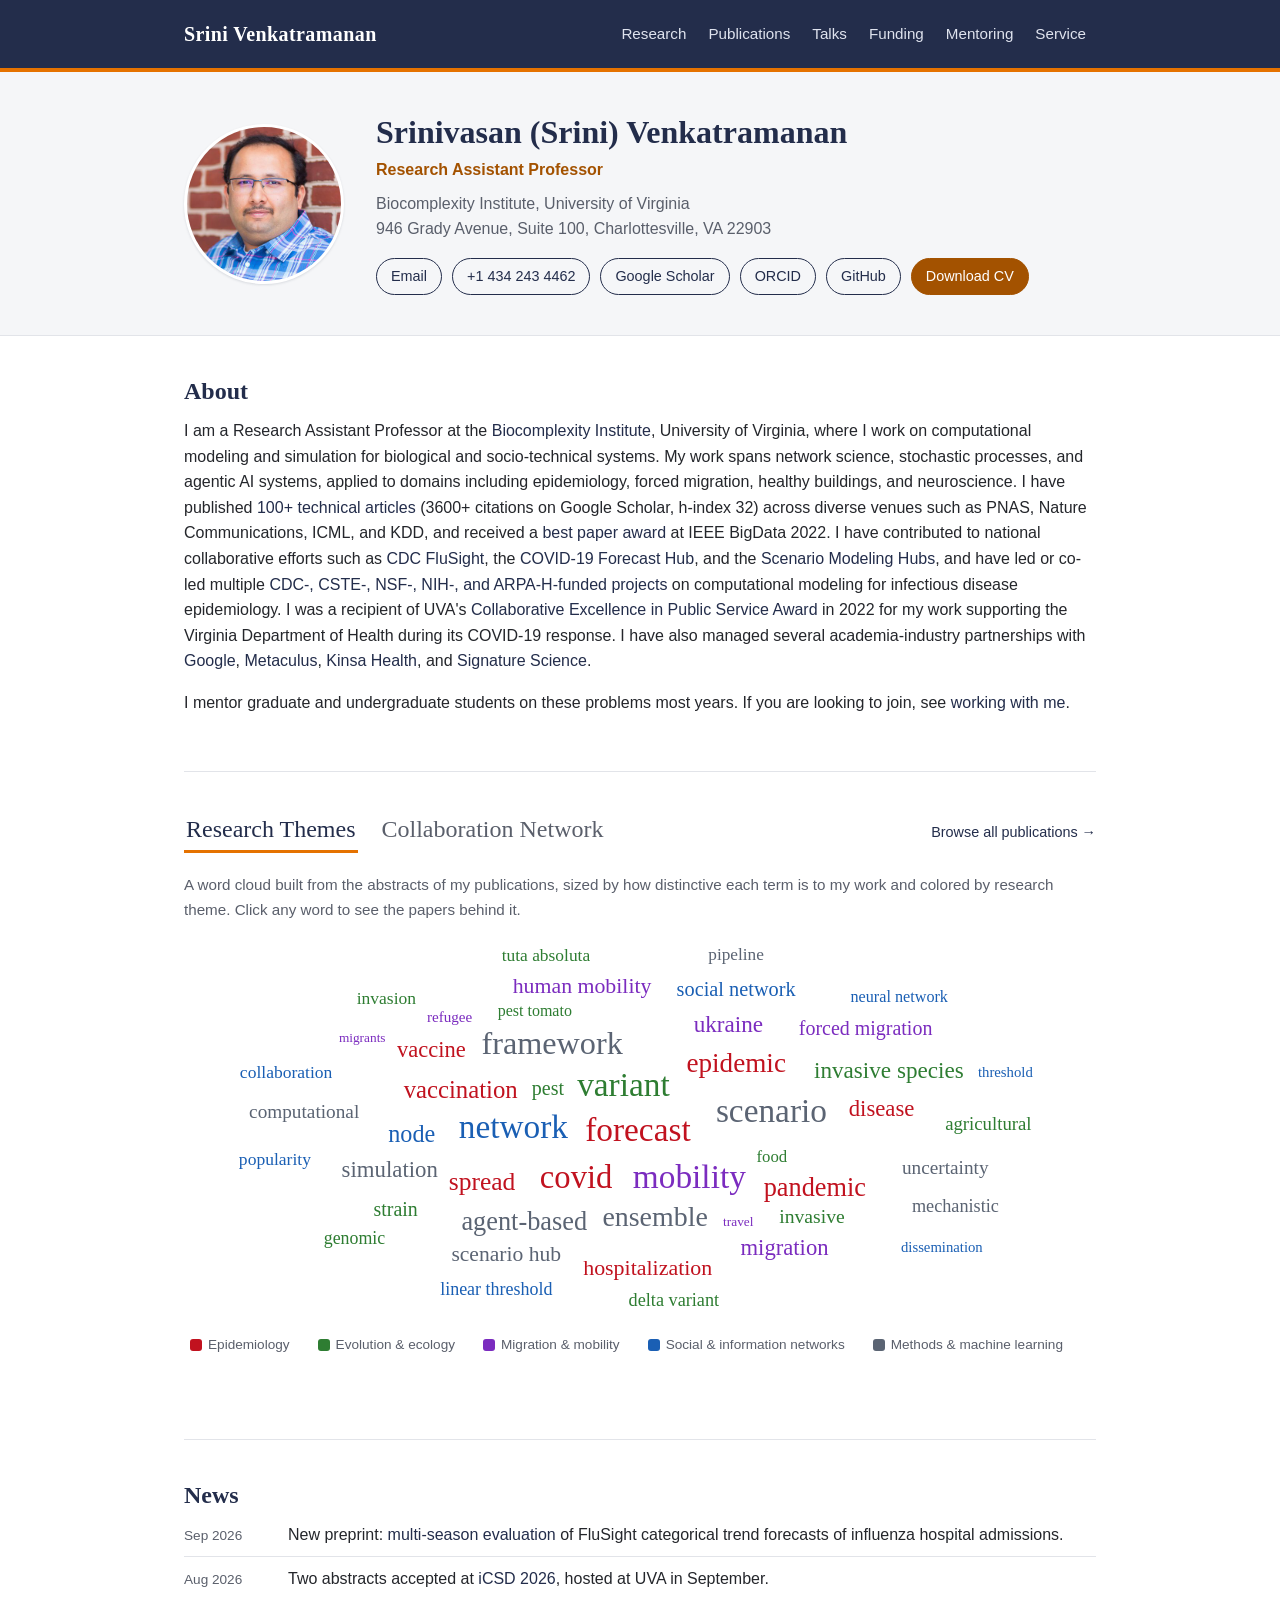
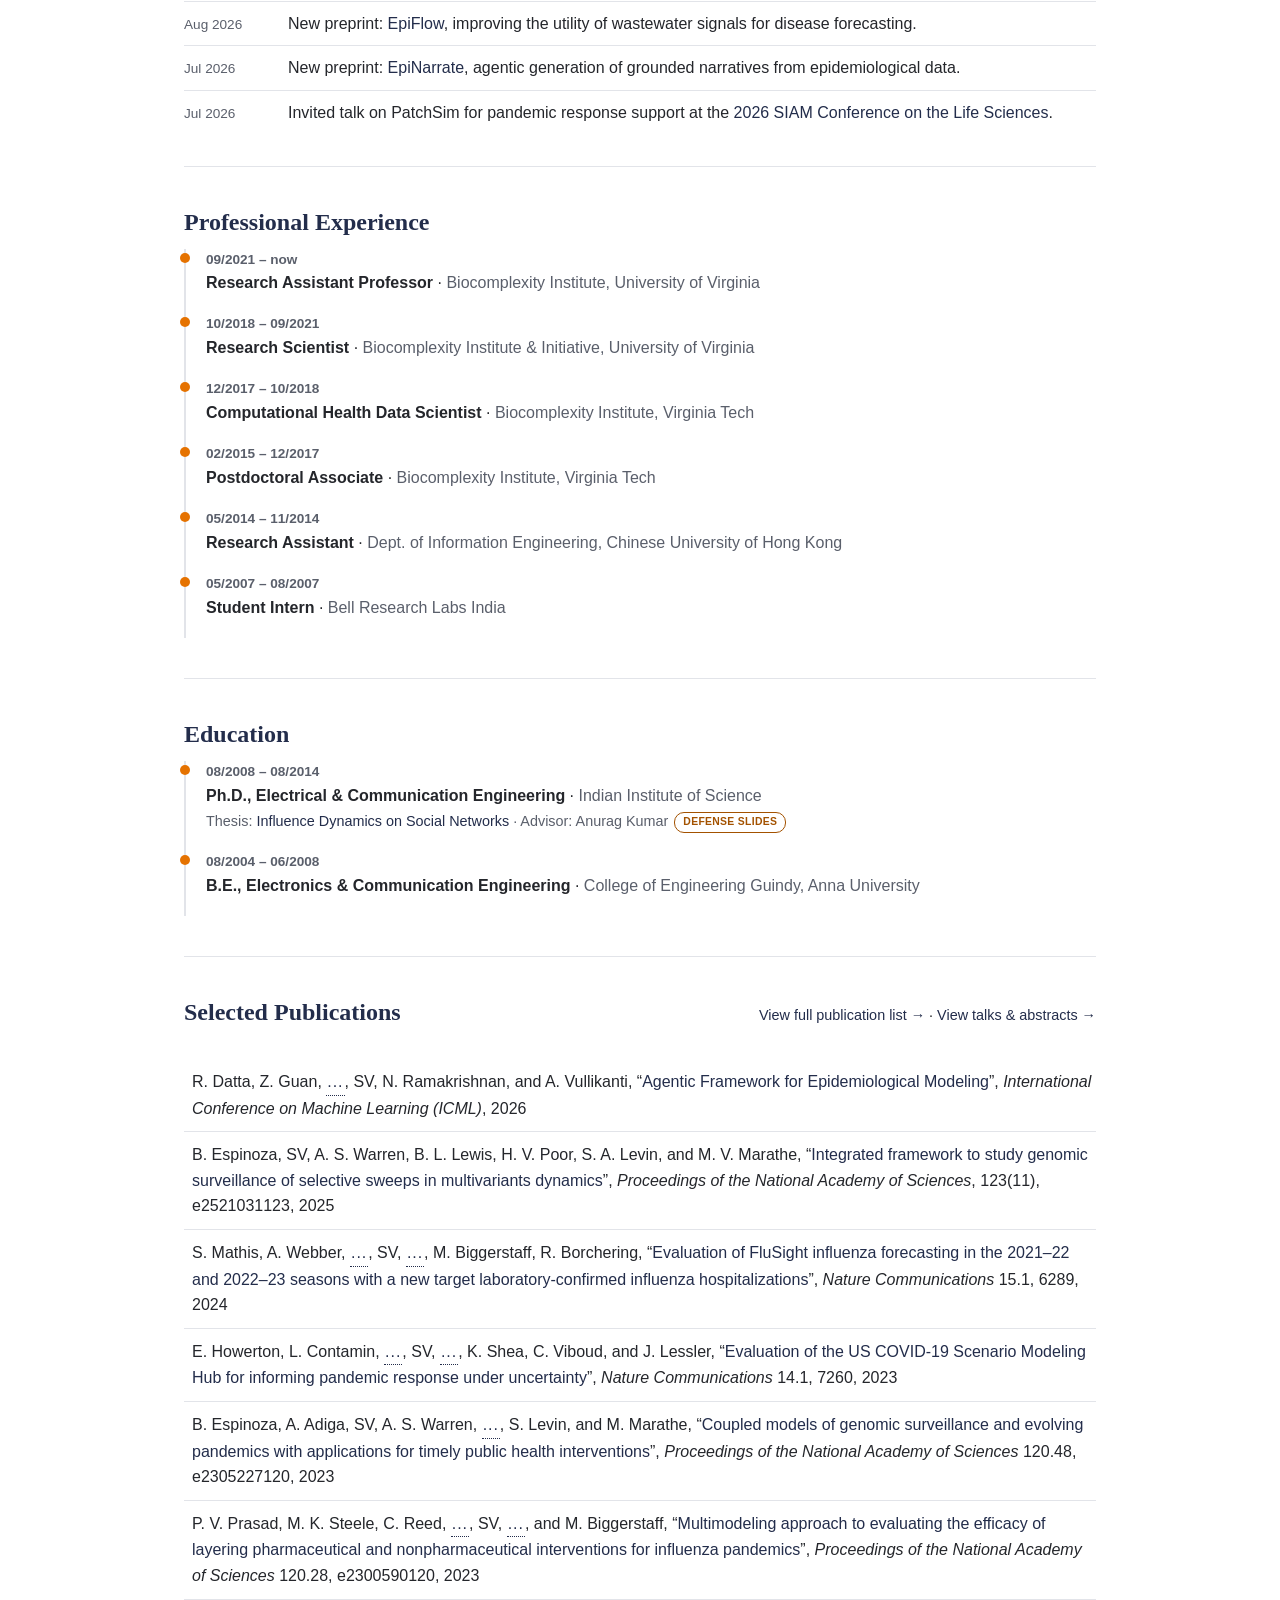
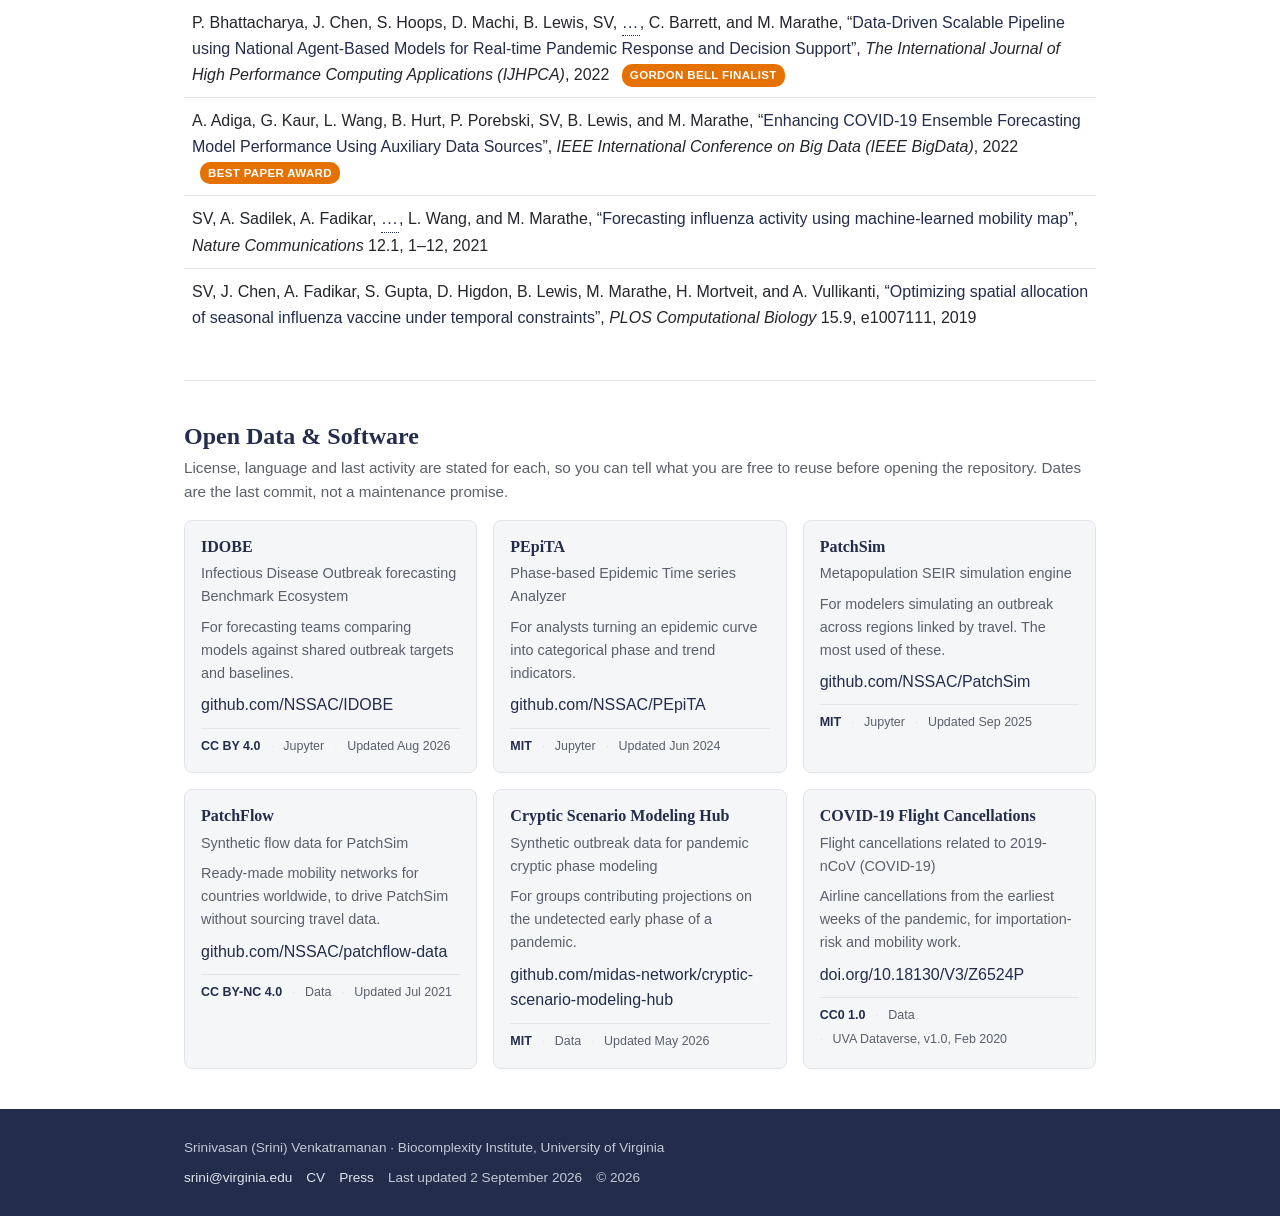
==== index.html @ b61bc2ca "round citation count, drop metrics from press bios Co-Authored-By: Claude Opus 5 <noreply@anthropic." ====
<!doctype html>
<html lang="en">
<head>
<meta charset="utf-8">
<meta name="viewport" content="width=device-width, initial-scale=1">
<title>Srinivasan (Srini) Venkatramanan</title>
<meta name="description" content="Srinivasan (Srini) Venkatramanan, Research Assistant Professor, Biocomplexity Institute, University of Virginia. Computational modeling, agentic AI, network science, epidemic forecasting.">

<!-- Google Search Console ownership proof for the https://srinivvenkat.github.io/
     URL-prefix property. Google re-checks this periodically: removing it
     unverifies the property and stops sitemap reporting. Leave it in place. -->
<meta name="google-site-verification" content="HFJX-OJb_w4eWBviCXw3E_Nx7WwJc1BRm30qimGu1xw">

<!-- Social sharing (Open Graph / Twitter Card) -->
<meta property="og:type" content="profile">
<meta property="og:site_name" content="Srini Venkatramanan">
<meta property="og:title" content="Srinivasan (Srini) Venkatramanan">
<meta property="og:description" content="Srinivasan (Srini) Venkatramanan, Research Assistant Professor, Biocomplexity Institute, University of Virginia. Computational modeling, agentic AI, network science, epidemic forecasting.">
<meta property="og:url" content="https://srinivvenkat.github.io/">
<meta property="og:image" content="https://srinivvenkat.github.io/assets/og-card.jpg">
<meta property="og:image:width" content="1200">
<meta property="og:image:height" content="630">
<meta property="og:image:alt" content="Srini Venkatramanan, Research Assistant Professor, Biocomplexity Institute, University of Virginia">
<meta name="twitter:card" content="summary_large_image">
<meta name="twitter:title" content="Srinivasan (Srini) Venkatramanan">
<meta name="twitter:description" content="Srinivasan (Srini) Venkatramanan, Research Assistant Professor, Biocomplexity Institute, University of Virginia. Computational modeling, agentic AI, network science, epidemic forecasting.">
<meta name="twitter:image" content="https://srinivvenkat.github.io/assets/og-card.jpg">
<meta name="twitter:image:alt" content="Srini Venkatramanan, Research Assistant Professor, Biocomplexity Institute, University of Virginia">
<link rel="icon" href="assets/favicon.svg" type="image/svg+xml">
<link rel="stylesheet" href="css/style.css?v=22">

<!-- Structured data. Lets search engines, knowledge panels and LLM crawlers read
     the identity facts (affiliation, identifiers, topics) rather than infer them
     from prose. sameAs is the link that ties this page to ORCID and Scholar. -->
<script type="application/ld+json">
{
  "@context": "https://schema.org",
  "@type": "Person",
  "@id": "https://srinivvenkat.github.io/#person",
  "name": "Srinivasan Venkatramanan",
  "alternateName": ["Srini Venkatramanan", "Srinivasan (Srini) Venkatramanan"],
  "givenName": "Srinivasan",
  "familyName": "Venkatramanan",
  "jobTitle": "Research Assistant Professor",
  "url": "https://srinivvenkat.github.io/",
  "image": "https://srinivvenkat.github.io/assets/og-card.jpg",
  "email": "mailto:srini@virginia.edu",
  "telephone": "+1-434-243-4462",
  "affiliation": {
    "@type": "ResearchOrganization",
    "name": "Biocomplexity Institute, University of Virginia",
    "url": "https://biocomplexity.virginia.edu",
    "parentOrganization": {
      "@type": "CollegeOrUniversity",
      "name": "University of Virginia",
      "url": "https://www.virginia.edu"
    }
  },
  "workLocation": {
    "@type": "PostalAddress",
    "streetAddress": "946 Grady Avenue, Suite 100",
    "addressLocality": "Charlottesville",
    "addressRegion": "VA",
    "postalCode": "22903",
    "addressCountry": "US"
  },
  "alumniOf": [
    {
      "@type": "CollegeOrUniversity",
      "name": "Indian Institute of Science",
      "url": "https://iisc.ac.in"
    },
    {
      "@type": "CollegeOrUniversity",
      "name": "College of Engineering Guindy, Anna University"
    }
  ],
  "identifier": {
    "@type": "PropertyValue",
    "propertyID": "ORCID",
    "value": "0000-0002-0874-8692",
    "url": "https://orcid.org/0000-0002-0874-8692"
  },
  "sameAs": [
    "https://orcid.org/0000-0002-0874-8692",
    "https://scholar.google.com/citations?user=kVvcbN0AAAAJ&hl=en",
    "https://github.com/srinivvenkat"
  ],
  "knowsAbout": [
    "Computational modeling and simulation",
    "Agentic AI systems",
    "Network science",
    "Stochastic processes",
    "Epidemiology",
    "Epidemic forecasting",
    "Forced migration",
    "Healthy buildings",
    "AI for science",
    "Neuroscience"
  ]
}
</script>
<script src="js/back-to-top.js?v=1" defer></script>
</head>
<body id="top">

<a class="skip-link" href="#main">Skip to content</a>

<header class="site-header">
  <div class="container">
    <div class="site-title"><a href="index.html" aria-current="page">Srini Venkatramanan</a></div>
    <nav class="site-nav" aria-label="Main">
      <a href="research.html">Research</a>
      <a href="publications.html">Publications</a>
      <a href="talks.html">Talks</a>
      <a href="funding.html">Funding</a>
      <a href="mentoring.html">Mentoring</a>
      <a href="service.html">Service</a>
    </nav>
  </div>
</header>

<section class="hero">
  <div class="container">
    <img class="hero-photo" src="assets/headshot.jpg" alt="Portrait of Srinivasan Venkatramanan">
    <div class="hero-info">
      <h1>Srinivasan (Srini) Venkatramanan</h1>
      <p class="hero-role">Research Assistant Professor</p>
      <p class="hero-affil">Biocomplexity Institute, University of Virginia<br>
      946 Grady Avenue, Suite 100, Charlottesville, VA 22903</p>
      <div class="hero-links">
        <a href="mailto:srini@virginia.edu">Email</a>
        <a href="tel:+14342434462">+1 434 243 4462</a>
        <a href="https://scholar.google.com/citations?user=kVvcbN0AAAAJ&hl=en">Google Scholar</a>
        <a href="https://orcid.org/0000-0002-0874-8692">ORCID</a>
        <a href="https://github.com/srinivvenkat">GitHub</a>
        <a class="btn-primary" href="SV_CV.pdf">Download CV</a>
      </div>
    </div>
  </div>
</section>

<main id="main" tabindex="-1">
  <div class="container">

    <section id="about">
      <h2>About</h2>
      <p>I am a Research Assistant Professor at the
      <a href="https://biocomplexity.virginia.edu">Biocomplexity Institute</a>, University of Virginia,
      where I work on computational modeling and simulation for biological and socio-technical systems.
      My work spans network science, stochastic processes, and agentic AI systems, applied to
      domains including epidemiology, forced migration, healthy buildings, and neuroscience.
      I have published <a href="publications.html">100+ technical articles</a> (3600+ citations on Google Scholar, h-index 32) across diverse venues such as
      PNAS, Nature Communications, ICML, and KDD, and received a
      <a href="https://doi.org/10.1109/bigdata55660.2022.10020579" target="_blank" rel="noopener noreferrer">best paper award</a>
      at IEEE BigData 2022. I have contributed to
      national collaborative efforts such as
      <a href="https://www.cdc.gov/flu-forecasting/index.html" target="_blank" rel="noopener noreferrer">CDC FluSight</a>, the
      <a href="https://covid19forecasthub.org/" target="_blank" rel="noopener noreferrer">COVID-19 Forecast Hub</a>, and the
      <a href="https://scenariomodelinghub.org/" target="_blank" rel="noopener noreferrer">Scenario Modeling Hubs</a>, and have led
      or co-led multiple <a href="funding.html">CDC-, CSTE-, NSF-, NIH-, and ARPA-H-funded projects</a> on computational modeling for infectious disease epidemiology. 
      I was a recipient of UVA's <a href="https://biocomplexity.virginia.edu/news/biocomplexity-institute-researchers-recognized-uva-public-service-award" target="_blank" rel="noopener noreferrer">Collaborative Excellence in Public Service Award</a> in 2022 for my work supporting
      the Virginia Department of Health during its COVID-19 response. I have also managed several
      academia-industry partnerships with
      <a href="https://www.nature.com/articles/s41467-021-21018-5" target="_blank" rel="noopener noreferrer">Google</a>,
      <a href="https://www.medrxiv.org/content/10.1101/2022.10.12.22280997v1" target="_blank" rel="noopener noreferrer">Metaculus</a>,
      <a href="https://www.kinsahealth.com" target="_blank" rel="noopener noreferrer">Kinsa Health</a>, and
      <a href="https://www.signaturescience.com" target="_blank" rel="noopener noreferrer">Signature Science</a>.</p>
      <p>I mentor graduate and undergraduate students on these problems most years. If you
      are looking to join, see <a href="mentoring.html#working-with-me">working with me</a>.</p>
    </section>


    <section id="research-viz" class="viz-carousel">
      <div class="section-heading viz-header">
        <!-- Tabs are built by js/viz-carousel.js from each panel's <h2>. Without
             JS this stays empty and the panels below simply stack, each with its
             own heading. -->
        <div class="viz-tabs" role="tablist" aria-label="Choose a view of my research"></div>
        <span class="view-all"><a href="publications.html">Browse all publications &rarr;</a></span>
      </div>
      <div class="viz-stack">
        <div class="viz-panel" id="wordcloud">
          <h2 class="viz-panel-title">Research Themes</h2>
          <p class="wc-intro" id="wc-desc">A word cloud built from the abstracts of my publications, sized by how
          distinctive each term is to my work and colored by research theme. Click any word to see the papers
          behind it.</p>
          <div class="wc-cloud">
            <svg class="wc" role="img" aria-labelledby="wc-title" aria-describedby="wc-desc">
              <title id="wc-title">Word cloud of recurring terms across my research abstracts</title>
            </svg>
          </div>
          <ul class="wc-legend" hidden aria-label="Theme colors"></ul>
        </div>
        <div class="viz-panel" id="coauthors">
          <h2 class="viz-panel-title">Collaboration Network</h2>
          <p class="cn-intro" id="cn-desc">Co-authors I&rsquo;ve published with more than once, sized by number of papers we share and shaded by timespan of collaboration. Lines link people who publish together, so research groups cluster.
          Hover over a node for full names and strongest ties, and click to see our papers together. Scroll to zoom, drag empty space to pan, and drag a node to jostle the graph.</p>
          <div class="cn-graph">
            <svg class="cn" role="img" aria-labelledby="cn-title" aria-describedby="cn-desc">
              <title id="cn-title">Network of co-authors I've published with more than once, clustered by shared publications</title>
            </svg>
          </div>
        </div>
      </div>
    </section>

    <!-- Hand-maintained, newest first, capped at five entries: adding one drops
         the oldest, so this stays a snapshot of what is current rather than a
         growing archive. Everything that rolls off is still on publications.html
         or talks.html. Plain markup rather than a rendered data file: it is five
         lines to edit, and it keeps the answer to "is this person still active?"
         readable with JavaScript off. Dates are the month the thing actually
         happened, not when it was added here. -->
    <section id="news">
      <h2>News</h2>
      <ul class="news-list">
        <li>
          <span class="news-date"><time datetime="2026-09">Sep 2026</time></span>
          <span>New preprint: <a href="https://www.medrxiv.org/content/10.64898/2026.08.31.26361843v1" target="_blank" rel="noopener noreferrer">multi-season evaluation</a> of FluSight categorical trend forecasts of influenza hospital admissions.</span>
        </li>
        <li>
          <span class="news-date"><time datetime="2026-08">Aug 2026</time></span>
          <span>Two abstracts accepted at <a href="talks.html#posters-abstracts">iCSD 2026</a>, hosted at UVA in September.</span>
        </li>
        <li>
          <span class="news-date"><time datetime="2026-08">Aug 2026</time></span>
          <span>New preprint: <a href="https://arxiv.org/abs/2608.06671" target="_blank" rel="noopener noreferrer">EpiFlow</a>, improving the utility of wastewater signals for disease forecasting.</span>
        </li>
        <li>
          <span class="news-date"><time datetime="2026-07">Jul 2026</time></span>
          <span>New preprint: <a href="https://arxiv.org/abs/2607.15544" target="_blank" rel="noopener noreferrer">EpiNarrate</a>, agentic generation of grounded narratives from epidemiological data.</span>
        </li>
        <li>
          <span class="news-date"><time datetime="2026-07">Jul 2026</time></span>
          <span>Invited talk on PatchSim for pandemic response support at the <a href="talks.html">2026 SIAM Conference on the Life Sciences</a>.</span>
        </li>
      </ul>
    </section>

    <section id="experience">
      <h2>Professional Experience</h2>
      <ul class="timeline">
        <li><span class="tl-dates">09/2021 &ndash; now</span><span class="tl-role">Research Assistant Professor</span> &middot; <span class="tl-org">Biocomplexity Institute, University of Virginia</span></li>
        <li><span class="tl-dates">10/2018 &ndash; 09/2021</span><span class="tl-role">Research Scientist</span> &middot; <span class="tl-org">Biocomplexity Institute &amp; Initiative, University of Virginia</span></li>
        <li><span class="tl-dates">12/2017 &ndash; 10/2018</span><span class="tl-role">Computational Health Data Scientist</span> &middot; <span class="tl-org">Biocomplexity Institute, Virginia Tech</span></li>
        <li><span class="tl-dates">02/2015 &ndash; 12/2017</span><span class="tl-role">Postdoctoral Associate</span> &middot; <span class="tl-org">Biocomplexity Institute, Virginia Tech</span></li>
        <li><span class="tl-dates">05/2014 &ndash; 11/2014</span><span class="tl-role">Research Assistant</span> &middot; <span class="tl-org">Dept. of Information Engineering, Chinese University of Hong Kong</span></li>
        <li><span class="tl-dates">05/2007 &ndash; 08/2007</span><span class="tl-role">Student Intern</span> &middot; <span class="tl-org">Bell Research Labs India</span></li>
      </ul>
    </section>

    <section id="education">
      <h2>Education</h2>
      <ul class="timeline">
        <li><span class="tl-dates">08/2008 &ndash; 08/2014</span><span class="tl-role">Ph.D., Electrical &amp; Communication Engineering</span> &middot; <span class="tl-org">Indian Institute of Science</span>
          <div class="entry-sub">Thesis: <a href="SV_Thesis.pdf">Influence Dynamics on Social Networks</a> &middot; Advisor: Anurag Kumar<a class="slides-link" href="slides/2014-Defence.pdf">Defense slides</a></div>
        </li>
        <li><span class="tl-dates">08/2004 &ndash; 06/2008</span><span class="tl-role">B.E., Electronics &amp; Communication Engineering</span> &middot; <span class="tl-org">College of Engineering Guindy, Anna University</span></li>
      </ul>
    </section>

    <section id="selected-publications">
      <div class="section-heading">
        <h2>Selected Publications</h2>
        <span class="view-all">
          <a href="publications.html">View full publication list &rarr;</a> &middot;
          <a href="talks.html">View talks &amp; abstracts &rarr;</a>
        </span>
      </div>
      <ul class="pub-list">
        <li data-key="conference-papers|39">R. Datta, Z. Guan, ..., SV, N. Ramakrishnan, and A. Vullikanti, &ldquo;<a href="https://arxiv.org/abs/2602.00299" target="_blank" rel="noopener noreferrer">Agentic Framework for Epidemiological Modeling</a>&rdquo;, <em>International Conference on Machine Learning (ICML)</em>, 2026</li>
        <li data-key="journal-articles|43">B. Espinoza, SV, A. S. Warren, B. L. Lewis, H. V. Poor, S. A. Levin, and M. V. Marathe, &ldquo;<a href="https://doi.org/10.1073/pnas.2521031123" target="_blank" rel="noopener noreferrer">Integrated framework to study genomic surveillance of selective sweeps in multivariants dynamics</a>&rdquo;, <em>Proceedings of the National Academy of Sciences</em>, 123(11), e2521031123, 2025</li>
        <li data-key="journal-articles|39">S. Mathis, A. Webber, ..., SV, ..., M. Biggerstaff, R. Borchering, &ldquo;<a href="https://doi.org/10.1038/s41467-024-50601-9" target="_blank" rel="noopener noreferrer">Evaluation of FluSight influenza forecasting in the 2021&ndash;22 and 2022&ndash;23 seasons with a new target laboratory-confirmed influenza hospitalizations</a>&rdquo;, <em>Nature Communications</em> 15.1, 6289, 2024</li>
        <li data-key="journal-articles|30">E. Howerton, L. Contamin, ..., SV, ..., K. Shea, C. Viboud, and J. Lessler, &ldquo;<a href="https://doi.org/10.1038/s41467-023-42680-x" target="_blank" rel="noopener noreferrer">Evaluation of the US COVID-19 Scenario Modeling Hub for informing pandemic response under uncertainty</a>&rdquo;, <em>Nature Communications</em> 14.1, 7260, 2023</li>
        <li data-key="journal-articles|29">B. Espinoza, A. Adiga, SV, A. S. Warren, ..., S. Levin, and M. Marathe, &ldquo;<a href="https://doi.org/10.1073/pnas.2305227120" target="_blank" rel="noopener noreferrer">Coupled models of genomic surveillance and evolving pandemics with applications for timely public health interventions</a>&rdquo;, <em>Proceedings of the National Academy of Sciences</em> 120.48, e2305227120, 2023</li>
        <li data-key="journal-articles|28">P. V. Prasad, M. K. Steele, C. Reed, ..., SV, ..., and M. Biggerstaff, &ldquo;<a href="https://doi.org/10.1073/pnas.2300590120" target="_blank" rel="noopener noreferrer">Multimodeling approach to evaluating the efficacy of layering pharmaceutical and nonpharmaceutical interventions for influenza pandemics</a>&rdquo;, <em>Proceedings of the National Academy of Sciences</em> 120.28, e2300590120, 2023</li>
        <li data-key="journal-articles|21">P. Bhattacharya, J. Chen, S. Hoops, D. Machi, B. Lewis, SV, ..., C. Barrett, and M. Marathe, &ldquo;<a href="https://doi.org/10.1177/10943420221127034" target="_blank" rel="noopener noreferrer">Data-Driven Scalable Pipeline using National Agent-Based Models for Real-time Pandemic Response and Decision Support</a>&rdquo;, <em>The International Journal of High Performance Computing Applications (IJHPCA)</em>, 2022 <span class="badge">Gordon Bell finalist</span></li>
        <li data-key="conference-papers|27">A. Adiga, G. Kaur, L. Wang, B. Hurt, P. Porebski, SV, B. Lewis, and M. Marathe, &ldquo;<a href="https://doi.org/10.1109/bigdata55660.2022.10020579" target="_blank" rel="noopener noreferrer">Enhancing COVID-19 Ensemble Forecasting Model Performance Using Auxiliary Data Sources</a>&rdquo;, <em>IEEE International Conference on Big Data (IEEE BigData)</em>, 2022 <span class="badge">Best Paper Award</span></li>
        <li data-key="journal-articles|17">SV, A. Sadilek, A. Fadikar, ..., L. Wang, and M. Marathe, &ldquo;<a href="https://doi.org/10.1038/s41467-021-21018-5" target="_blank" rel="noopener noreferrer">Forecasting influenza activity using machine-learned mobility map</a>&rdquo;, <em>Nature Communications</em> 12.1, 1&ndash;12, 2021</li>
        <li data-key="journal-articles|8">SV, J. Chen, A. Fadikar, S. Gupta, D. Higdon, B. Lewis, M. Marathe, H. Mortveit, and A. Vullikanti, &ldquo;<a href="https://doi.org/10.1371/journal.pcbi.1007111" target="_blank" rel="noopener noreferrer">Optimizing spatial allocation of seasonal influenza vaccine under temporal constraints</a>&rdquo;, <em>PLOS Computational Biology</em> 15.9, e1007111, 2019</li>
      </ul>
    </section>

    <section id="open-data">
      <h2>Open Data &amp; Software</h2>
      <p class="wc-intro">License, language and last activity are stated for each, so you can tell what you are free to
      reuse before opening the repository. Dates are the last commit, not a maintenance promise.</p>
      <div class="card-grid">
        <div class="card">
          <h3>IDOBE</h3>
          <p>Infectious Disease Outbreak forecasting Benchmark Ecosystem</p>
          <p class="card-for">For forecasting teams comparing models against shared outbreak targets and baselines.</p>
          <a href="https://github.com/NSSAC/IDOBE">github.com/NSSAC/IDOBE</a>
          <ul class="card-meta">
            <li><span class="card-lic">CC BY 4.0</span></li>
            <li>Jupyter</li>
            <li>Updated Aug 2026</li>
          </ul>
        </div>
        <div class="card">
          <h3>PEpiTA</h3>
          <p>Phase-based Epidemic Time series Analyzer</p>
          <p class="card-for">For analysts turning an epidemic curve into categorical phase and trend indicators.</p>
          <a href="https://github.com/NSSAC/PEpiTA">github.com/NSSAC/PEpiTA</a>
          <ul class="card-meta">
            <li><span class="card-lic">MIT</span></li>
            <li>Jupyter</li>
            <li>Updated Jun 2024</li>
          </ul>
        </div>
        <div class="card">
          <h3>PatchSim</h3>
          <p>Metapopulation SEIR simulation engine</p>
          <p class="card-for">For modelers simulating an outbreak across regions linked by travel. The most used of these.</p>
          <a href="https://github.com/NSSAC/PatchSim">github.com/NSSAC/PatchSim</a>
          <ul class="card-meta">
            <li><span class="card-lic">MIT</span></li>
            <li>Jupyter</li>
            <li>Updated Sep 2025</li>
          </ul>
        </div>
        <div class="card">
          <h3>PatchFlow</h3>
          <p>Synthetic flow data for PatchSim</p>
          <p class="card-for">Ready-made mobility networks for countries worldwide, to drive PatchSim without sourcing travel data.</p>
          <a href="https://github.com/NSSAC/patchflow-data/">github.com/NSSAC/patchflow-data</a>
          <ul class="card-meta">
            <li><span class="card-lic">CC BY-NC 4.0</span></li>
            <li>Data</li>
            <li>Updated Jul 2021</li>
          </ul>
        </div>
        <div class="card">
          <h3>Cryptic Scenario Modeling Hub</h3>
          <p>Synthetic outbreak data for pandemic cryptic phase modeling</p>
          <p class="card-for">For groups contributing projections on the undetected early phase of a pandemic.</p>
          <a href="https://github.com/midas-network/cryptic-scenario-modeling-hub/">github.com/midas-network/cryptic-scenario-modeling-hub</a>
          <ul class="card-meta">
            <li><span class="card-lic">MIT</span></li>
            <li>Data</li>
            <li>Updated May 2026</li>
          </ul>
        </div>
        <div class="card">
          <h3>COVID-19 Flight Cancellations</h3>
          <p>Flight cancellations related to 2019-nCoV (COVID-19)</p>
          <p class="card-for">Airline cancellations from the earliest weeks of the pandemic, for importation-risk and mobility work.</p>
          <a href="https://doi.org/10.18130/V3/Z6524P">doi.org/10.18130/V3/Z6524P</a>
          <ul class="card-meta">
            <li><span class="card-lic">CC0 1.0</span></li>
            <li>Data</li>
            <li>UVA Dataverse, v1.0, Feb 2020</li>
          </ul>
        </div>
      </div>
    </section>

  </div>
</main>

<footer class="site-footer">
  <div class="container">
    <div>Srinivasan (Srini) Venkatramanan &middot; Biocomplexity Institute, University of Virginia</div>
    <div class="footer-links">
      <a href="mailto:srini@virginia.edu">srini@virginia.edu</a>
      <a href="SV_CV.pdf">CV</a>
      <a href="press.html">Press</a>
      <span>Last updated <time datetime="2026-09-02">2 September 2026</time></span>
      <span>&copy; 2026</span>
    </div>
  </div>
</footer>

<script src="js/pub-authors.js?v=6" defer></script>
<script src="js/wordcloud.js?v=2" defer></script>
<script src="js/coauthors.js?v=3" defer></script>
<script src="js/viz-carousel.js?v=1" defer></script>
</body>
</html>
---- css/style.css ----
/* ------------------------------------------------------------------ */
/* Design tokens                                                       */
/* ------------------------------------------------------------------ */
:root {
  --navy: #232d4b;
  --navy-light: #2f3d63;
  --orange: #e57200;
  --orange-dark: #c46200;
  /* Orange as *text*. The brand orange above is fine for fills, borders and
     focus rings (3:1 non-text threshold) but only reaches 3.1:1 on white, so
     text uses these two instead: one for light backgrounds, one for navy. Both
     clear 4.5:1 WCAG AA. */
  --orange-text: #a35200;
  --orange-on-navy: #ef8420;
  /* Hover shade for a *filled* orange control, one step darker than
     --orange-text so the white label keeps clearing 4.5:1 throughout. */
  --orange-text-hover: #8f4900;
  --bg: #ffffff;
  --bg-alt: #f5f6f8;
  --text: #24262b;
  --text-muted: #5a5f6b;
  --border: #e2e4e9;
  --max-width: 960px;
  --radius: 8px;
  --shadow: 0 1px 3px rgba(35, 45, 75, 0.08), 0 1px 2px rgba(35, 45, 75, 0.06);
  --font-body: -apple-system, BlinkMacSystemFont, "Segoe UI", Roboto, Helvetica, Arial, sans-serif;
  --font-heading: Georgia, "Times New Roman", serif;
  /* Word-cloud theme hues (dark-on-white, WCAG-validated). See tools/README.md.
     --theme-neutral is the fallback fill for an unthemed word and the fallback
     border on an area card; it is darkened to clear 4.5:1 while staying visibly
     lighter than --theme-methods. */
  --theme-epi: #c1121f;
  --theme-evoeco: #2e7d32;
  --theme-migration: #7b2cbf;
  --theme-social: #1a5fb4;
  --theme-methods: #5b6473;
  --theme-neutral: #6d7585;
}

* {
  box-sizing: border-box;
}

html {
  scroll-behavior: smooth;
}

body {
  margin: 0;
  font-family: var(--font-body);
  color: var(--text);
  background: var(--bg);
  line-height: 1.6;
  font-size: 16px;
}

a {
  color: var(--navy);
  text-decoration: none;
}

a:hover {
  color: var(--orange-text);
  text-decoration: underline;
}

h1, h2, h3, h4 {
  font-family: var(--font-heading);
  color: var(--navy);
  line-height: 1.25;
  margin: 0 0 0.5em;
}

h1 { font-size: 2rem; }
h2 { font-size: 1.5rem; }
h3 { font-size: 1.15rem; }

p { margin: 0 0 1em; }

ul { margin: 0 0 1em; padding-left: 1.25em; }

.container {
  max-width: var(--max-width);
  margin: 0 auto;
  padding: 0 24px;
}

/* ------------------------------------------------------------------ */
/* Header / nav                                                        */
/* ------------------------------------------------------------------ */
.site-header {
  background: var(--navy);
  border-bottom: 4px solid var(--orange);
}

.site-header .container {
  display: flex;
  align-items: center;
  justify-content: space-between;
  flex-wrap: wrap;
  padding-top: 14px;
  padding-bottom: 14px;
  gap: 12px;
}

.site-title {
  color: #fff;
  font-family: var(--font-heading);
  font-size: 1.25rem;
  font-weight: bold;
  letter-spacing: 0.02em;
}

.site-title a {
  color: #fff;
}

.site-title a:hover {
  color: var(--orange-on-navy);
  text-decoration: none;
}

/* One flat row of links. Every link is its own flex item, so the bar can break
   at any gap and only when the row genuinely runs out of width -- there are no
   grouping wrappers forcing an early break at a fixed point. When it does wrap,
   margin-left:auto keeps the block hard right against the container edge. */
.site-nav {
  display: flex;
  flex-wrap: wrap;
  align-items: center;
  justify-content: flex-end;
  margin-left: auto;
  gap: 2px;
}

.site-nav a {
  color: #dfe3ee;
  padding: 8px 10px;
  border-radius: var(--radius);
  font-size: 0.95rem;
  /* A label never breaks mid-word; it moves to the next row whole. */
  white-space: nowrap;
}

.site-nav a:hover,
.site-nav a.active {
  color: #fff;
  background: var(--navy-light);
  text-decoration: none;
}

.site-nav a.active {
  box-shadow: inset 0 -3px 0 var(--orange);
}

/* ------------------------------------------------------------------ */
/* Hero (home page)                                                     */
/* ------------------------------------------------------------------ */
.hero {
  background: var(--bg-alt);
  border-bottom: 1px solid var(--border);
}

.hero .container {
  display: flex;
  align-items: center;
  gap: 32px;
  padding-top: 40px;
  padding-bottom: 40px;
  flex-wrap: wrap;
}

.hero-photo {
  width: 160px;
  height: 160px;
  border-radius: 50%;
  object-fit: cover;
  background: #d8dbe3;
  border: 3px solid #fff;
  box-shadow: var(--shadow);
  flex-shrink: 0;
}

.hero-info { flex: 1; min-width: 260px; }

.hero-info h1 { margin-bottom: 0.15em; }

.hero-role {
  color: var(--orange-text);
  font-weight: 600;
  margin-bottom: 0.5em;
}

.hero-affil {
  color: var(--text-muted);
  margin-bottom: 1em;
}

.hero-links {
  display: flex;
  flex-wrap: wrap;
  gap: 10px;
}

.hero-links a {
  display: inline-block;
  padding: 6px 14px;
  border: 1px solid var(--navy);
  border-radius: 20px;
  font-size: 0.9rem;
  color: var(--navy);
}

.hero-links a:hover {
  background: var(--navy);
  color: #fff;
  text-decoration: none;
}

/* The one filled orange control on the site. It carries a white label, so its
   fill is the text-grade orange (5.6:1 against white) rather than the brand
   orange, which would leave the label at 3.1:1. */
.hero-links a.btn-primary {
  background: var(--orange-text);
  border-color: var(--orange-text);
  color: #fff;
}

.hero-links a.btn-primary:hover {
  background: var(--orange-text-hover);
  border-color: var(--orange-text-hover);
  color: #fff;
}

/* ------------------------------------------------------------------ */
/* Sections                                                             */
/* ------------------------------------------------------------------ */
main section {
  padding: 40px 0;
  border-bottom: 1px solid var(--border);
}

main section:last-child { border-bottom: none; }

.section-heading {
  display: flex;
  align-items: baseline;
  justify-content: space-between;
  gap: 12px;
  flex-wrap: wrap;
  margin-bottom: 1.25em;
}

.section-heading .view-all {
  font-size: 0.9rem;
  white-space: nowrap;
}

/* News (home page). Two columns once there is room, so the dates line up into a
   scannable rail; stacked below 560px, where a fixed date column would squeeze
   the text. Dates are muted and non-wrapping: they orient, the item is the
   content. */
.news-list {
  list-style: none;
  margin: 0;
  padding: 0;
}

.news-list li {
  padding: 9px 0;
  border-bottom: 1px solid var(--border);
}

.news-list li:first-child { padding-top: 0; }
.news-list li:last-child { border-bottom: none; padding-bottom: 0; }

.news-date {
  display: block;
  color: var(--text-muted);
  font-size: 0.85rem;
  white-space: nowrap;
}

@media (min-width: 560px) {
  .news-list li {
    display: grid;
    grid-template-columns: 5.5rem 1fr;
    gap: 0 16px;
    align-items: baseline;
  }
}

/* Timeline (experience / education) */
.timeline {
  list-style: none;
  margin: 0;
  padding: 0;
  border-left: 2px solid var(--border);
}

.timeline li {
  position: relative;
  padding: 0 0 1.1em 20px;
}

.timeline li::before {
  content: "";
  position: absolute;
  left: -6px;
  top: 4px;
  width: 10px;
  height: 10px;
  border-radius: 50%;
  background: var(--orange);
}

.timeline .tl-dates {
  display: block;
  font-size: 0.85rem;
  color: var(--text-muted);
  font-weight: 600;
}

.timeline .tl-role {
  font-weight: 600;
}

.timeline .tl-org {
  color: var(--text-muted);
}

/* Publication list */
.pub-list {
  margin: 0;
  padding: 0;
}

ul.pub-list {
  list-style: none;
}

ol.pub-list {
  list-style: decimal;
  padding-left: 1.5em;
}

ol.pub-list::marker,
ol.pub-list li::marker {
  color: var(--orange-text);
  font-weight: 600;
}

.pub-list li {
  padding: 10px 0 10px 8px;
  border-bottom: 1px solid var(--border);
}

.pub-list li:last-child { border-bottom: none; }

/* Deep-linked entry (a mentoring chip pointing at the talk a project produced).
   Landing mid-list is disorienting with nothing marking the arrival point, so
   the target entry is tinted and flagged in the margin. Background tint only,
   the text keeps its own contrast. */
.pub-list li:target {
  background: #fdf3e7;
  box-shadow: inset 3px 0 0 var(--orange);
  padding-left: 12px;
  margin-left: -12px;
}

.pub-year {
  margin: 1.75em 0 0.4em;
  padding-bottom: 0.25em;
  font-size: 1rem;
  color: var(--orange-text);
  border-bottom: 1px solid var(--border);
}

.pub-year:first-of-type {
  margin-top: 0;
}

.badge {
  display: inline-block;
  background: var(--orange);
  color: #fff;
  font-size: 0.72rem;
  font-weight: 600;
  text-transform: uppercase;
  letter-spacing: 0.03em;
  padding: 2px 8px;
  border-radius: 10px;
  margin-left: 8px;
  vertical-align: middle;
}

/* Slide-deck pill; sized to sit alongside the .abs summary pill */
/* Chip links: slide decks on publications/talks, and on the mentoring page the
   paper or repository a student's project produced. Same affordance in both
   places, so a chip always reads as "the artifact itself is one click away". */
.slides-link,
.entry-link {
  display: inline-block;
  font-size: 0.65rem;
  font-weight: 600;
  text-transform: uppercase;
  letter-spacing: 0.03em;
  padding: 1px 8px;
  margin-left: 6px;
  border: 1px solid var(--orange-text);
  border-radius: 10px;
  color: var(--orange-text);
  background: transparent;
  vertical-align: middle;
  white-space: nowrap;
  transition: background 0.12s ease, color 0.12s ease;
}

.slides-link:hover,
.entry-link:hover {
  background: var(--orange-text);
  color: #fff;
  text-decoration: none;
}

.slides-link:focus-visible,
.entry-link:focus-visible {
  outline: 2px solid var(--orange);
  outline-offset: 2px;
}

/* Abstract disclosure (publications page) */
.abs {
  display: inline;            /* keeps the pill on the citation's last line */
}

.abs > summary {
  display: inline-block;
  list-style: none;
  cursor: pointer;
  font-size: 0.65rem;
  font-weight: 600;
  text-transform: uppercase;
  letter-spacing: 0.03em;
  padding: 1px 8px;
  margin-left: 6px;
  border: 1px solid var(--navy);
  border-radius: 10px;
  color: var(--navy);
  background: transparent;
  vertical-align: middle;
  white-space: nowrap;
  -webkit-user-select: none;
  user-select: none;
  transition: background 0.12s ease, color 0.12s ease;
}

.abs > summary::-webkit-details-marker { display: none; }
.abs > summary::marker { content: ""; }

.abs > summary::after { content: " +"; opacity: 0.7; }
.abs[open] > summary::after { content: " \2212"; }

.abs > summary:hover,
.abs[open] > summary {
  background: var(--navy);
  color: #fff;
}

.abs > summary:focus-visible {
  outline: 2px solid var(--orange);
  outline-offset: 2px;
}

/* block child inside the inline <details> breaks onto its own line */
.abs-body {
  display: block;
  margin-top: 8px;
  padding: 11px 14px;
  background: var(--bg-alt);
  border-left: 3px solid var(--orange);
  border-radius: 0 var(--radius) var(--radius) 0;
  font-size: 0.85rem;
  line-height: 1.55;
  color: var(--text);
}

.abs-body p { margin: 0 0 0.7em; }
.abs-body p:last-child { margin-bottom: 0; }

/* Hoverable ellipsis that reveals a paper's full author list */
.author-ellipsis {
  font: inherit;
  color: var(--navy);
  background: transparent;
  border: none;
  padding: 0 1px;
  margin: 0;
  cursor: pointer;
  letter-spacing: 0.06em;
  border-bottom: 1px dotted var(--navy);
  line-height: inherit;
  -webkit-user-select: none;
  user-select: none;
  transition: color 0.12s ease, border-color 0.12s ease;
}

.author-ellipsis:hover,
.author-ellipsis[aria-expanded="true"] {
  color: var(--orange-text);
  border-bottom-color: var(--orange-text);
}

.author-ellipsis:focus-visible {
  outline: 2px solid var(--orange);
  outline-offset: 2px;
  border-radius: 2px;
}

.author-popover {
  position: absolute;
  z-index: 60;
  max-width: min(360px, calc(100vw - 16px));
  padding: 10px 4px 10px 14px;
  background: var(--bg);
  border: 1px solid var(--border);
  border-radius: var(--radius);
  box-shadow: 0 6px 20px rgba(35, 45, 75, 0.16), 0 2px 6px rgba(35, 45, 75, 0.1);
  font-size: 0.82rem;
  line-height: 1.45;
  color: var(--text);
}

.author-popover[hidden] { display: none; }

.author-popover-title {
  font-weight: 600;
  color: var(--navy);
  text-transform: uppercase;
  letter-spacing: 0.03em;
  font-size: 0.68rem;
  margin: 0 10px 7px 0;
}

.author-popover-list {
  margin: 0;
  padding-right: 10px;
  max-height: 260px;
  overflow-y: auto;
}

/* Card grid (open data & software) */
.card-grid {
  display: grid;
  grid-template-columns: repeat(auto-fill, minmax(220px, 1fr));
  gap: 16px;
}

.card {
  background: var(--bg-alt);
  border: 1px solid var(--border);
  border-radius: var(--radius);
  padding: 16px;
}

.card h3 {
  font-size: 1rem;
  margin-bottom: 0.35em;
}

.card p {
  font-size: 0.9rem;
  color: var(--text-muted);
  margin-bottom: 0.5em;
}

/* Open data & software cards carry two extra lines so a visitor can tell what a
   thing is for and whether they may use it, without opening the repo: a "who
   it's for" sentence, and a footer of hard facts (license, language, last
   activity). The date is stated plainly rather than translated into a
   maintenance label, since a stable tool and an abandoned one look identical
   from commit dates alone. */
.card-for {
  font-size: 0.85rem;
  color: var(--text);
}

.card-meta {
  display: flex;
  flex-wrap: wrap;
  gap: 4px 10px;
  align-items: baseline;
  margin: 10px 0 0;
  padding: 8px 0 0;
  border-top: 1px solid var(--border);
  font-size: 0.78rem;
  color: var(--text-muted);
  list-style: none;
}

.card-meta li + li::before {
  content: "· ";
  margin-right: 6px;
  color: var(--border);
}

.card-lic {
  font-weight: 600;
  color: var(--navy);
}

/* No license means legally not reusable, which is exactly what a practitioner
   needs to notice, so it is called out rather than blending into the row. */
.card-lic.is-missing { color: var(--orange-text); }

/* Research areas: topic cards with SVG cover art. The top border carries the
   same theme color the word cloud uses, so a topic reads the same everywhere.

   Flex rather than grid: with five cards the last row is always short, and a
   grid would leave its empty tracks hanging to the right. Flex centers the
   leftover cards under the full rows instead.

   Cards are sized to an exact fraction of the row and never grow, so a full row
   still spans the container edge to edge while a short row keeps that same card
   width and simply centers. Column count steps at fixed widths (1 up, then 2,
   then 3) rather than auto-fitting, because a fraction has to know the count. */
.card-grid--areas {
  display: flex;
  flex-wrap: wrap;
  justify-content: center;
  gap: 20px;
}

.card--area {
  flex: 0 1 100%;
  max-width: 100%;
  padding: 0;
  overflow: hidden;
  border-top: 4px solid var(--theme-neutral);
  display: flex;
  flex-direction: column;
  transition: box-shadow 0.15s ease, transform 0.15s ease;
}

.card--area[data-theme="epi"] { border-top-color: var(--theme-epi); }
.card--area[data-theme="evoeco"] { border-top-color: var(--theme-evoeco); }
.card--area[data-theme="migration"] { border-top-color: var(--theme-migration); }
.card--area[data-theme="social"] { border-top-color: var(--theme-social); }
.card--area[data-theme="methods"] { border-top-color: var(--theme-methods); }

.card--area:hover,
.card--area:focus-within {
  box-shadow: var(--shadow);
  transform: translateY(-2px);
}

.card-cover {
  display: block;
  width: 100%;
  height: auto;
  background: var(--bg);
  border-bottom: 1px solid var(--border);
}

.card--area .card-body {
  padding: 16px;
  display: flex;
  flex-direction: column;
  flex: 1;
}

.card--area .card-body p {
  flex: 1;
}

.card-link {
  font-size: 0.9rem;
  font-weight: 600;
  align-self: flex-start;
}

/* 641px matches the breakpoint where the site header stops stacking. */
@media (min-width: 641px) {
  .card--area { flex-basis: calc((100% - 20px) / 2); }
}

@media (min-width: 901px) {
  .card--area { flex-basis: calc((100% - 40px) / 3); }
}

@media (prefers-reduced-motion: reduce) {
  .card--area { transition: none; }
  .card--area:hover,
  .card--area:focus-within { transform: none; }
}

/* Publications page category nav */
.pub-toc {
  display: flex;
  flex-wrap: wrap;
  gap: 8px;
  margin-bottom: 0.5em;
}

.pub-toc a {
  padding: 6px 12px;
  background: var(--bg-alt);
  border: 1px solid var(--border);
  border-radius: 20px;
  font-size: 0.85rem;
}

.pub-toc a:hover { text-decoration: none; background: var(--navy); color: #fff; }

/* Plain grouped lists (funding, awards, mentoring, outreach) */
.entry-list {
  list-style: none;
  margin: 0;
  padding: 0;
}

.entry-list li {
  padding: 10px 0;
  border-bottom: 1px solid var(--border);
}

.entry-list li:last-child { border-bottom: none; }

.entry-title { font-weight: 600; }

.entry-meta {
  color: var(--text-muted);
  font-size: 0.9rem;
}

.entry-sub {
  color: var(--text-muted);
  font-size: 0.9rem;
  margin-top: 2px;
}

.reviewer-list {
  color: var(--text-muted);
  font-size: 0.95rem;
}

/* Mentoring: the four questions an inquiry should answer. A <dl> rather than a
   list of sentences so the questions stay scannable and a student can check
   their draft against them. The term sits on its own line at narrow widths and
   beside the answer once there is room for both. */
.ask-list {
  margin: 0;
  padding: 14px 16px;
  background: var(--bg-alt);
  border-left: 3px solid var(--orange);
  border-radius: 0 var(--radius) var(--radius) 0;
}

.ask-list dt {
  font-weight: 600;
  color: var(--navy);
}

.ask-list dd {
  margin: 0 0 0.7em;
  color: var(--text-muted);
  font-size: 0.95rem;
}

.ask-list dd:last-child { margin-bottom: 0; }

@media (min-width: 560px) {
  .ask-list {
    display: grid;
    grid-template-columns: max-content 1fr;
    gap: 8px 16px;
  }

  .ask-list dt { text-align: right; }
  .ask-list dd { margin-bottom: 0; }
}

/* Page hero (non-home pages) */
.page-hero {
  background: var(--bg-alt);
  border-bottom: 1px solid var(--border);
  padding: 32px 0;
}

.page-hero h1 { margin-bottom: 0.2em; }
.page-hero p { color: var(--text-muted); margin: 0; }

/* ------------------------------------------------------------------ */
/* Footer                                                               */
/* ------------------------------------------------------------------ */
.site-footer {
  background: var(--navy);
  color: #c3c8d6;
  padding: 28px 0;
  font-size: 0.85rem;
}

.site-footer a { color: #dfe3ee; }
.site-footer a:hover { color: var(--orange-on-navy); }

.footer-links {
  display: flex;
  gap: 14px;
  flex-wrap: wrap;
  margin-top: 8px;
}

/* ------------------------------------------------------------------ */
/* Word cloud (home page "Research Themes")                            */
/* ------------------------------------------------------------------ */
/* The word-cloud controls/legend/play button set their own display, which
   would override the UA [hidden] rule. Keep [hidden] authoritative so they stay
   hidden until JS reveals them (and with JS off / reduced motion). */
[hidden] { display: none !important; }

/* ------------------------------------------------------------------ */
/* Home: research visualization carousel (themes <-> network)          */
/* ------------------------------------------------------------------ */
/* Tabs toggle between the two home-page visualizations. Built by
   js/viz-carousel.js; with JS off the panels stack (both visible), each keeping
   its own <h2>, so the section still works. */
.viz-tabs {
  display: flex;
  flex-wrap: wrap;
  align-items: baseline;
  gap: 2px 22px;
}

/* Each tab reads as a switchable section title (heading font, not a chip). */
.viz-tab {
  font-family: var(--font-heading);
  font-size: 1.5rem;
  line-height: 1.25;
  color: var(--text-muted);
  background: none;
  border: 0;
  border-bottom: 3px solid transparent;
  margin: 0;
  padding: 2px 2px 6px;
  cursor: pointer;
  transition: color 0.15s ease, border-color 0.15s ease;
}

.viz-tab:hover { color: var(--navy); }

.viz-tab[aria-selected="true"] {
  color: var(--navy);
  border-bottom-color: var(--orange);
}

.viz-tab:focus-visible {
  outline: 2px solid var(--orange);
  outline-offset: 2px;
  border-radius: 3px;
}

/* Enhanced (JS on): the two panels overlap in one grid cell and only the active
   one shows. The inactive panel uses visibility:hidden (NOT display:none) so the
   word cloud / network can still measure text via getBBox while off-screen, and
   so assistive tech skips it. Overlapping keeps the section height stable (no
   jump when toggling). */
.viz-enhanced .viz-stack {
  display: grid;
}

.viz-enhanced .viz-panel {
  grid-area: 1 / 1;
  visibility: hidden;
  opacity: 0;
  pointer-events: none;
  transition: opacity 0.25s ease;
}

.viz-enhanced .viz-panel.is-active {
  visibility: visible;
  opacity: 1;
  pointer-events: auto;
}

/* With the <h2> hidden, the intro no longer needs to tuck under it. */
.viz-enhanced .viz-panel .wc-intro,
.viz-enhanced .viz-panel .cn-intro {
  margin-top: 0;
}

@media (prefers-reduced-motion: reduce) {
  .viz-enhanced .viz-panel { transition: none; }
}

.wc-intro {
  color: var(--text-muted);
  font-size: 0.95rem;
  margin-top: -0.5em;
}

.wc-cloud {
  width: 100%;
  min-height: 120px;
}

svg.wc {
  display: block;
  width: 100%;
  height: auto;
  max-height: 380px;
  overflow: visible;
}

/* Each word is an <a> wrapping an SVG <text>. */
.wc-word text {
  font-family: var(--font-heading);
  fill: var(--theme-neutral);
  cursor: pointer;
  transition: fill 0.15s ease, opacity 0.15s ease;
}

.wc-word[data-theme="epi"] text { fill: var(--theme-epi); }
.wc-word[data-theme="evoeco"] text { fill: var(--theme-evoeco); }
.wc-word[data-theme="migration"] text { fill: var(--theme-migration); }
.wc-word[data-theme="social"] text { fill: var(--theme-social); }
.wc-word[data-theme="methods"] text { fill: var(--theme-methods); }
.wc-word[data-theme="neutral"] text { fill: var(--theme-neutral); }

/* Override the global a:hover underline — each word is an <a>, but the cloud
   uses bold (not underline) as its hover cue. */
.wc-word,
.wc-word:hover,
.wc-word:focus-visible { text-decoration: none; }

.wc-word:hover text,
.wc-word:focus-visible text {
  font-weight: bold;
}

.wc-word:focus-visible text {
  outline: none;
}
.wc-word:focus-visible {
  outline: 2px solid var(--orange);
  outline-offset: 1px;
  border-radius: 3px;
}

/* When one word is emphasized, its siblings recede. */
.wc-cloud.is-hovering .wc-word:not(:hover):not(:focus-visible) text {
  opacity: 0.28;
}

/* When a legend theme is previewed or pinned, words of other themes recede. */
.wc-word.wc-off text {
  opacity: 0.1;
}

/* Legend: a row of small chips, one per theme. */
.wc-legend {
  display: flex;
  flex-wrap: wrap;
  gap: 8px 16px;
  list-style: none;
  padding: 0;
  margin: 1.25em 0 0;
  font-size: 0.85rem;
  color: var(--text-muted);
}

.wc-legend li {
  display: flex;
  align-items: center;
}

/* Each legend entry is a toggle button: hover/focus previews a theme, click pins it. */
.wc-legend-btn {
  display: inline-flex;
  align-items: center;
  gap: 6px;
  background: none;
  border: 0;
  margin: 0;
  padding: 3px 6px;
  border-radius: 5px;
  font: inherit;
  color: inherit;
  line-height: 1.2;
  cursor: pointer;
  transition: color 0.15s ease, background 0.15s ease;
}

.wc-legend-btn:hover {
  color: var(--navy);
  background: rgba(35, 45, 75, 0.06);
}

.wc-legend-btn:focus-visible {
  outline: 2px solid var(--orange);
  outline-offset: 1px;
}

.wc-legend-btn[aria-pressed="true"] {
  color: var(--navy);
  font-weight: 600;
  background: rgba(35, 45, 75, 0.08);
}

.wc-legend .wc-swatch {
  width: 12px;
  height: 12px;
  border-radius: 3px;
  flex-shrink: 0;
}

.wc-legend-btn[aria-pressed="true"] .wc-swatch {
  box-shadow: 0 0 0 2px rgba(35, 45, 75, 0.25);
}

/* ------------------------------------------------------------------ */
/* Home: co-author collaboration network                               */
/* ------------------------------------------------------------------ */
.cn-intro {
  color: var(--text-muted);
  font-size: 0.95rem;
  margin-top: -0.5em;
}

.cn-graph {
  width: 100%;
  min-height: 120px;
}

svg.cn {
  display: block;
  width: 100%;
  height: auto;
  max-height: 460px;
  /* Zoomed-in content is larger than the viewBox, so clip it to the panel; also
     keeps a touch pan/zoom from scrolling the page instead. */
  overflow: hidden;
  touch-action: none;
}
/* While dragging empty space to pan (see setupZoomPan). */
svg.cn.cn-panning { cursor: grabbing; }

/* Edges: faint at rest so the bubbles lead; a hovered node's ties light up. */
.cn-edge {
  stroke: var(--navy);
  stroke-opacity: 0.09;
  stroke-linecap: round;
  transition: stroke-opacity 0.15s ease;
}

.cn-circle {
  stroke: rgba(35, 45, 75, 0.35);
  stroke-width: 1;
  transition: opacity 0.15s ease;
}

/* Each node is an <a> wrapping a <circle> + <text> label. */
.cn-node { text-decoration: none; }
.cn-node,
.cn-node:hover,
.cn-node:focus-visible { text-decoration: none; }

/* Bubbles are draggable (see setupDrag in coauthors.js): grab cursor advertises
   it, and touch-action keeps a touch drag from scrolling the page instead. */
.cn-node {
  cursor: grab;
  touch-action: none;
}
.cn-node:active { cursor: grabbing; }

.cn-label {
  font-family: var(--font-heading);
  fill: #fff;
  pointer-events: none;
  cursor: pointer;
}

/* Labels dropped beneath a too-small bubble sit on the page background, so they
   flip to dark ink with a white halo instead. */
.cn-label-below {
  fill: var(--navy);
  paint-order: stroke;
  stroke: #fff;
  stroke-width: 2.5px;
  stroke-linejoin: round;
}

/* Labels too small to fit inside their bubble are hidden at rest and only
   revealed (beneath the bubble) while that node is hovered or keyboard-focused. */
.cn-label-hover { opacity: 0; transition: opacity 0.12s ease; }
.cn-node:hover .cn-label-hover,
.cn-node:focus-visible .cn-label-hover { opacity: 1; }

/* Pale (short-tenure) bubbles are too light for white text, so their in-bubble
   label flips to dark ink with a white halo -- same treatment as a dropped label,
   but kept centered inside the bubble. */
.cn-label-dark {
  fill: var(--navy);
  stroke: #fff;
  stroke-width: 2.5px;
}

.cn-node:focus-visible {
  outline: 2px solid var(--orange);
  outline-offset: 2px;
  border-radius: 4px;
}

.cn-node:hover .cn-circle,
.cn-node:focus-visible .cn-circle {
  stroke: var(--navy);
  stroke-width: 2;
}

/* Emphasis: when a node is active, its neighborhood stays lit and the rest fade
   (mirrors the word cloud's "siblings recede" behavior). */
.cn.cn-active .cn-node.cn-off { opacity: 0.22; }
.cn.cn-active .cn-edge.cn-off { stroke-opacity: 0.05; }
.cn.cn-active .cn-edge.cn-on { stroke-opacity: 0.5; }
/* A focused node's lit ties, colored by direction: dark orange for the node's OWN
   top-N nominations, light orange for ties it only accrued because a neighbor
   nominated it. (Rest edges above are faint grey, so orange reads as "active".) */
.cn.cn-active .cn-edge.cn-nom-out { stroke: var(--orange-dark); stroke-opacity: 0.9; }
.cn.cn-active .cn-edge.cn-nom-in  { stroke: #e8c24d; stroke-opacity: 0.85; }

/* ------------------------------------------------------------------ */
/* Publications: cross-page term filter (from the word cloud)          */
/* ------------------------------------------------------------------ */
.pub-banner {
  display: flex;
  align-items: center;
  gap: 12px;
  flex-wrap: wrap;
  background: var(--navy);
  color: #fff;
  border-radius: var(--radius);
  padding: 12px 16px;
  margin: 0 0 1.5em;
  font-size: 0.92rem;
}

.pub-banner strong { color: #fff; }

.pub-banner .pub-banner-term {
  color: #ffd9b0;
}

.pub-banner .pub-banner-close {
  margin-left: auto;
  background: transparent;
  border: 1px solid rgba(255, 255, 255, 0.5);
  color: #fff;
  border-radius: 16px;
  padding: 3px 12px;
  font-size: 0.82rem;
  font-family: var(--font-body);
  cursor: pointer;
  white-space: nowrap;
}

.pub-banner .pub-banner-close:hover {
  background: var(--orange);
  border-color: var(--orange);
}

/* ------------------------------------------------------------------ */
/* Publication search / filter toolbar (built by js/pub-search.js)      */
/* ------------------------------------------------------------------ */

/* This file's hiding layer. pub-filter.js uses the `hidden` property instead, so
   the two compose: whichever hides an element, it stays hidden, and each
   restores only its own. */
.is-filtered-out { display: none; }

.pub-controls {
  display: flex;
  flex-wrap: wrap;
  align-items: flex-end;
  gap: 12px 16px;
  margin: 20px 0 8px;
  padding: 16px;
  background: var(--bg-alt);
  border: 1px solid var(--border);
  border-radius: var(--radius);
}

.pub-control {
  display: flex;
  flex-direction: column;
  gap: 4px;
}

.pub-control:first-child { flex: 1 1 260px; }

.pub-control label {
  font-size: 0.78rem;
  font-weight: 600;
  color: var(--text-muted);
  text-transform: uppercase;
  letter-spacing: 0.04em;
}

.pub-control input,
.pub-control select {
  font: inherit;
  font-size: 0.92rem;
  padding: 7px 10px;
  color: var(--text);
  background: var(--bg);
  border: 1px solid #c7ccd6;
  border-radius: var(--radius);
  min-height: 38px;
}

.pub-control input { width: 100%; }

.pub-control input:focus-visible,
.pub-control select:focus-visible,
.pub-clear:focus-visible {
  outline: 2px solid var(--orange);
  outline-offset: 1px;
}

.pub-clear {
  font: inherit;
  font-size: 0.9rem;
  padding: 8px 16px;
  min-height: 38px;
  color: var(--navy);
  background: var(--bg);
  border: 1px solid var(--navy);
  border-radius: var(--radius);
  cursor: pointer;
}

.pub-clear:hover {
  background: var(--navy);
  color: #fff;
}

/* Takes the full row under the controls, so the count never squeezes them. */
.pub-count {
  flex: 1 0 100%;
  margin: 0;
  font-size: 0.88rem;
  color: var(--text-muted);
}

.pub-count.is-empty {
  color: var(--orange-text);
  font-weight: 600;
}

/* Set on a row the search matched only inside its abstract, where the citation
   on screen carries no trace of what was typed. Tinting the existing Abstract
   pill points at where the match actually is, and pairs with the "matched in
   their abstracts only" note in the count.
   Scoped to the resting state so the pill's own hover and open styling, which
   is defined earlier in this file, still wins when either applies. */
.is-abs-match .abs:not([open]) > summary:not(:hover) {
  border-color: var(--orange);
  color: var(--orange-text);
  background: #fdf3e8;
}

/* ------------------------------------------------------------------ */
/* BibTeX disclosure (built by js/pub-bibtex.js)                        */
/* ------------------------------------------------------------------ */
.bib {
  margin-top: 6px;
  font-size: 0.85rem;
}

.bib > summary {
  display: inline-block;
  cursor: pointer;
  color: var(--text-muted);
  font-weight: 600;
  letter-spacing: 0.02em;
  list-style: none;
}

.bib > summary::-webkit-details-marker { display: none; }

.bib > summary::before {
  content: "▸ ";
  font-size: 0.8em;
}

.bib[open] > summary::before { content: "▾ "; }

.bib > summary:hover { color: var(--orange-text); }

.bib > summary:focus-visible {
  outline: 2px solid var(--orange);
  outline-offset: 2px;
  border-radius: 2px;
}

.bib-body {
  position: relative;
  margin-top: 8px;
}

.bib-pre {
  margin: 0;
  padding: 12px 14px;
  overflow-x: auto;
  font-family: ui-monospace, SFMono-Regular, Menlo, Consolas, monospace;
  font-size: 0.78rem;
  line-height: 1.5;
  color: var(--text);
  background: var(--bg-alt);
  border: 1px solid var(--border);
  border-radius: var(--radius);
  white-space: pre;
  tab-size: 2;
}

.bib-copy {
  position: absolute;
  top: 8px;
  right: 8px;
  font: inherit;
  font-size: 0.78rem;
  padding: 4px 10px;
  color: var(--navy);
  background: var(--bg);
  border: 1px solid #c7ccd6;
  border-radius: var(--radius);
  cursor: pointer;
}

.bib-copy:hover { background: var(--navy); color: #fff; }

.bib-copy.is-copied {
  background: var(--orange-text);
  border-color: var(--orange-text);
  color: #fff;
}

.bib-copy:focus-visible {
  outline: 2px solid var(--orange);
  outline-offset: 2px;
}

/* ------------------------------------------------------------------ */
/* Press page: copyable bio blocks and the photo row                    */
/* ------------------------------------------------------------------ */
/* A bio reads as a quotable block rather than body prose, so it is tinted and
   rule-marked: a reporter can see at a glance where the text they may lift
   starts and stops. Padded right so the Copy button never overlaps the last
   line; position:relative anchors that button, which reuses .bib-copy. */
.press-text {
  position: relative;
  margin: 0 0 1.25em;
  padding: 14px 96px 14px 16px;
  background: var(--bg-alt);
  border-left: 3px solid var(--orange);
  border-radius: 0 var(--radius) var(--radius) 0;
}

.press-text p { margin: 0; }

/* The button sits inline under the text at narrow widths, where a 96px gutter
   would leave the prose too cramped to read. */
@media (max-width: 560px) {
  .press-text { padding-right: 16px; }

  .press-copy {
    position: static;
    display: inline-block;
    margin-top: 10px;
  }
}

.press-asset {
  display: flex;
  align-items: center;
  gap: 18px;
  flex-wrap: wrap;
}

.press-asset img {
  border-radius: 50%;
  border: 3px solid #fff;
  box-shadow: var(--shadow);
}

.press-asset p { margin: 0; }

/* ------------------------------------------------------------------ */
/* Back to top (built by js/back-to-top.js)                             */
/* ------------------------------------------------------------------ */
/* Deliberately quiet: a small outlined disc in the corner that firms up on
   hover, rather than a filled badge competing with the page. Bottom-right and
   fixed, clear of the footer links. [hidden] stays authoritative (see the rule
   near the word-cloud section), so the control is absent until scrolled to. */
.to-top {
  position: fixed;
  right: 20px;
  bottom: 20px;
  z-index: 20;
  display: flex;
  align-items: center;
  justify-content: center;
  width: 40px;
  height: 40px;
  border-radius: 50%;
  border: 1px solid var(--border);
  background: rgba(255, 255, 255, 0.92);
  color: var(--navy);
  font-size: 1.1rem;
  line-height: 1;
  box-shadow: var(--shadow);
  transition: background 0.12s ease, color 0.12s ease, border-color 0.12s ease;
}

.to-top:hover {
  background: var(--navy);
  border-color: var(--navy);
  color: #fff;
  text-decoration: none;
}

.to-top:focus-visible {
  outline: 2px solid var(--orange);
  outline-offset: 2px;
}

/* On a phone the disc would sit over the content it is meant to help you leave,
   so it tucks in tighter and shrinks. */
@media (max-width: 560px) {
  .to-top { right: 12px; bottom: 12px; width: 36px; height: 36px; }
}

/* Skip link: the first focusable thing on every page. Off-screen until focused,
   so it costs sighted users nothing but lets a keyboard user jump the header
   nav (7 links) and land straight on <main>. */
.skip-link {
  position: absolute;
  left: 8px;
  top: -100px;
  z-index: 100;
  padding: 10px 18px;
  background: var(--navy);
  color: #fff;
  font-size: 0.95rem;
  border-radius: 0 0 var(--radius) var(--radius);
  box-shadow: var(--shadow);
}

.skip-link:focus {
  top: 0;
  color: #fff;
  text-decoration: none;
  outline: 2px solid var(--orange);
  outline-offset: 2px;
}

/* Keeps the sticky-free header from covering the target when jumped to. */
main:target,
main:focus {
  outline: none;
  scroll-margin-top: 12px;
}

/* Screen-reader-only utility. */
.sr-only {
  position: absolute;
  width: 1px;
  height: 1px;
  padding: 0;
  margin: -1px;
  overflow: hidden;
  clip: rect(0, 0, 0, 0);
  white-space: nowrap;
  border: 0;
}

/* ------------------------------------------------------------------ */
/* Responsive                                                          */
/* ------------------------------------------------------------------ */
@media (max-width: 640px) {
  .hero .container { flex-direction: column; text-align: center; }
  .hero-links { justify-content: center; }
  /* The header is deliberately not stacked here. It is a wrapping flex row, so
     the nav drops below the name on its own once the row is out of width, and
     stays alongside it whenever it still fits. */
  h1 { font-size: 1.6rem; }
  svg.wc { max-height: 300px; }
  /* Smaller, tighter tabs on phones so the two fit as a toggle rather than
     reading as two stacked headings. */
  .viz-tab { font-size: 1.2rem; padding-bottom: 4px; }
  .viz-tabs { gap: 2px 16px; }
}
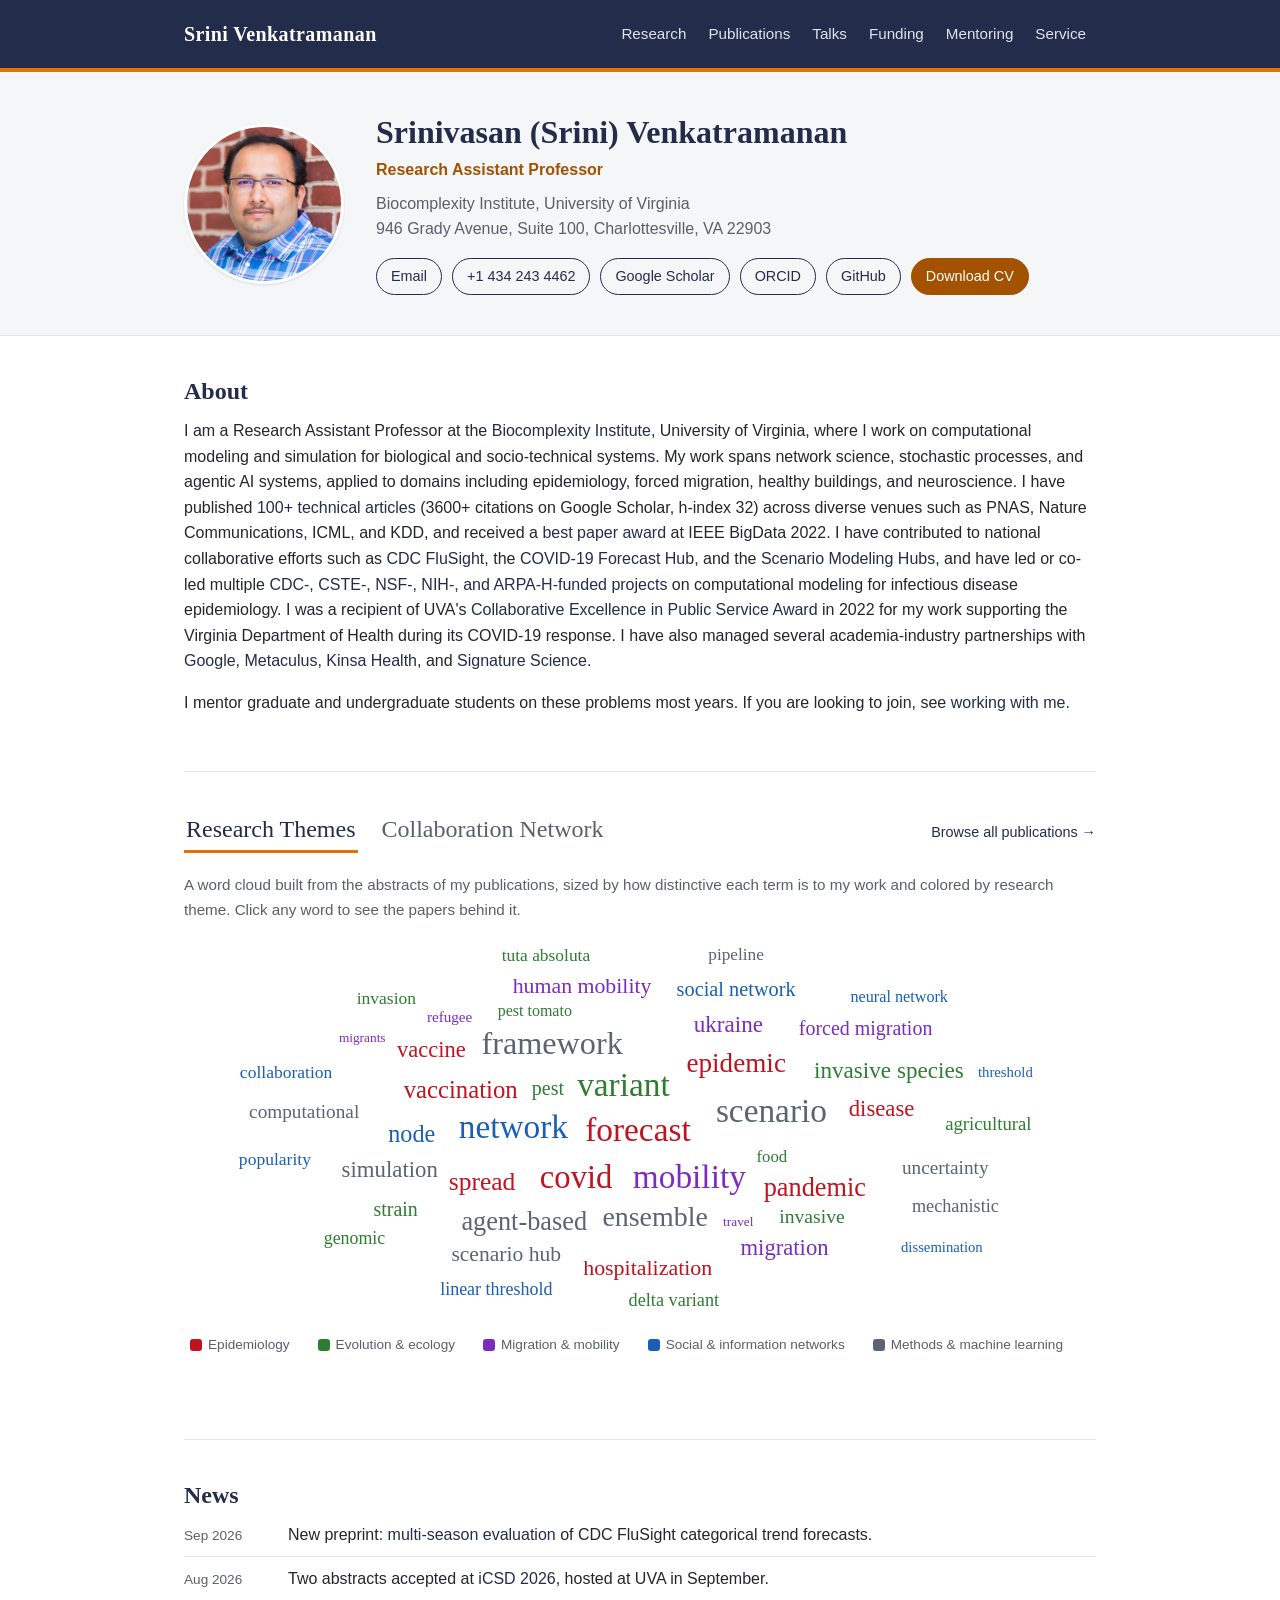
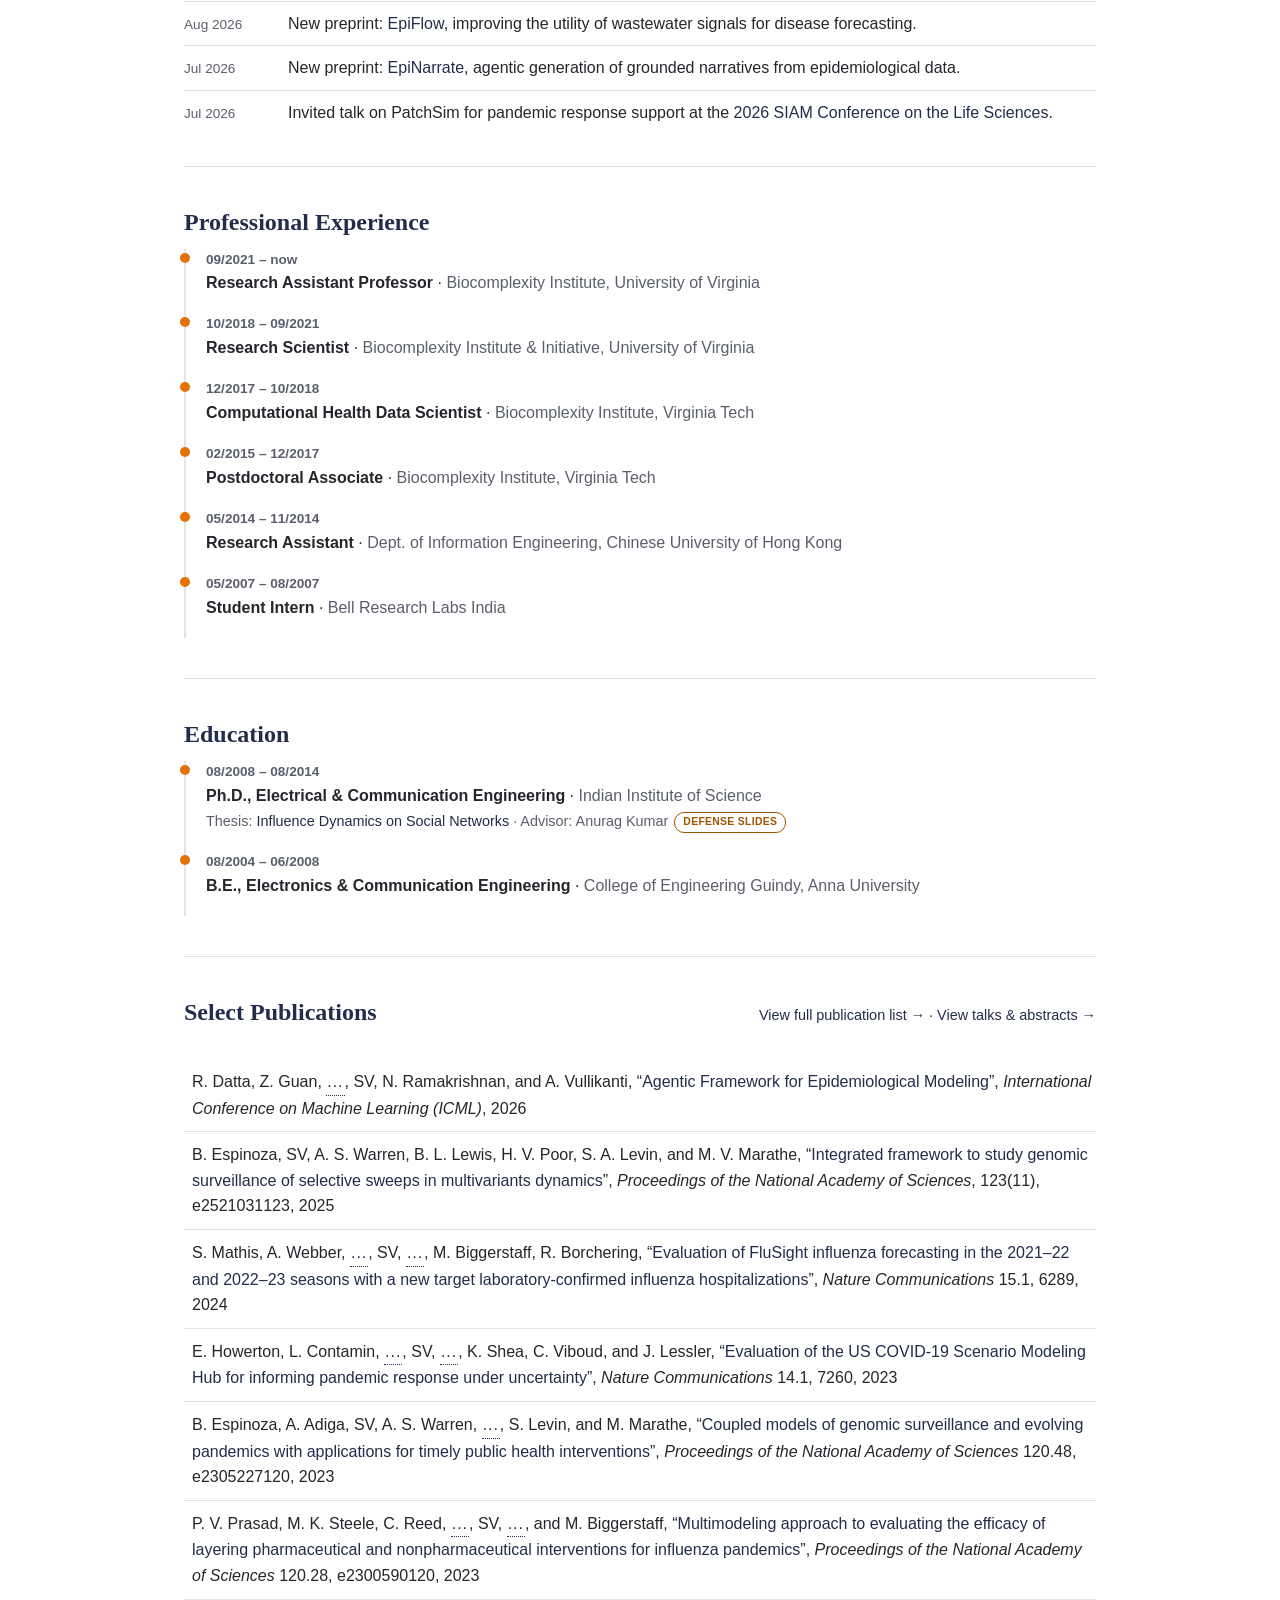
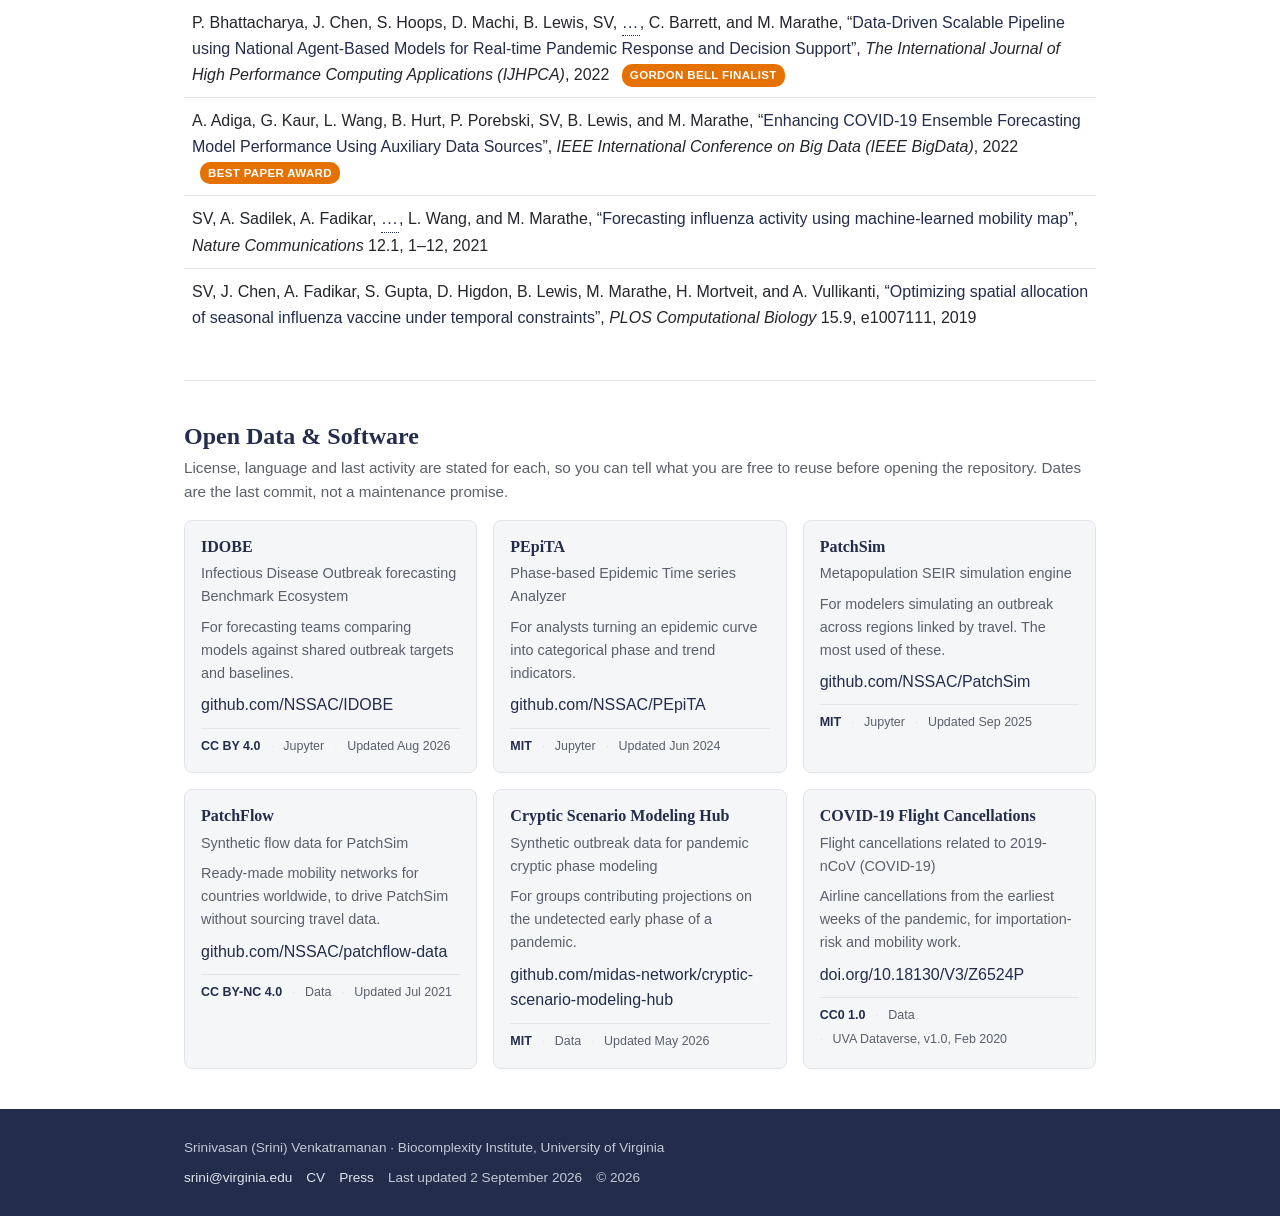
==== commit fe4d825e: "home: trim flusight news line, rename select publications Co-Authored-By: Claude Opus 5 <noreply@ant" ====
--- a/index.html
+++ b/index.html
@@ -27,7 +27,7 @@
 <meta name="twitter:image" content="https://srinivvenkat.github.io/assets/og-card.jpg">
 <meta name="twitter:image:alt" content="Srini Venkatramanan, Research Assistant Professor, Biocomplexity Institute, University of Virginia">
 <link rel="icon" href="assets/favicon.svg" type="image/svg+xml">
-<link rel="stylesheet" href="css/style.css?v=22">
+<link rel="stylesheet" href="css/style.css?v=24">
 
 <!-- Structured data. Lets search engines, knowledge panels and LLM crawlers read
      the identity facts (affiliation, identifiers, topics) rather than infer them
@@ -217,7 +217,7 @@
       <ul class="news-list">
         <li>
           <span class="news-date"><time datetime="2026-09">Sep 2026</time></span>
-          <span>New preprint: <a href="https://www.medrxiv.org/content/10.64898/2026.08.31.26361843v1" target="_blank" rel="noopener noreferrer">multi-season evaluation</a> of FluSight categorical trend forecasts of influenza hospital admissions.</span>
+          <span>New preprint: <a href="https://www.medrxiv.org/content/10.64898/2026.08.31.26361843v1" target="_blank" rel="noopener noreferrer">multi-season evaluation</a> of CDC FluSight categorical trend forecasts.</span>
         </li>
         <li>
           <span class="news-date"><time datetime="2026-08">Aug 2026</time></span>
@@ -260,9 +260,9 @@
       </ul>
     </section>
 
-    <section id="selected-publications">
+    <section id="select-publications">
       <div class="section-heading">
-        <h2>Selected Publications</h2>
+        <h2>Select Publications</h2>
         <span class="view-all">
           <a href="publications.html">View full publication list &rarr;</a> &middot;
           <a href="talks.html">View talks &amp; abstracts &rarr;</a>
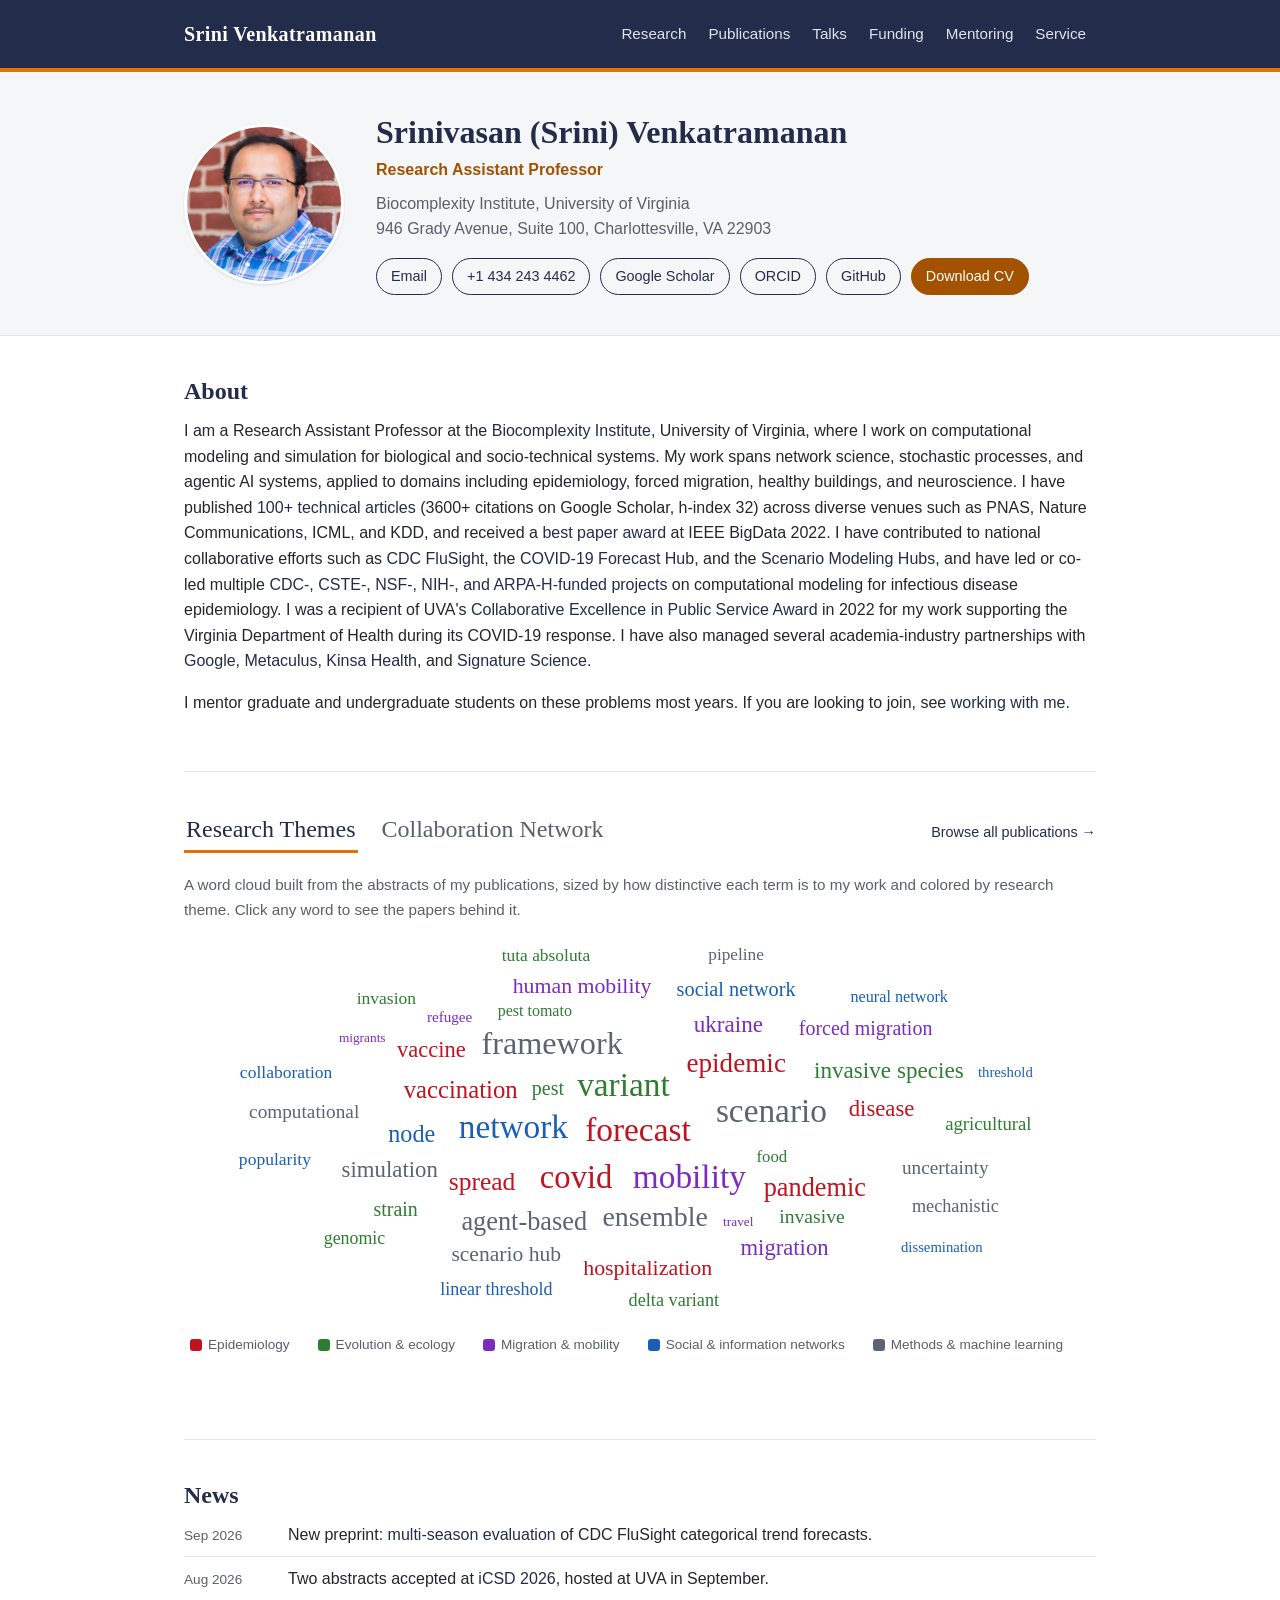
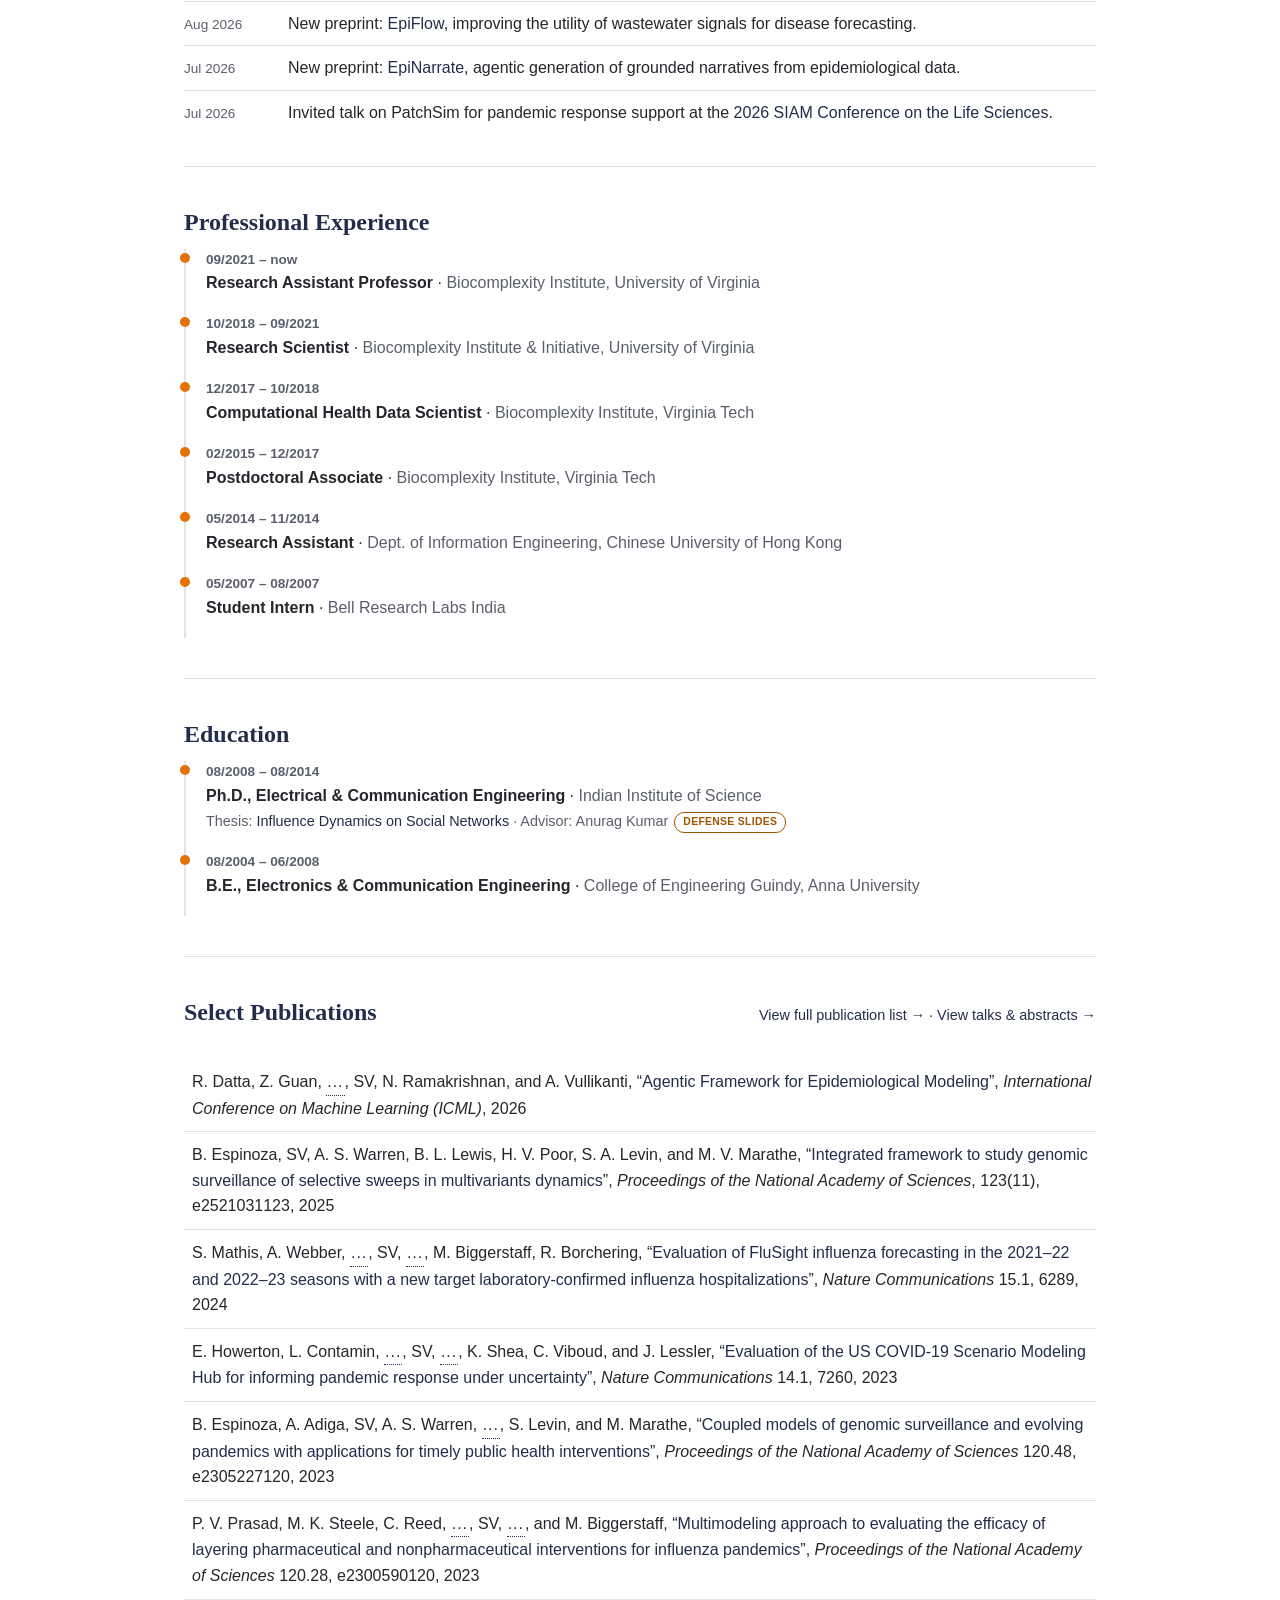
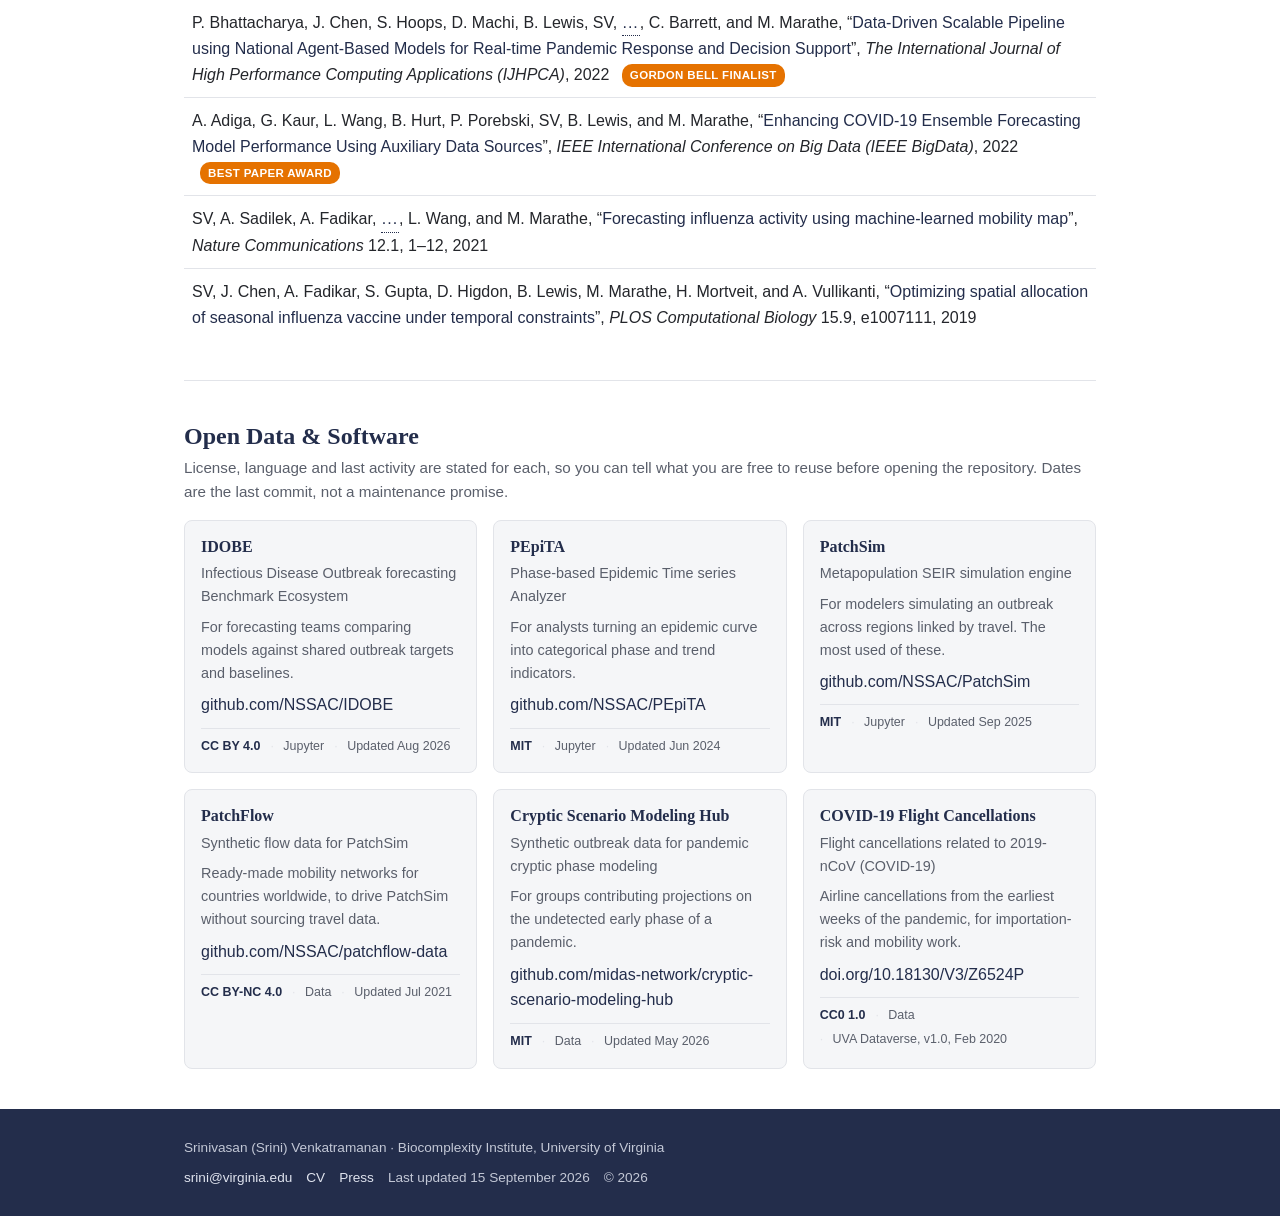
==== commit 9cd78e47: "icml paper: link to proceedings page, drop arxiv text Co-Authored-By: Claude Opus 5 <noreply@anthrop" ====
--- a/index.html
+++ b/index.html
@@ -269,7 +269,7 @@
         </span>
       </div>
       <ul class="pub-list">
-        <li data-key="conference-papers|39">R. Datta, Z. Guan, ..., SV, N. Ramakrishnan, and A. Vullikanti, &ldquo;<a href="https://arxiv.org/abs/2602.00299" target="_blank" rel="noopener noreferrer">Agentic Framework for Epidemiological Modeling</a>&rdquo;, <em>International Conference on Machine Learning (ICML)</em>, 2026</li>
+        <li data-key="conference-papers|39">R. Datta, Z. Guan, ..., SV, N. Ramakrishnan, and A. Vullikanti, &ldquo;<a href="https://icml.cc/virtual/2026/poster/60990" target="_blank" rel="noopener noreferrer">Agentic Framework for Epidemiological Modeling</a>&rdquo;, <em>International Conference on Machine Learning (ICML)</em>, 2026</li>
         <li data-key="journal-articles|43">B. Espinoza, SV, A. S. Warren, B. L. Lewis, H. V. Poor, S. A. Levin, and M. V. Marathe, &ldquo;<a href="https://doi.org/10.1073/pnas.2521031123" target="_blank" rel="noopener noreferrer">Integrated framework to study genomic surveillance of selective sweeps in multivariants dynamics</a>&rdquo;, <em>Proceedings of the National Academy of Sciences</em>, 123(11), e2521031123, 2025</li>
         <li data-key="journal-articles|39">S. Mathis, A. Webber, ..., SV, ..., M. Biggerstaff, R. Borchering, &ldquo;<a href="https://doi.org/10.1038/s41467-024-50601-9" target="_blank" rel="noopener noreferrer">Evaluation of FluSight influenza forecasting in the 2021&ndash;22 and 2022&ndash;23 seasons with a new target laboratory-confirmed influenza hospitalizations</a>&rdquo;, <em>Nature Communications</em> 15.1, 6289, 2024</li>
         <li data-key="journal-articles|30">E. Howerton, L. Contamin, ..., SV, ..., K. Shea, C. Viboud, and J. Lessler, &ldquo;<a href="https://doi.org/10.1038/s41467-023-42680-x" target="_blank" rel="noopener noreferrer">Evaluation of the US COVID-19 Scenario Modeling Hub for informing pandemic response under uncertainty</a>&rdquo;, <em>Nature Communications</em> 14.1, 7260, 2023</li>
@@ -366,7 +366,7 @@
       <a href="mailto:srini@virginia.edu">srini@virginia.edu</a>
       <a href="SV_CV.pdf">CV</a>
       <a href="press.html">Press</a>
-      <span>Last updated <time datetime="2026-09-02">2 September 2026</time></span>
+      <span>Last updated <time datetime="2026-09-15">15 September 2026</time></span>
       <span>&copy; 2026</span>
     </div>
   </div>
--- a/css/style.css
+++ b/css/style.css
@@ -695,23 +695,6 @@
 }
 
 /* Publications page category nav */
-.pub-toc {
-  display: flex;
-  flex-wrap: wrap;
-  gap: 8px;
-  margin-bottom: 0.5em;
-}
-
-.pub-toc a {
-  padding: 6px 12px;
-  background: var(--bg-alt);
-  border: 1px solid var(--border);
-  border-radius: 20px;
-  font-size: 0.85rem;
-}
-
-.pub-toc a:hover { text-decoration: none; background: var(--navy); color: #fff; }
-
 /* Plain grouped lists (funding, awards, mentoring, outreach) */
 .entry-list {
   list-style: none;
@@ -1483,6 +1466,149 @@
 }
 
 /* ------------------------------------------------------------------ */
+/* Publication heatmap (js/pub-heatmap.js)                             */
+/* ------------------------------------------------------------------ */
+
+/* Rows are categories, columns are years, shade is count. The ramp is a single
+   hue (UVA navy) light to dark, so the ordering reads as magnitude rather than
+   as four unrelated colors; each step is paired with the ink that clears WCAG AA
+   on it (navy on the two light steps, white on the two dark ones). Every cell
+   also prints its count, so nothing here depends on color alone. */
+.pub-heatmap {
+  margin: 0 0 1.25em;
+  padding: 16px 18px 12px;
+  background: var(--bg-alt);
+  border: 1px solid var(--border);
+  border-radius: var(--radius);
+}
+
+.pub-heatmap-heading {
+  margin: 0 0 12px;
+  font-size: 1.1rem;
+}
+
+/* The grid is wider than a phone; it scrolls on its own rather than pushing the
+   page sideways. The region is focusable so the scroll is reachable by keyboard. */
+.pub-heatmap-scroll {
+  overflow-x: auto;
+  padding-bottom: 4px;
+}
+
+.pub-heatmap-scroll:focus-visible {
+  outline: 2px solid var(--orange);
+  outline-offset: 2px;
+}
+
+.pub-heatmap-table {
+  border-collapse: separate;
+  border-spacing: 3px;
+  margin: 0;
+  font-size: 0.8rem;
+}
+
+.pub-heatmap-corner {
+  padding: 0;
+  font-size: 0;
+}
+
+.pub-heatmap-year {
+  padding: 0 0 4px;
+  font-weight: 500;
+  font-size: 0.68rem;
+  color: var(--text-muted);
+  text-align: center;
+  white-space: nowrap;
+}
+
+.pub-heatmap-total-head {
+  padding: 0 0 4px 8px;
+  font-weight: 600;
+  font-size: 0.68rem;
+  color: var(--text-muted);
+  text-align: right;
+}
+
+.pub-heatmap-row-head {
+  padding: 0 10px 0 0;
+  font-weight: 500;
+  text-align: left;
+  white-space: nowrap;
+}
+
+.pub-heatmap-row-head a {
+  color: var(--text);
+}
+
+.pub-heatmap-row-head a:hover,
+.pub-heatmap-row-head a:focus {
+  color: var(--orange-text);
+}
+
+.pub-heatmap-cell {
+  width: 32px;
+  height: 32px;
+  padding: 0;
+  text-align: center;
+  background: #eef0f3;
+  border: 1px solid var(--border);
+  border-radius: 4px;
+}
+
+.pub-heatmap-cell a {
+  display: flex;
+  align-items: center;
+  justify-content: center;
+  width: 100%;
+  height: 100%;
+  font-variant-numeric: tabular-nums;
+  font-weight: 600;
+  border-radius: 3px;
+}
+
+.pub-heatmap-cell a:hover {
+  text-decoration: none;
+}
+
+.pub-heatmap-cell a:hover,
+.pub-heatmap-cell a:focus-visible {
+  outline: 2px solid var(--orange);
+  outline-offset: 1px;
+}
+
+.pub-heatmap-cell.lvl-1 { background: #d6dbe6; border-color: #c7cddc; }
+.pub-heatmap-cell.lvl-2 { background: #a3adc6; border-color: #96a1bd; }
+.pub-heatmap-cell.lvl-3 { background: #41507d; border-color: #394770; }
+.pub-heatmap-cell.lvl-4 { background: var(--navy); border-color: #1c2540; }
+
+.pub-heatmap-cell.lvl-1 a,
+.pub-heatmap-cell.lvl-2 a { color: var(--navy); }
+.pub-heatmap-cell.lvl-3 a,
+.pub-heatmap-cell.lvl-4 a { color: #fff; }
+
+.pub-heatmap-total {
+  padding-left: 8px;
+  font-weight: 600;
+  font-variant-numeric: tabular-nums;
+  text-align: right;
+  color: var(--text-muted);
+}
+
+/* Marks where a cell landed you, since a year heading looks much like the one
+   above it. Suppressed under reduced motion (the script skips it too). */
+.pub-flash {
+  animation: pub-flash 1.6s ease-out 1;
+}
+
+@keyframes pub-flash {
+  0%, 40% { background: rgba(229, 114, 0, 0.16); }
+  100% { background: transparent; }
+}
+
+@media (prefers-reduced-motion: reduce) {
+  .pub-flash { animation: none; }
+}
+
+/* ------------------------------------------------------------------ */
 /* Responsive                                                          */
 /* ------------------------------------------------------------------ */
 @media (max-width: 640px) {
@@ -1497,4 +1623,9 @@
      reading as two stacked headings. */
   .viz-tab { font-size: 1.2rem; padding-bottom: 4px; }
   .viz-tabs { gap: 2px 16px; }
-}
+  /* Tighter cells so the full year range needs less sideways scrolling. */
+  .pub-heatmap { padding: 14px 12px 12px; }
+  .pub-heatmap-cell { width: 26px; height: 26px; }
+  .pub-heatmap-table { font-size: 0.72rem; }
+  .pub-heatmap-year { font-size: 0.6rem; }
+}
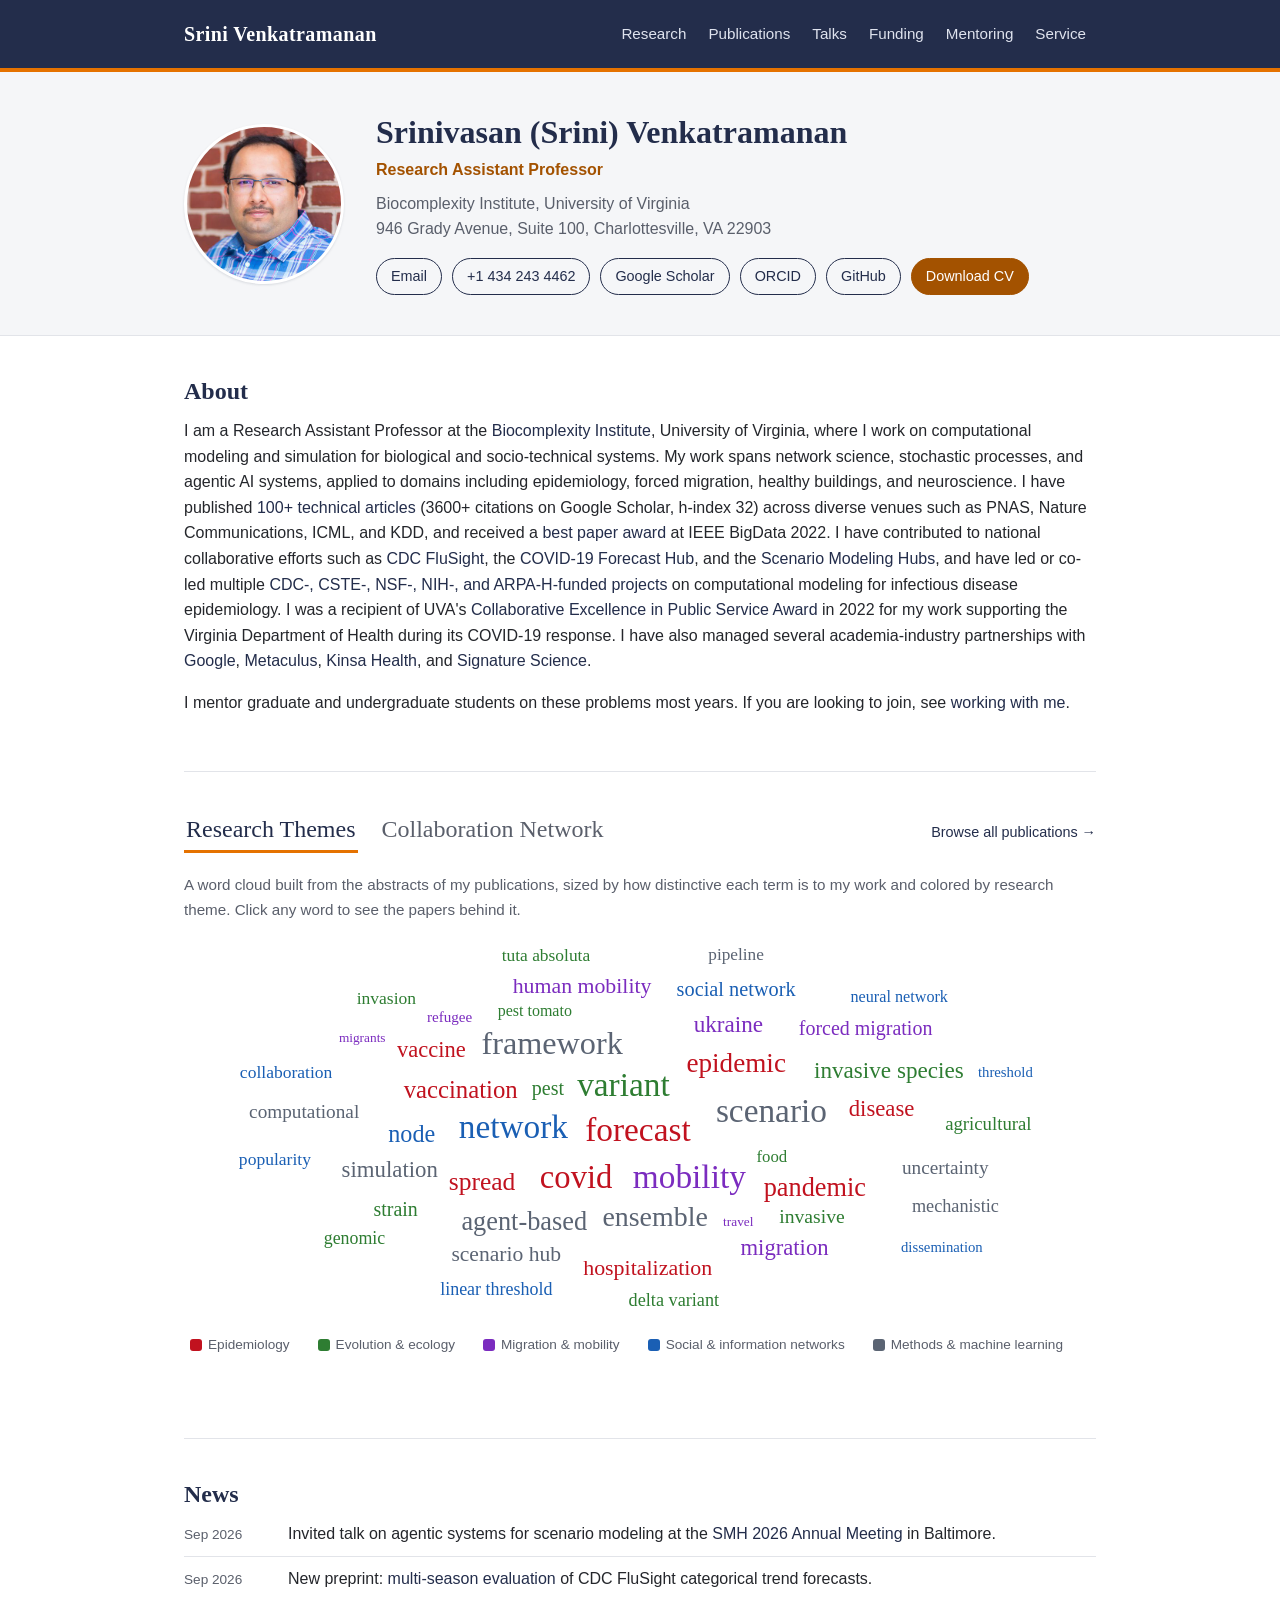
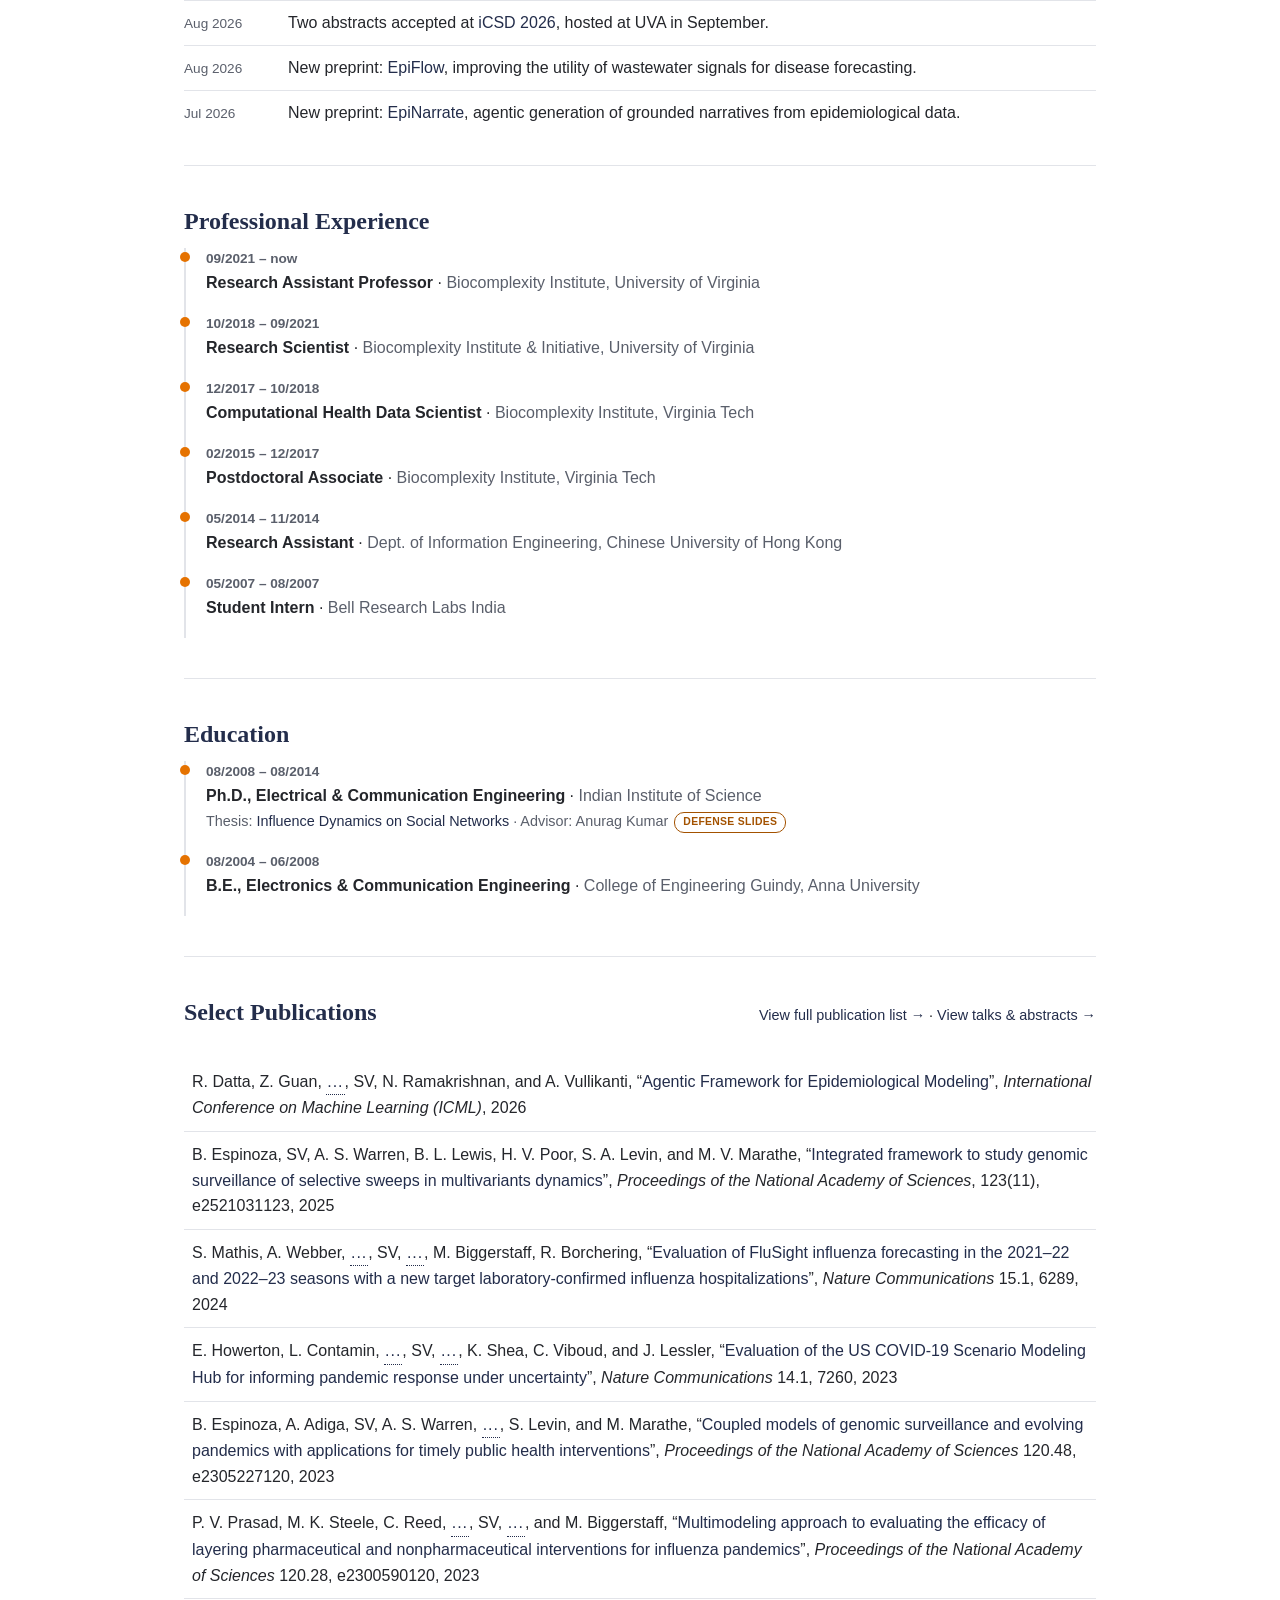
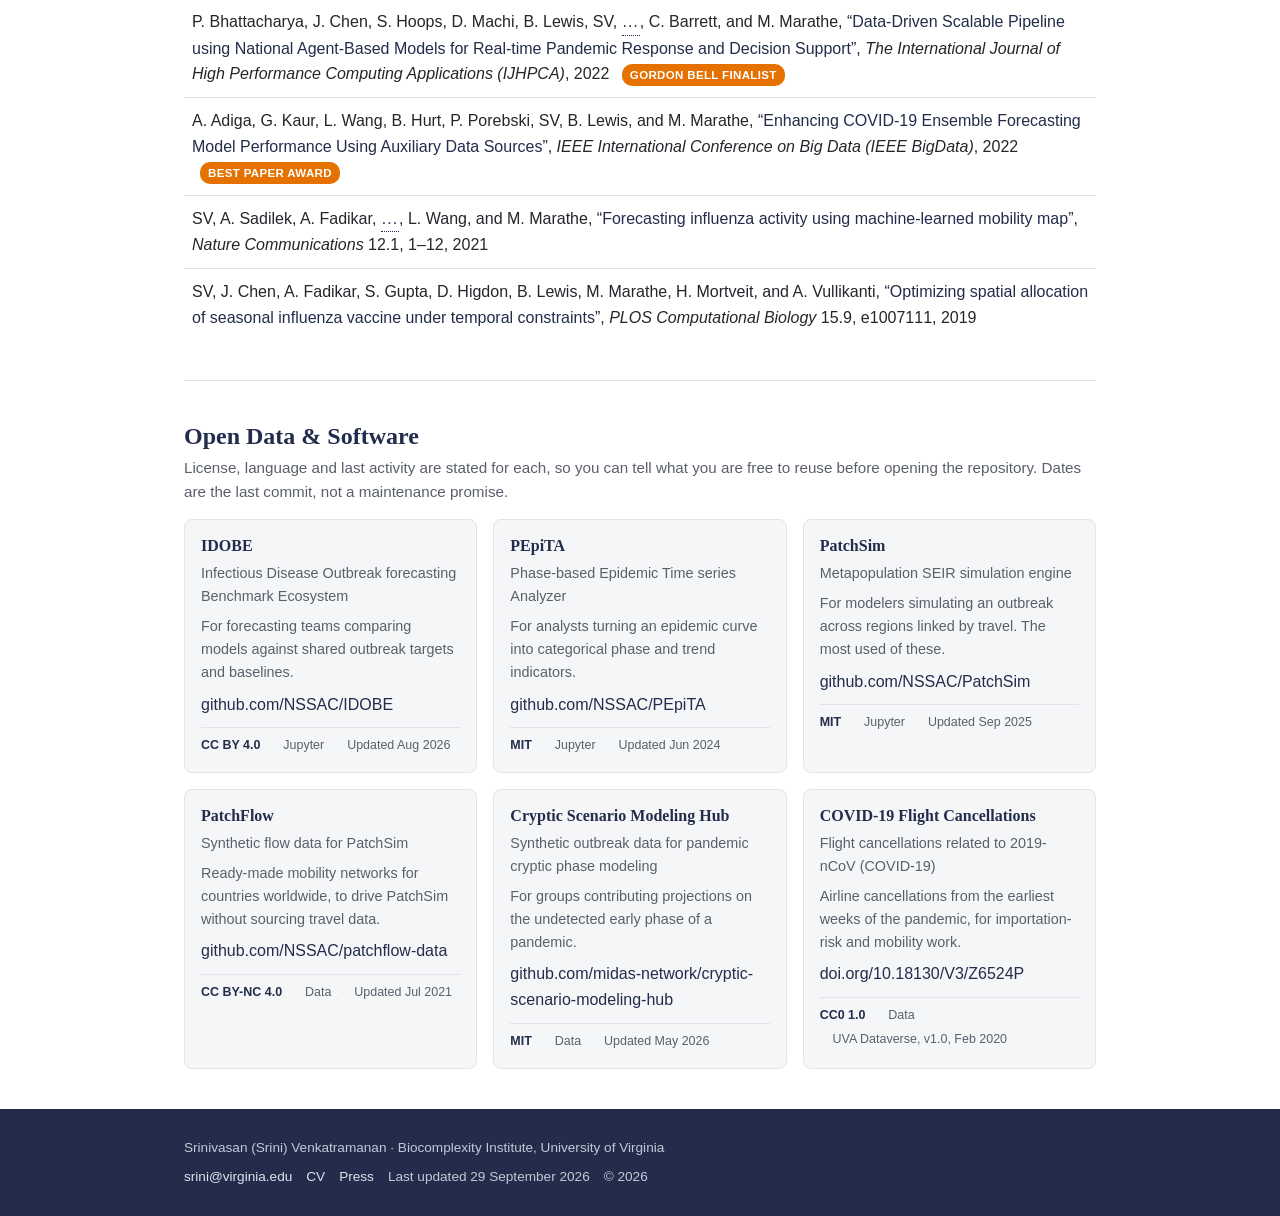
==== commit f70ac4b4: "smh talk, icsd slides, align icsd listings with slides Co-Authored-By: Claude Opus 5.5 <noreply@anth" ====
--- a/index.html
+++ b/index.html
@@ -217,6 +217,10 @@
       <ul class="news-list">
         <li>
           <span class="news-date"><time datetime="2026-09">Sep 2026</time></span>
+          <span>Invited talk on agentic systems for scenario modeling at the <a href="talks.html#invited-talks">SMH 2026 Annual Meeting</a> in Baltimore.</span>
+        </li>
+        <li>
+          <span class="news-date"><time datetime="2026-09">Sep 2026</time></span>
           <span>New preprint: <a href="https://www.medrxiv.org/content/10.64898/2026.08.31.26361843v1" target="_blank" rel="noopener noreferrer">multi-season evaluation</a> of CDC FluSight categorical trend forecasts.</span>
         </li>
         <li>
@@ -230,10 +234,6 @@
         <li>
           <span class="news-date"><time datetime="2026-07">Jul 2026</time></span>
           <span>New preprint: <a href="https://arxiv.org/abs/2607.15544" target="_blank" rel="noopener noreferrer">EpiNarrate</a>, agentic generation of grounded narratives from epidemiological data.</span>
-        </li>
-        <li>
-          <span class="news-date"><time datetime="2026-07">Jul 2026</time></span>
-          <span>Invited talk on PatchSim for pandemic response support at the <a href="talks.html">2026 SIAM Conference on the Life Sciences</a>.</span>
         </li>
       </ul>
     </section>
@@ -366,7 +366,7 @@
       <a href="mailto:srini@virginia.edu">srini@virginia.edu</a>
       <a href="SV_CV.pdf">CV</a>
       <a href="press.html">Press</a>
-      <span>Last updated <time datetime="2026-09-15">15 September 2026</time></span>
+      <span>Last updated <time datetime="2026-09-29">29 September 2026</time></span>
       <span>&copy; 2026</span>
     </div>
   </div>
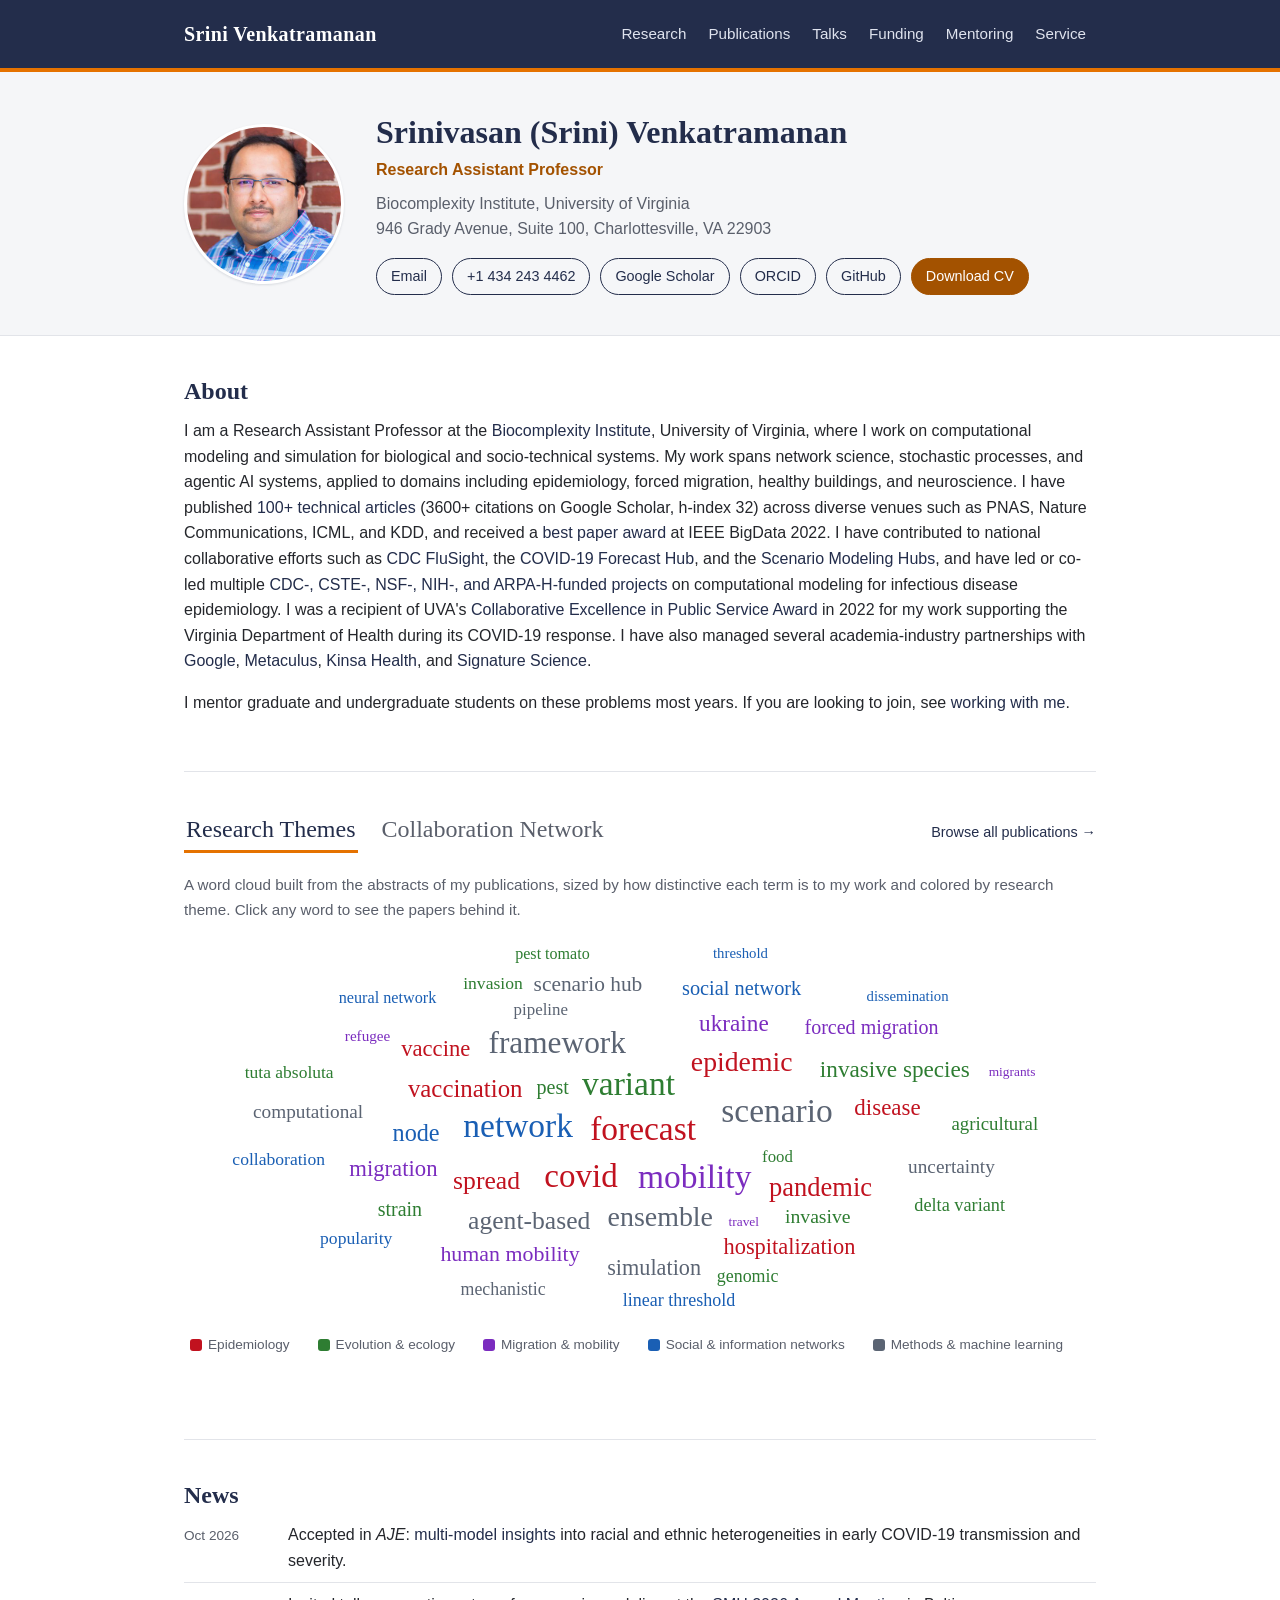
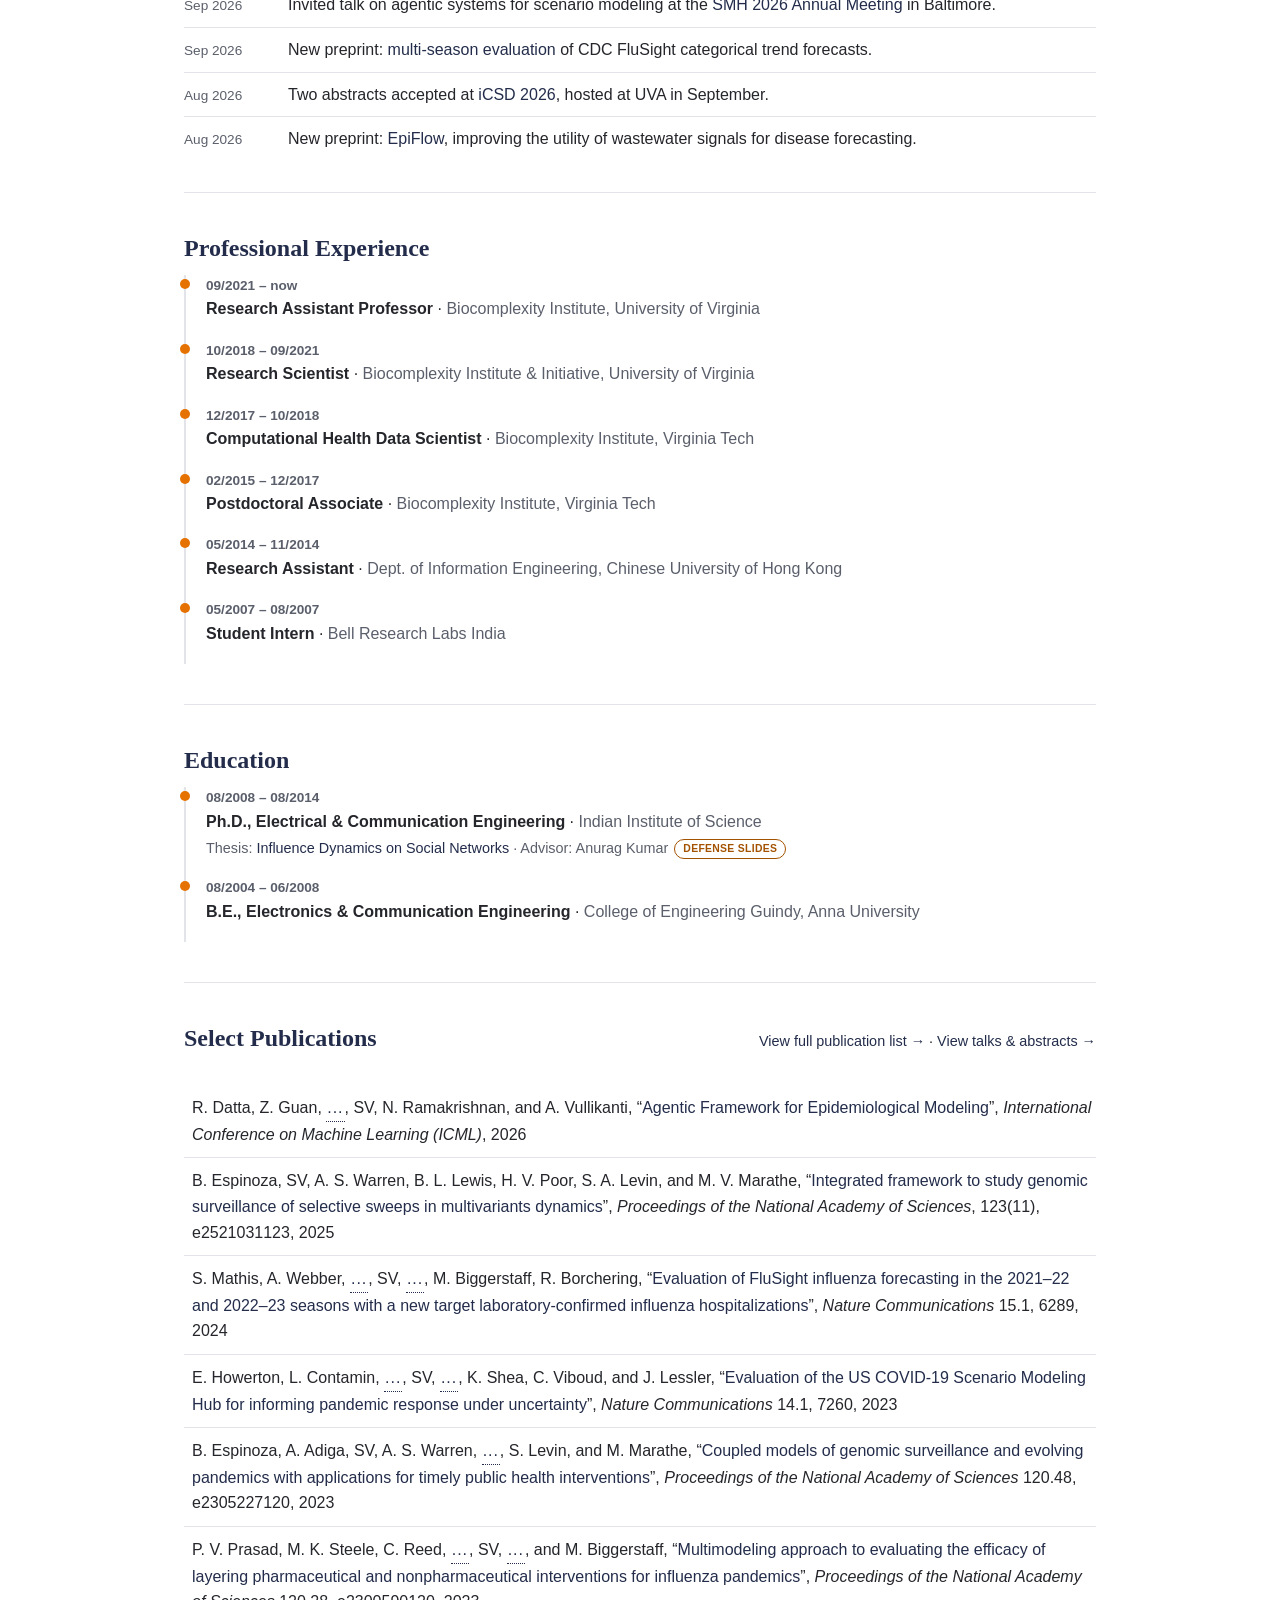
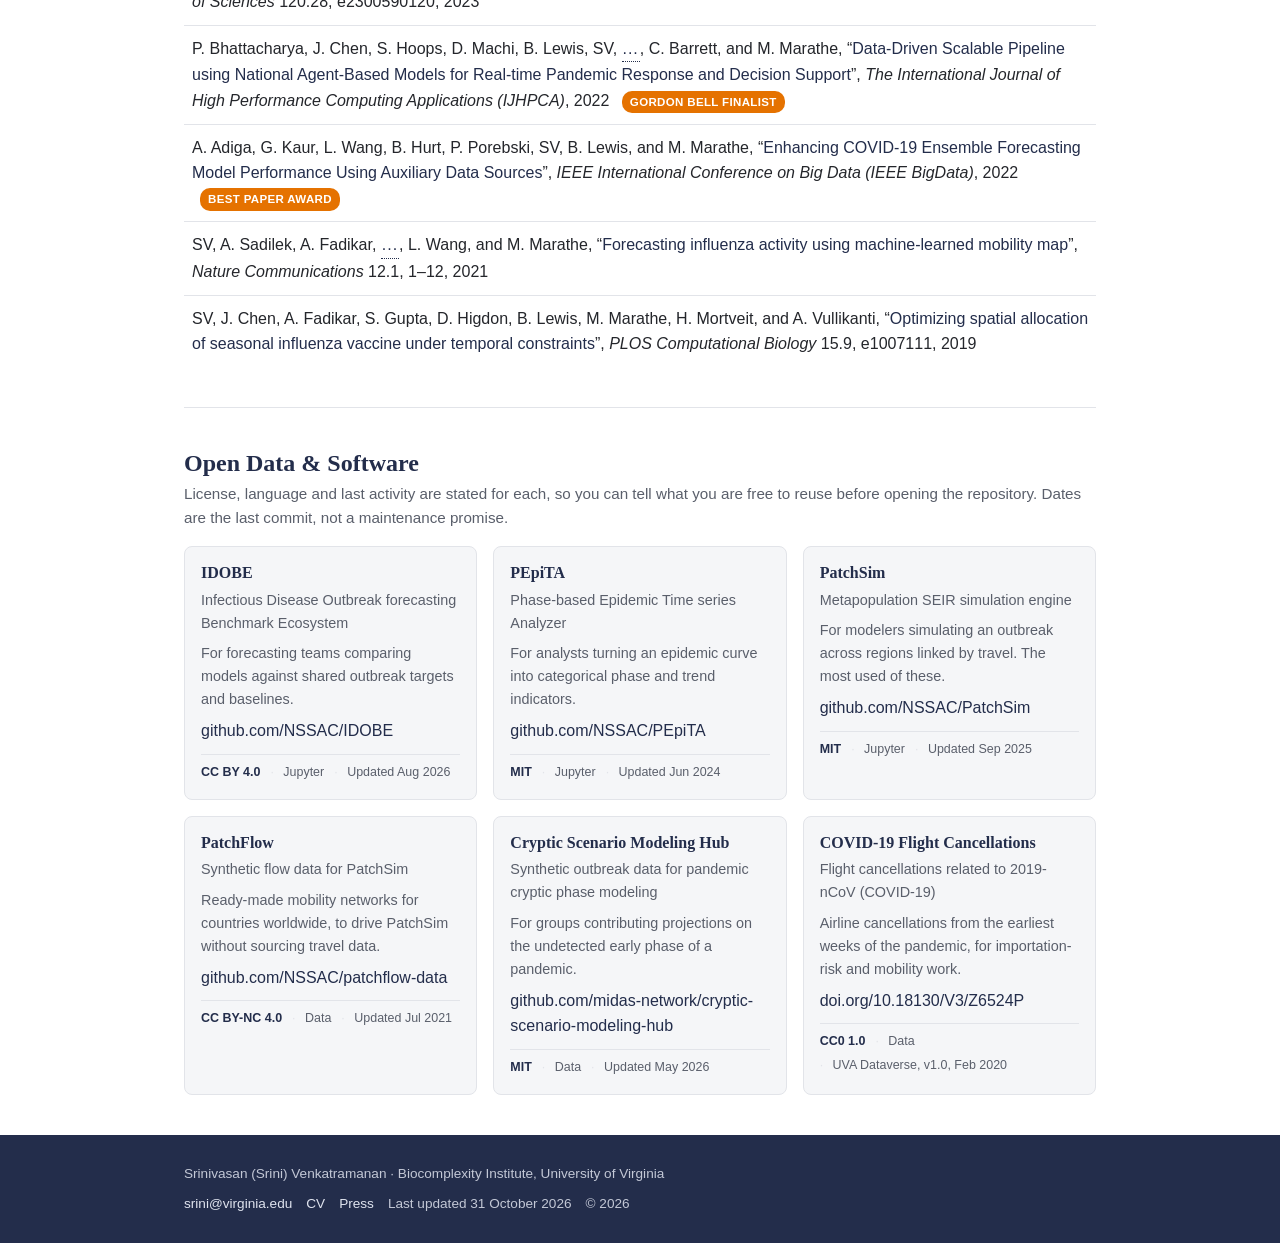
==== commit fd8c4a70: "add aje race/ethnicity paper, adaptive ensembles preprint Co-Authored-By: Claude Opus 5.5 <noreply@a" ====
--- a/index.html
+++ b/index.html
@@ -216,6 +216,10 @@
       <h2>News</h2>
       <ul class="news-list">
         <li>
+          <span class="news-date"><time datetime="2026-10">Oct 2026</time></span>
+          <span>Accepted in <em>AJE</em>: <a href="publications.html#journal-articles">multi-model insights</a> into racial and ethnic heterogeneities in early COVID-19 transmission and severity.</span>
+        </li>
+        <li>
           <span class="news-date"><time datetime="2026-09">Sep 2026</time></span>
           <span>Invited talk on agentic systems for scenario modeling at the <a href="talks.html#invited-talks">SMH 2026 Annual Meeting</a> in Baltimore.</span>
         </li>
@@ -230,10 +234,6 @@
         <li>
           <span class="news-date"><time datetime="2026-08">Aug 2026</time></span>
           <span>New preprint: <a href="https://arxiv.org/abs/2608.06671" target="_blank" rel="noopener noreferrer">EpiFlow</a>, improving the utility of wastewater signals for disease forecasting.</span>
-        </li>
-        <li>
-          <span class="news-date"><time datetime="2026-07">Jul 2026</time></span>
-          <span>New preprint: <a href="https://arxiv.org/abs/2607.15544" target="_blank" rel="noopener noreferrer">EpiNarrate</a>, agentic generation of grounded narratives from epidemiological data.</span>
         </li>
       </ul>
     </section>
@@ -366,7 +366,7 @@
       <a href="mailto:srini@virginia.edu">srini@virginia.edu</a>
       <a href="SV_CV.pdf">CV</a>
       <a href="press.html">Press</a>
-      <span>Last updated <time datetime="2026-09-29">29 September 2026</time></span>
+      <span>Last updated <time datetime="2026-10-31">31 October 2026</time></span>
       <span>&copy; 2026</span>
     </div>
   </div>
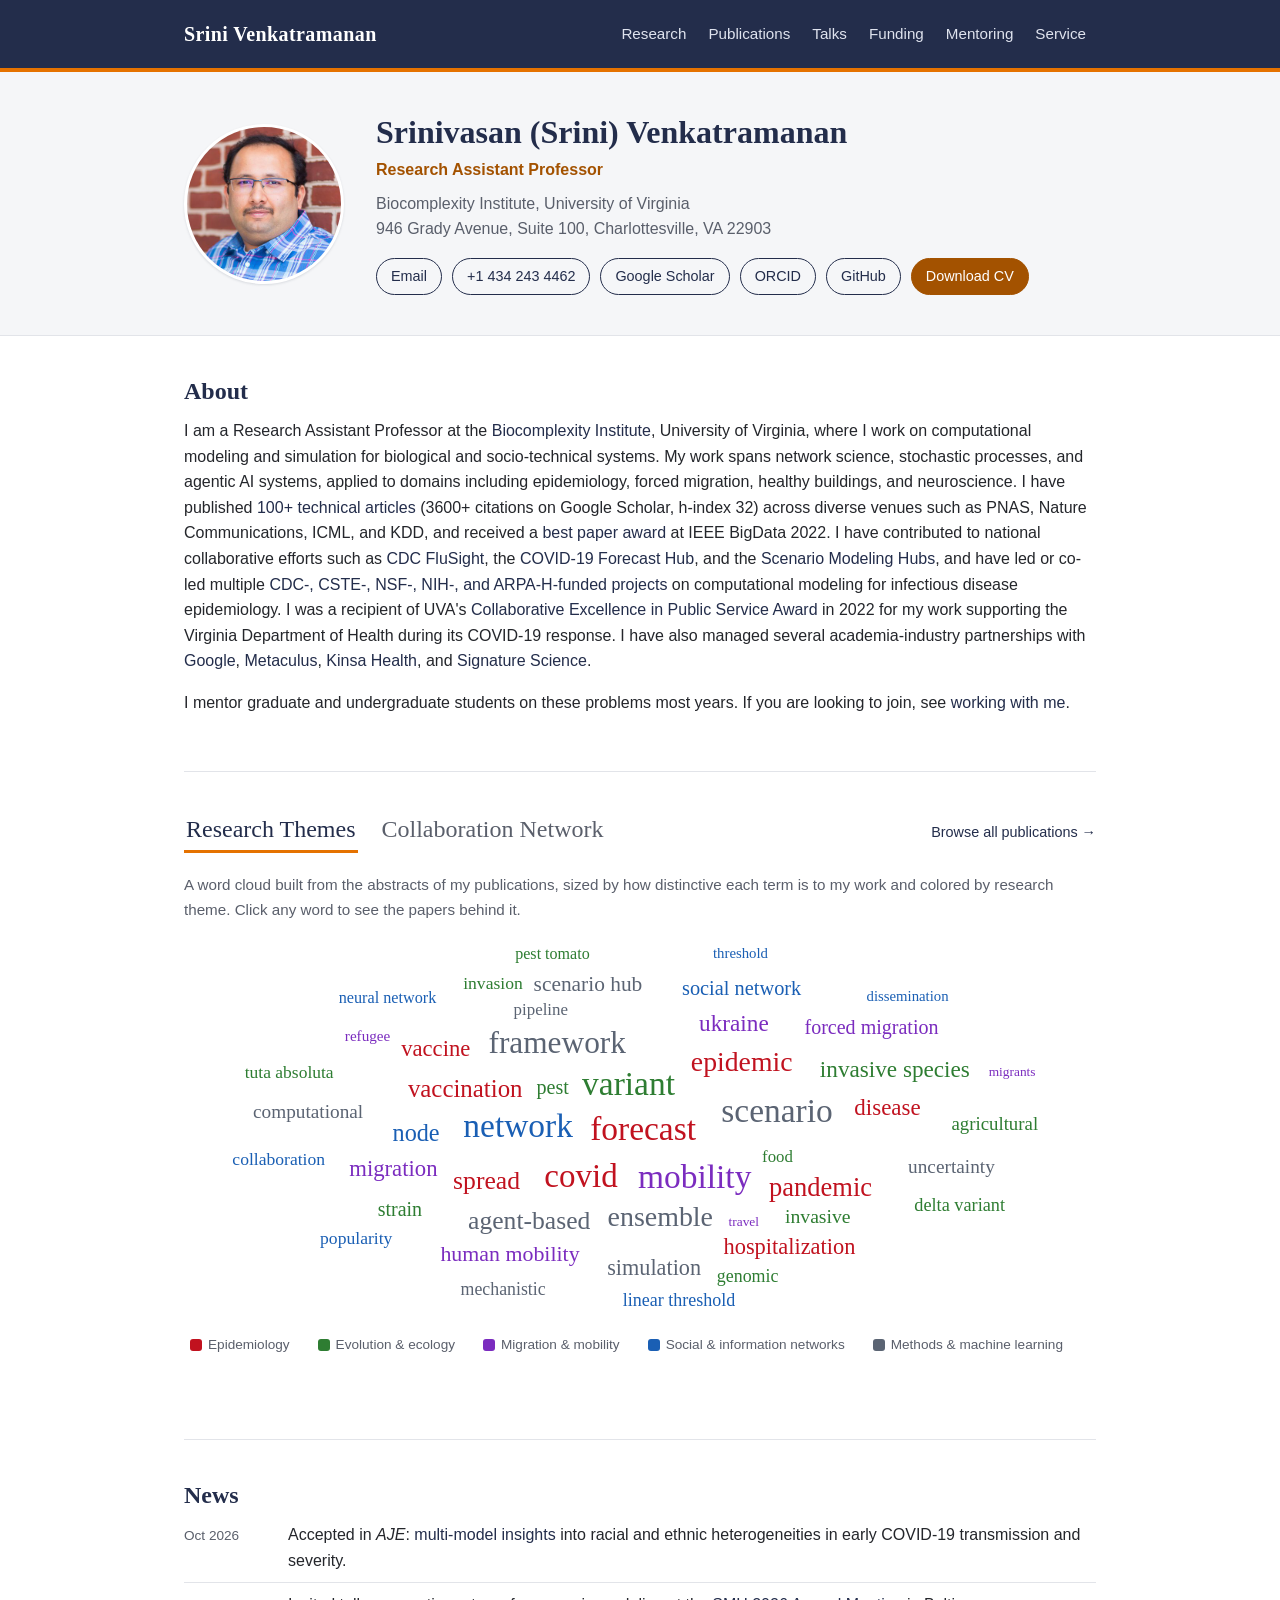
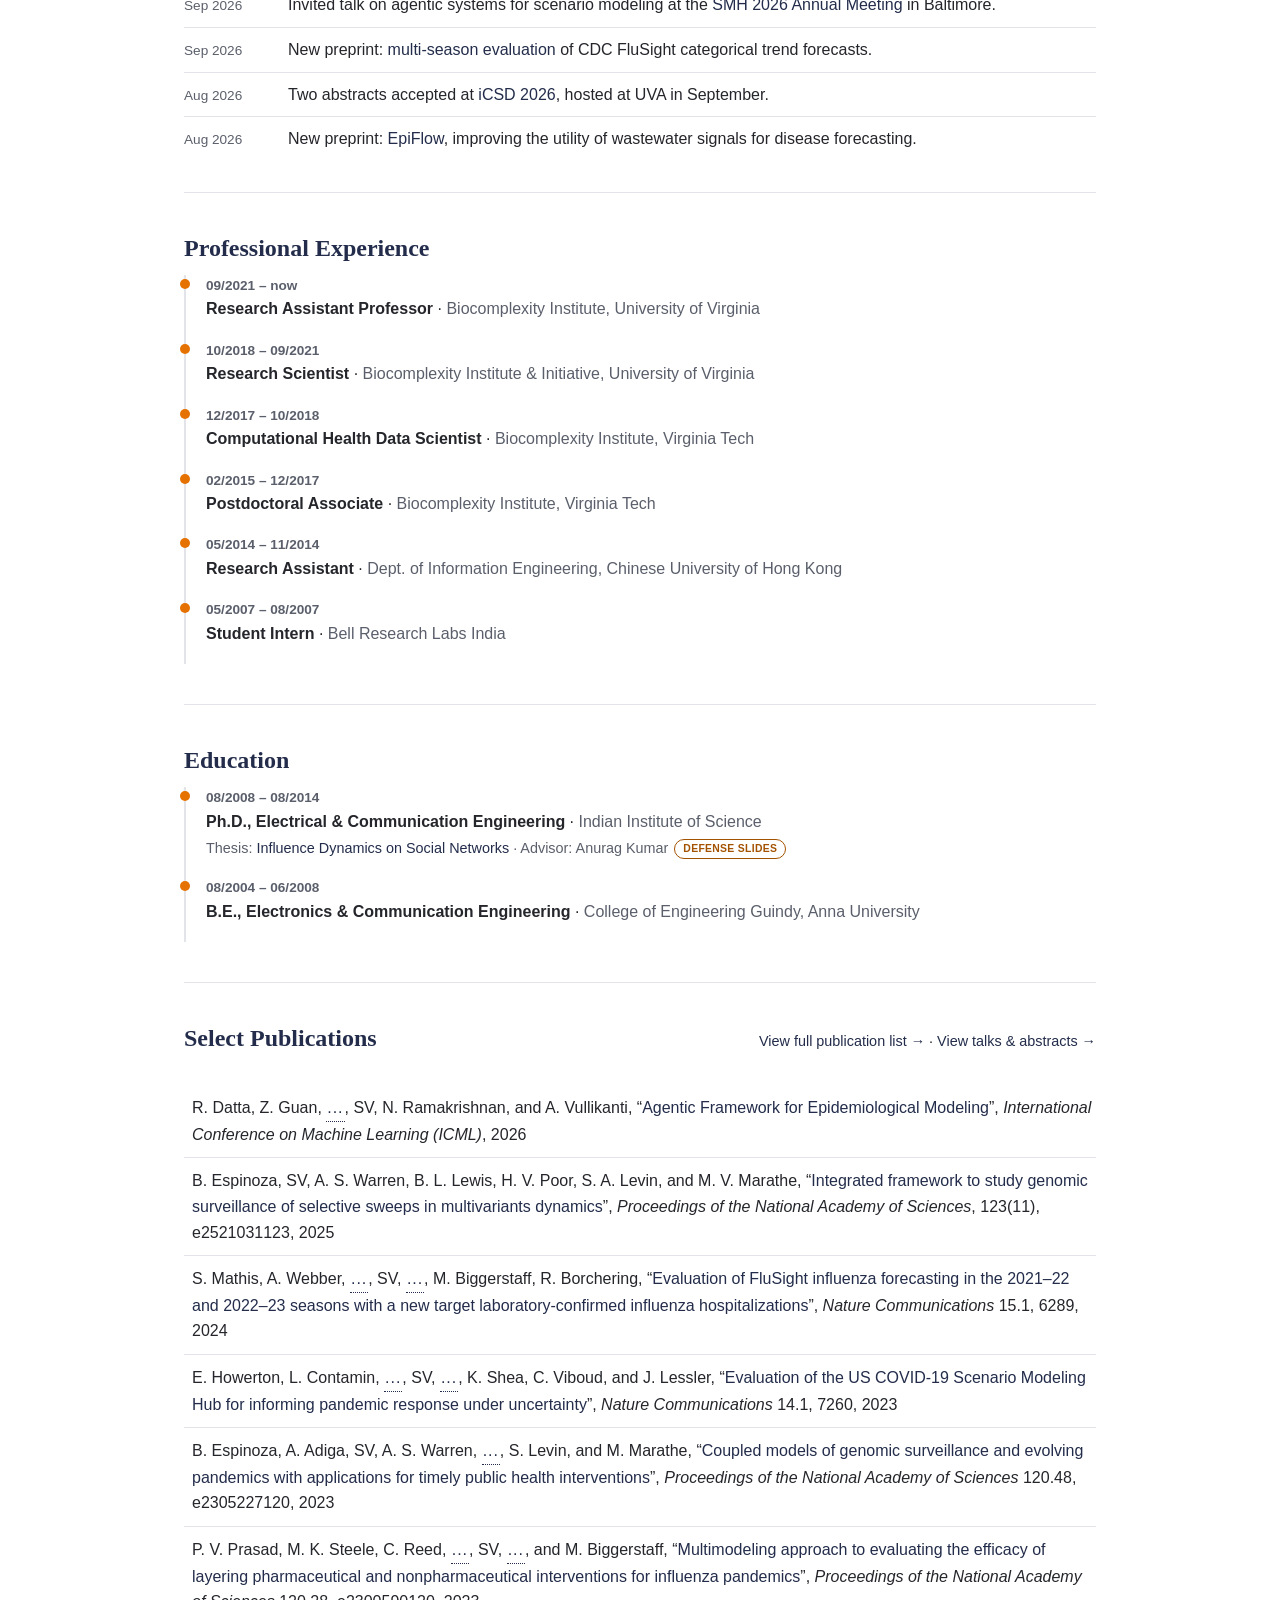
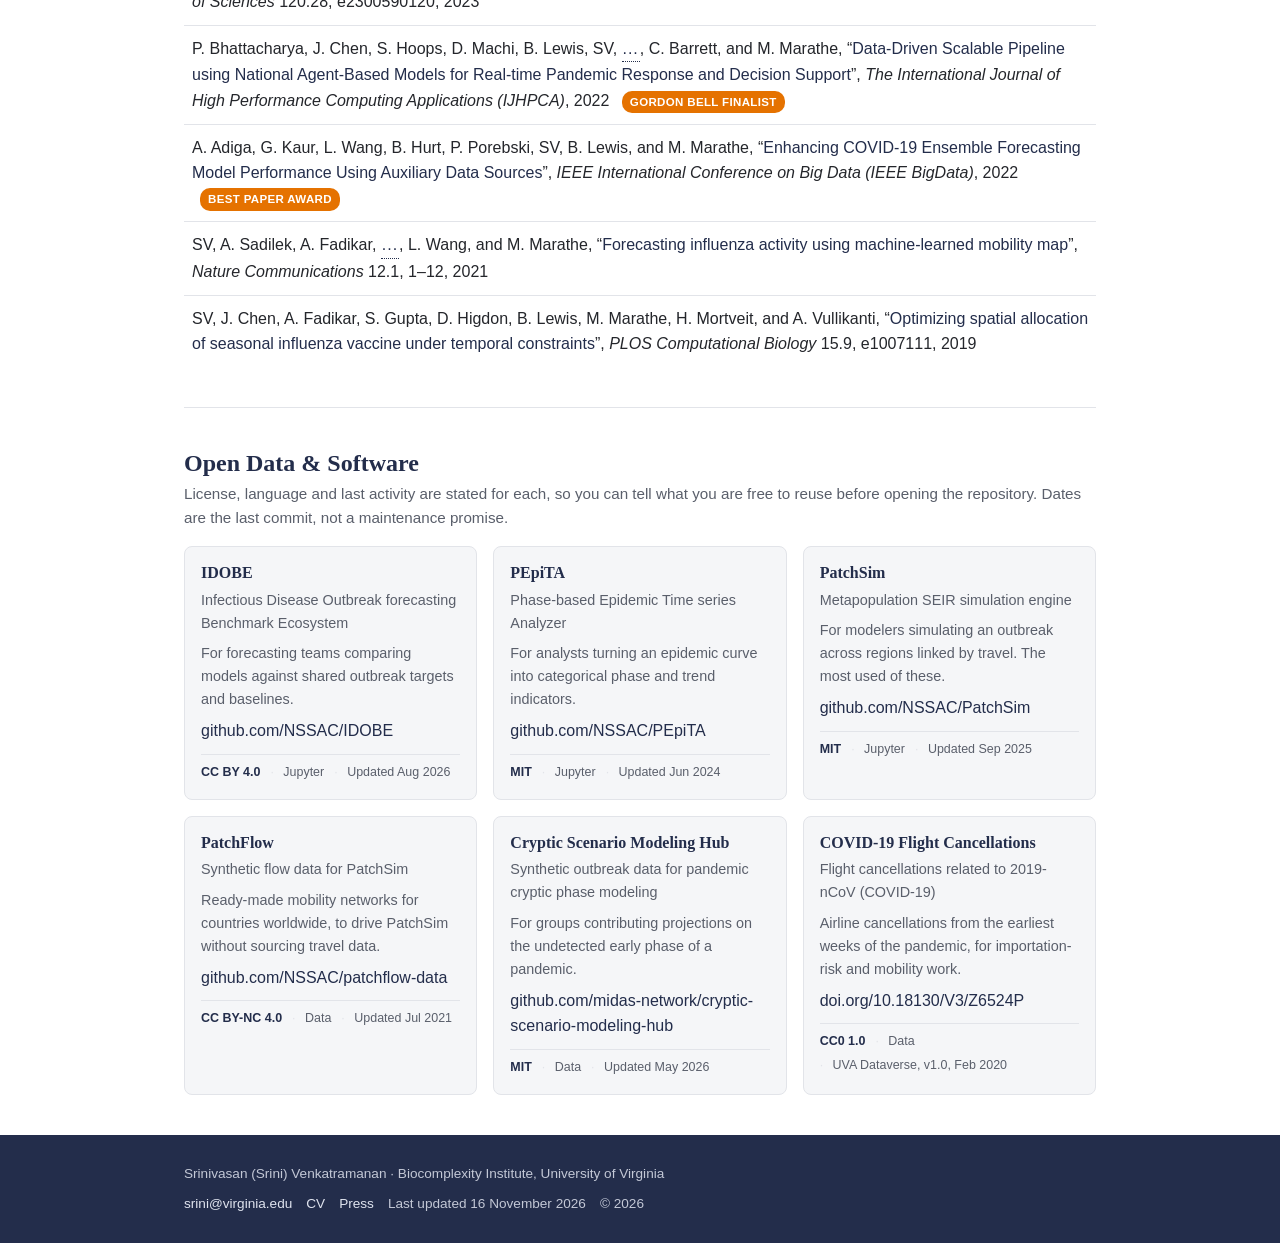
==== commit bb6696c9: "add dissertation committees section Co-Authored-By: Claude Opus 5.5 <noreply@anthropic.com>" ====
--- a/index.html
+++ b/index.html
@@ -366,7 +366,7 @@
       <a href="mailto:srini@virginia.edu">srini@virginia.edu</a>
       <a href="SV_CV.pdf">CV</a>
       <a href="press.html">Press</a>
-      <span>Last updated <time datetime="2026-10-31">31 October 2026</time></span>
+      <span>Last updated <time datetime="2026-11-16">16 November 2026</time></span>
       <span>&copy; 2026</span>
     </div>
   </div>
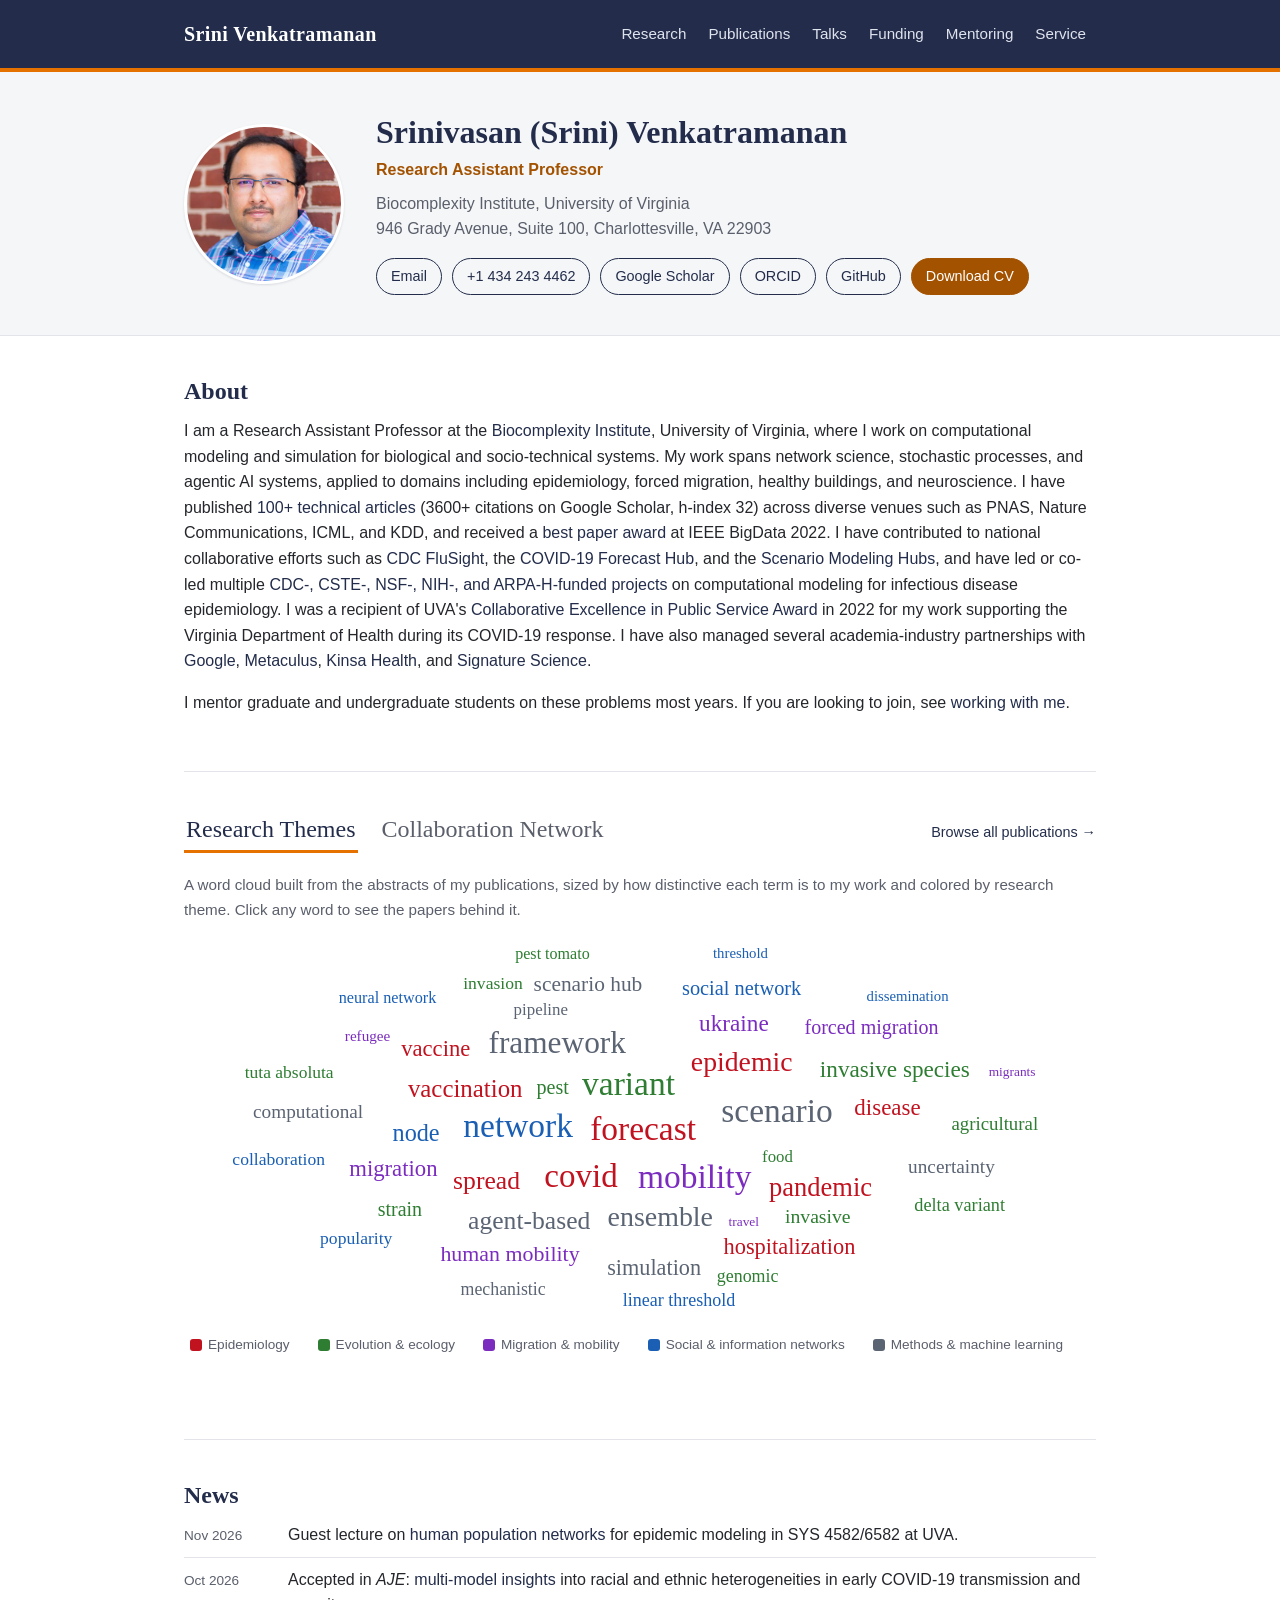
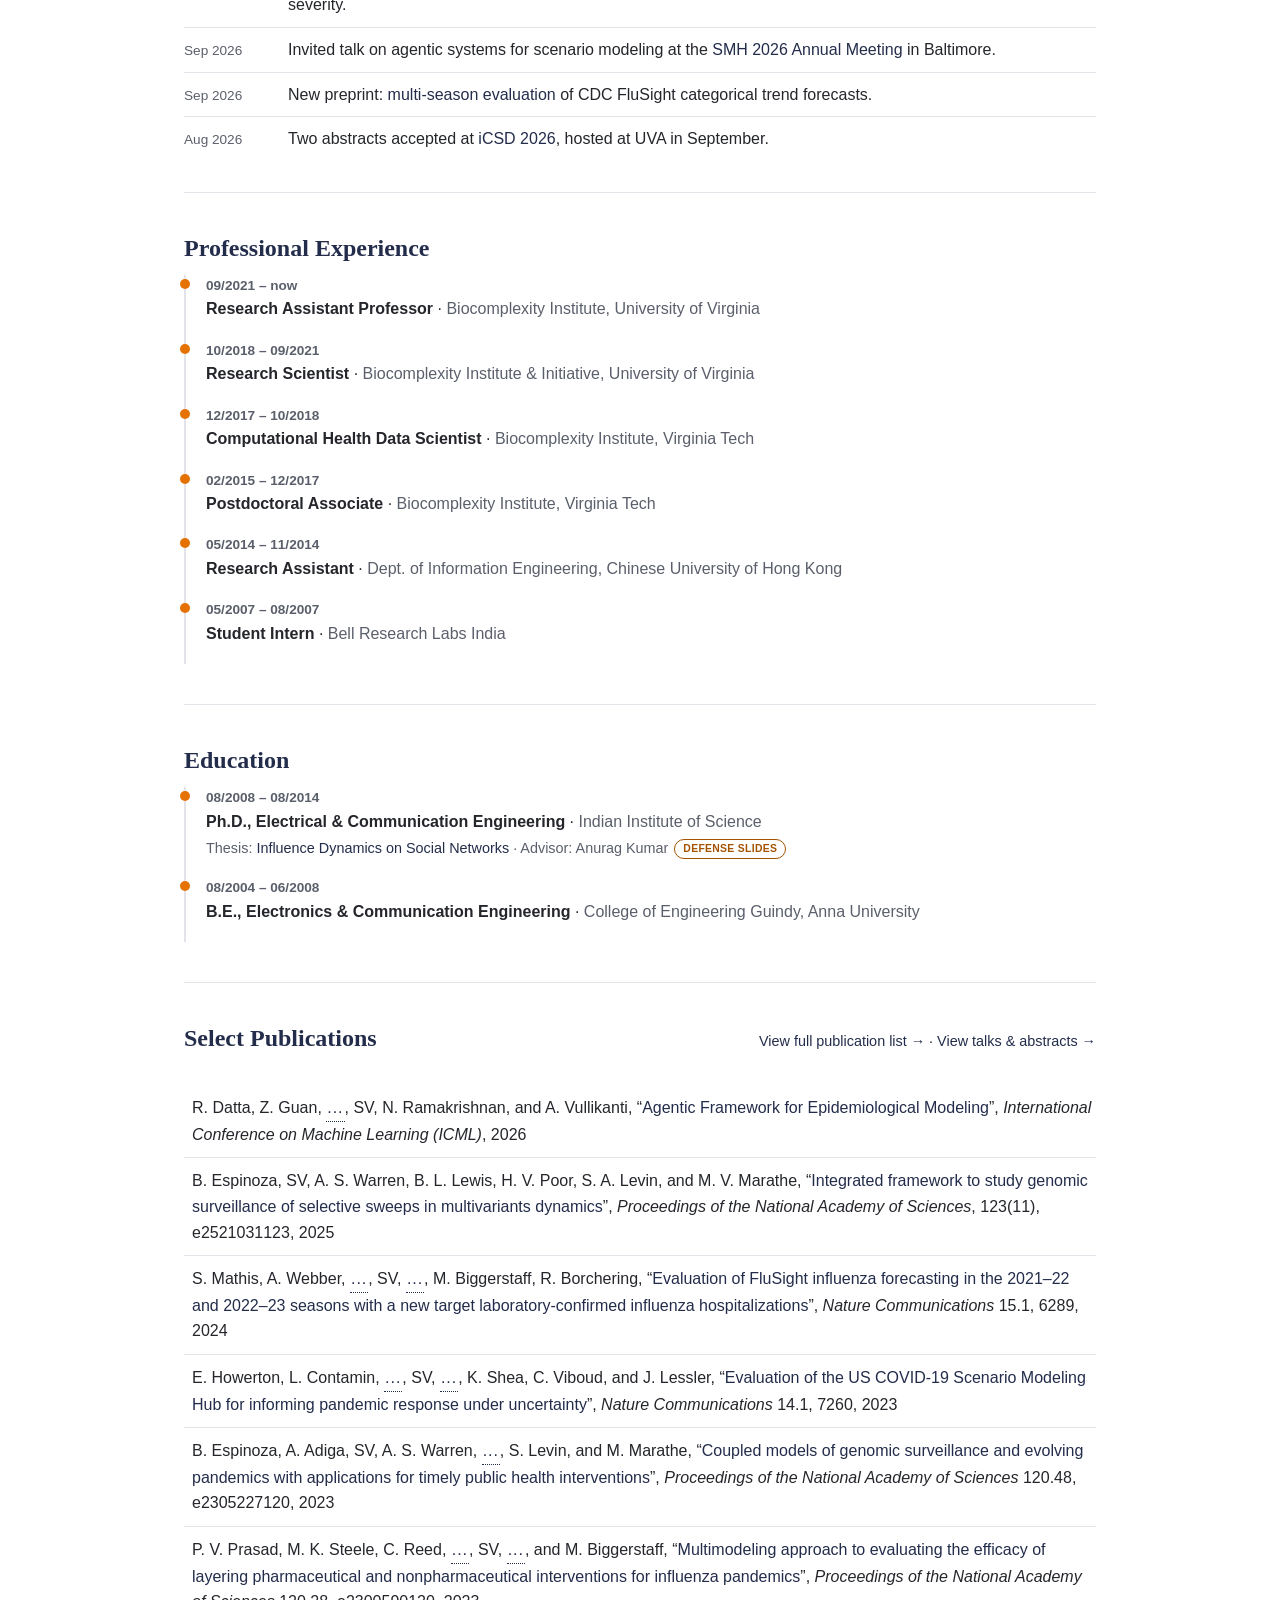
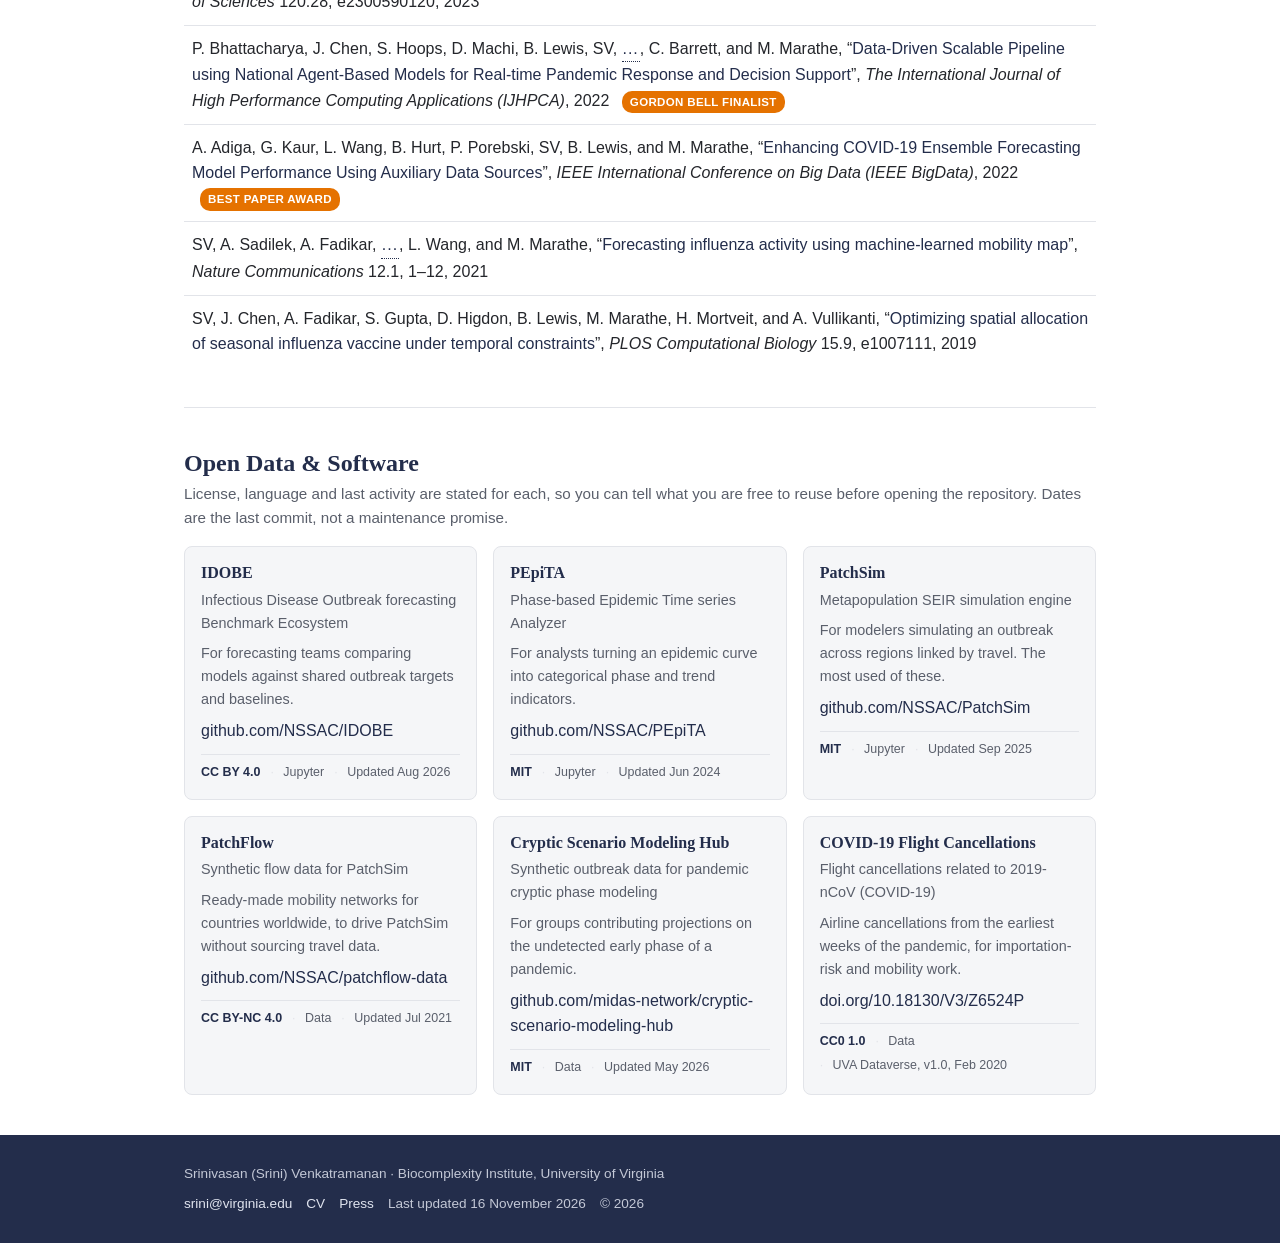
==== commit fd36c9a5: "add ddn guest lecture to talks and news Co-Authored-By: Claude Opus 5.5 <noreply@anthropic.com>" ====
--- a/index.html
+++ b/index.html
@@ -216,6 +216,10 @@
       <h2>News</h2>
       <ul class="news-list">
         <li>
+          <span class="news-date"><time datetime="2026-11">Nov 2026</time></span>
+          <span>Guest lecture on <a href="talks.html#invited-talks">human population networks</a> for epidemic modeling in SYS 4582/6582 at UVA.</span>
+        </li>
+        <li>
           <span class="news-date"><time datetime="2026-10">Oct 2026</time></span>
           <span>Accepted in <em>AJE</em>: <a href="publications.html#journal-articles">multi-model insights</a> into racial and ethnic heterogeneities in early COVID-19 transmission and severity.</span>
         </li>
@@ -230,10 +234,6 @@
         <li>
           <span class="news-date"><time datetime="2026-08">Aug 2026</time></span>
           <span>Two abstracts accepted at <a href="talks.html#posters-abstracts">iCSD 2026</a>, hosted at UVA in September.</span>
-        </li>
-        <li>
-          <span class="news-date"><time datetime="2026-08">Aug 2026</time></span>
-          <span>New preprint: <a href="https://arxiv.org/abs/2608.06671" target="_blank" rel="noopener noreferrer">EpiFlow</a>, improving the utility of wastewater signals for disease forecasting.</span>
         </li>
       </ul>
     </section>
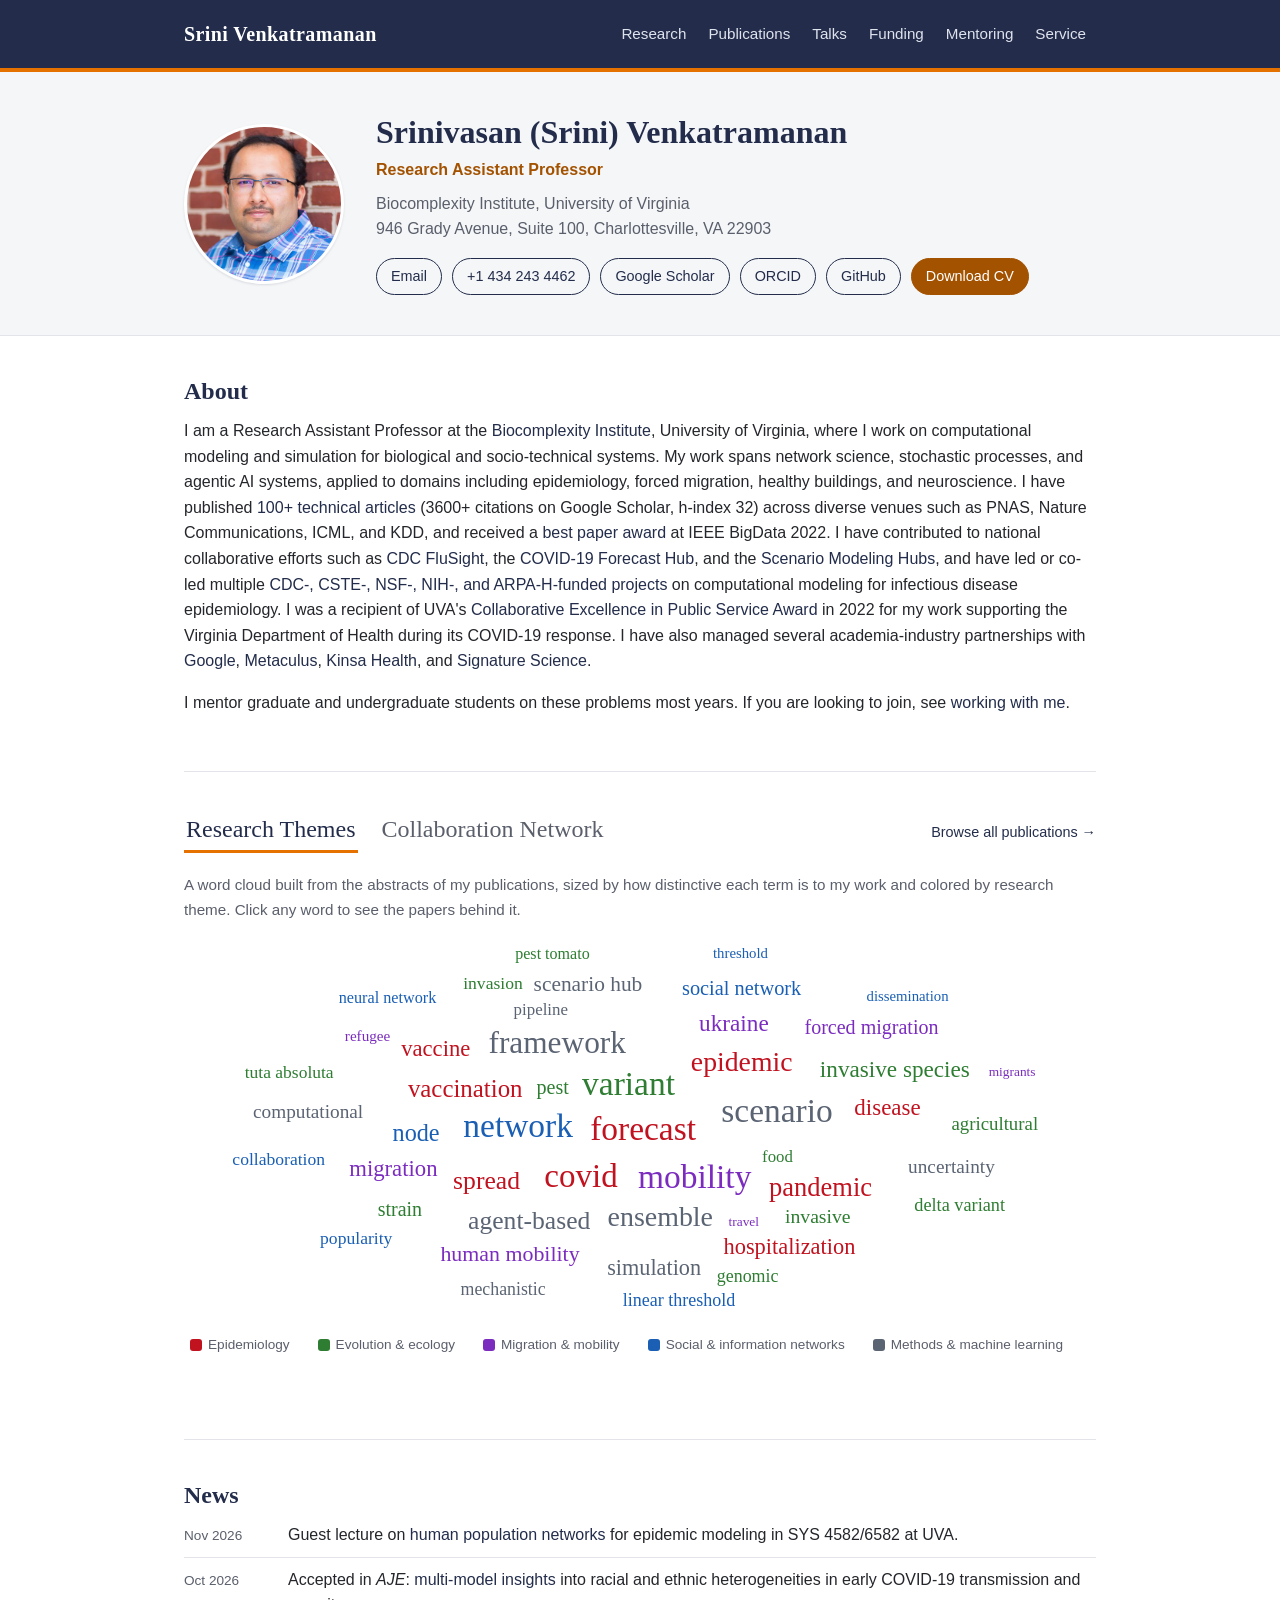
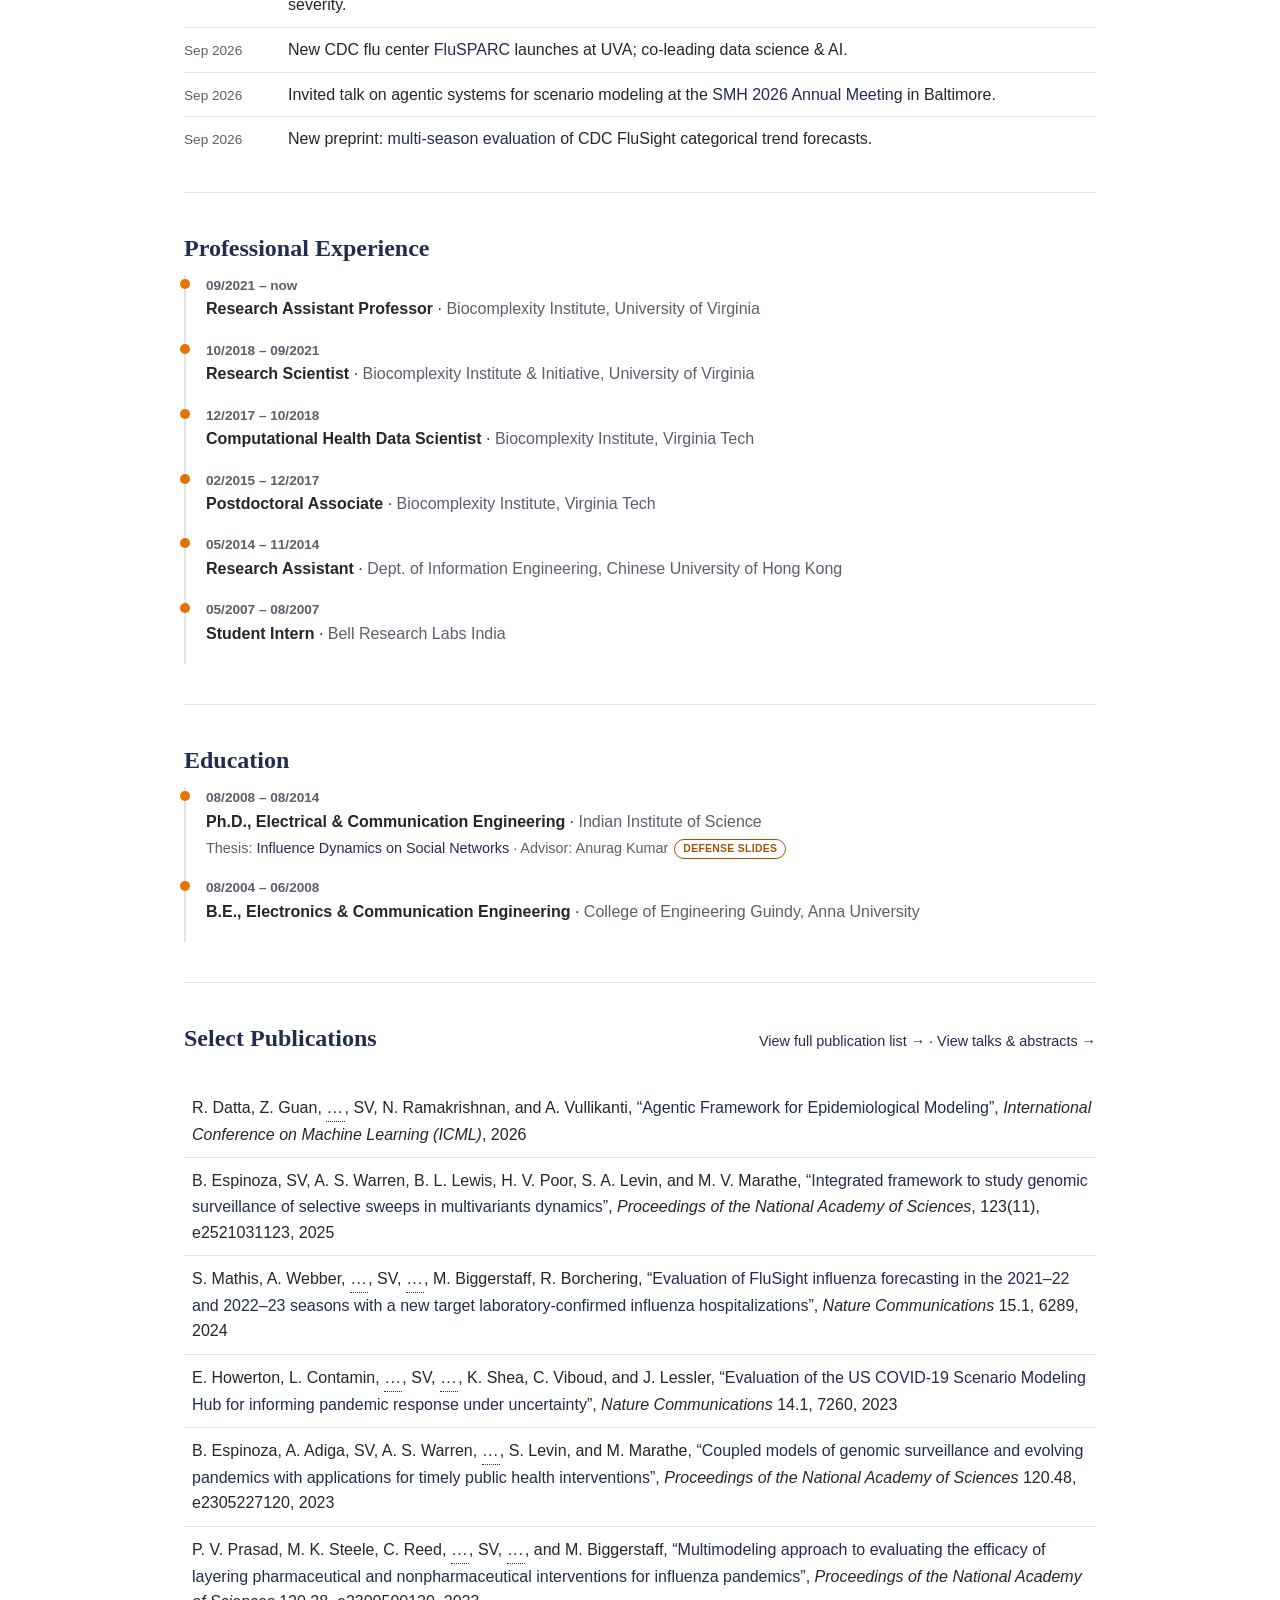
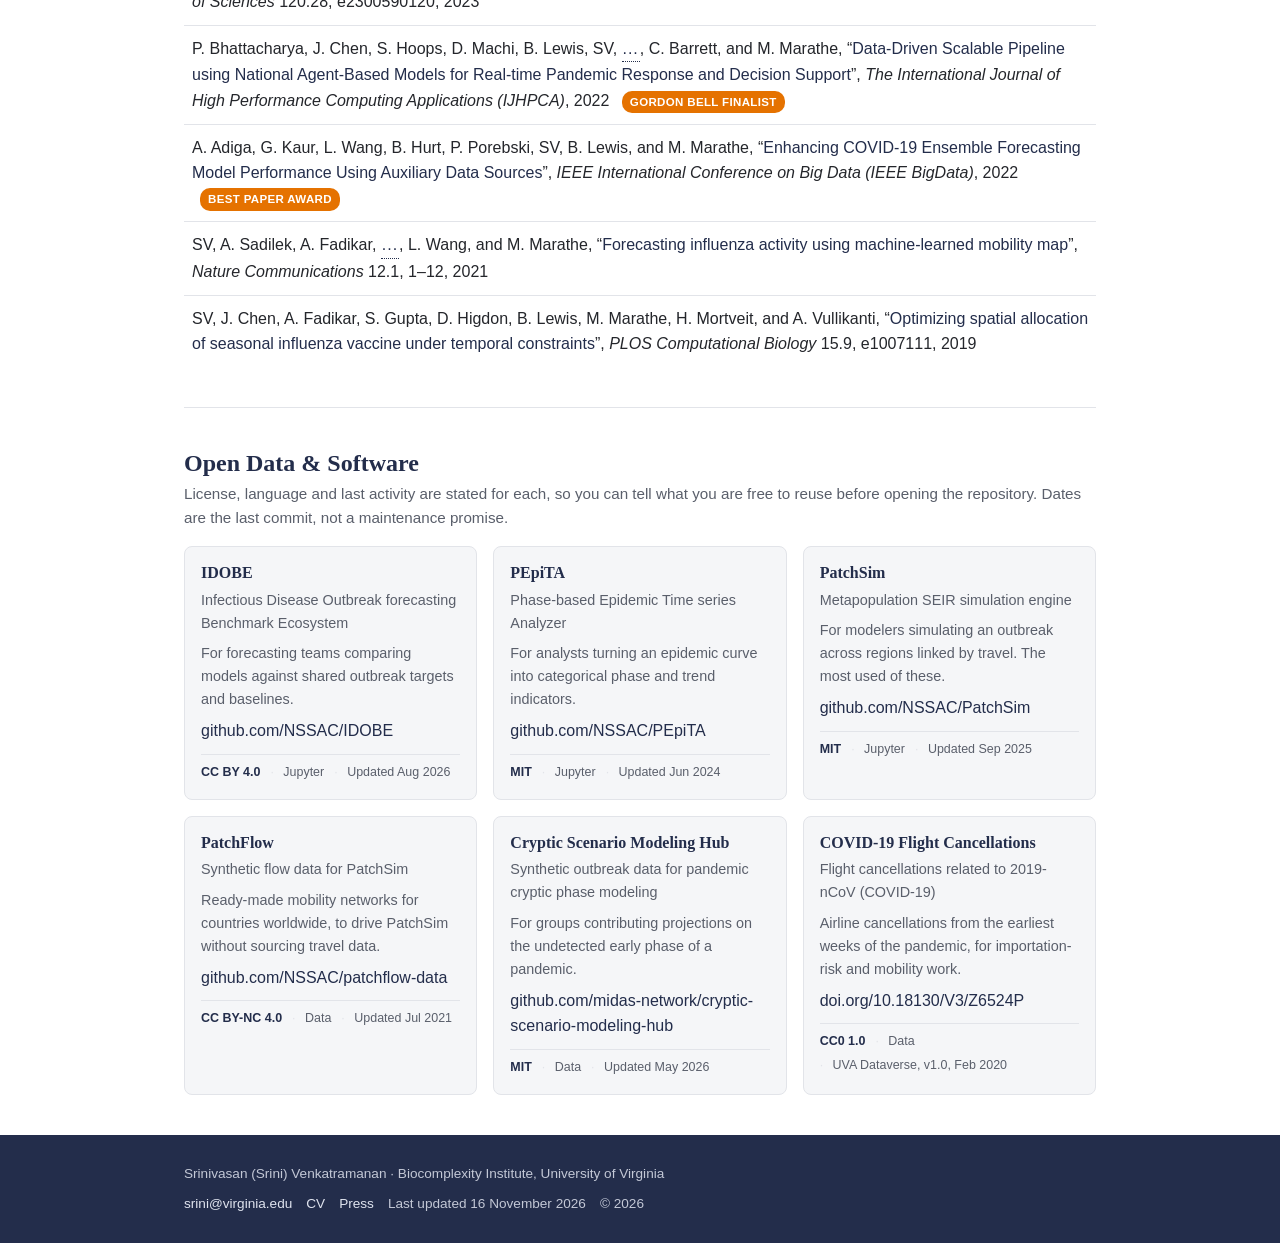
==== commit 8acfab8d: "add flusparc funding and news Co-Authored-By: Claude Opus 5.5 <noreply@anthropic.com>" ====
--- a/index.html
+++ b/index.html
@@ -225,15 +225,15 @@
         </li>
         <li>
           <span class="news-date"><time datetime="2026-09">Sep 2026</time></span>
+          <span>New CDC flu center <a href="funding.html#funding">FluSPARC</a> launches at UVA; co-leading data science &amp; AI.</span>
+        </li>
+        <li>
+          <span class="news-date"><time datetime="2026-09">Sep 2026</time></span>
           <span>Invited talk on agentic systems for scenario modeling at the <a href="talks.html#invited-talks">SMH 2026 Annual Meeting</a> in Baltimore.</span>
         </li>
         <li>
           <span class="news-date"><time datetime="2026-09">Sep 2026</time></span>
           <span>New preprint: <a href="https://www.medrxiv.org/content/10.64898/2026.08.31.26361843v1" target="_blank" rel="noopener noreferrer">multi-season evaluation</a> of CDC FluSight categorical trend forecasts.</span>
-        </li>
-        <li>
-          <span class="news-date"><time datetime="2026-08">Aug 2026</time></span>
-          <span>Two abstracts accepted at <a href="talks.html#posters-abstracts">iCSD 2026</a>, hosted at UVA in September.</span>
         </li>
       </ul>
     </section>
